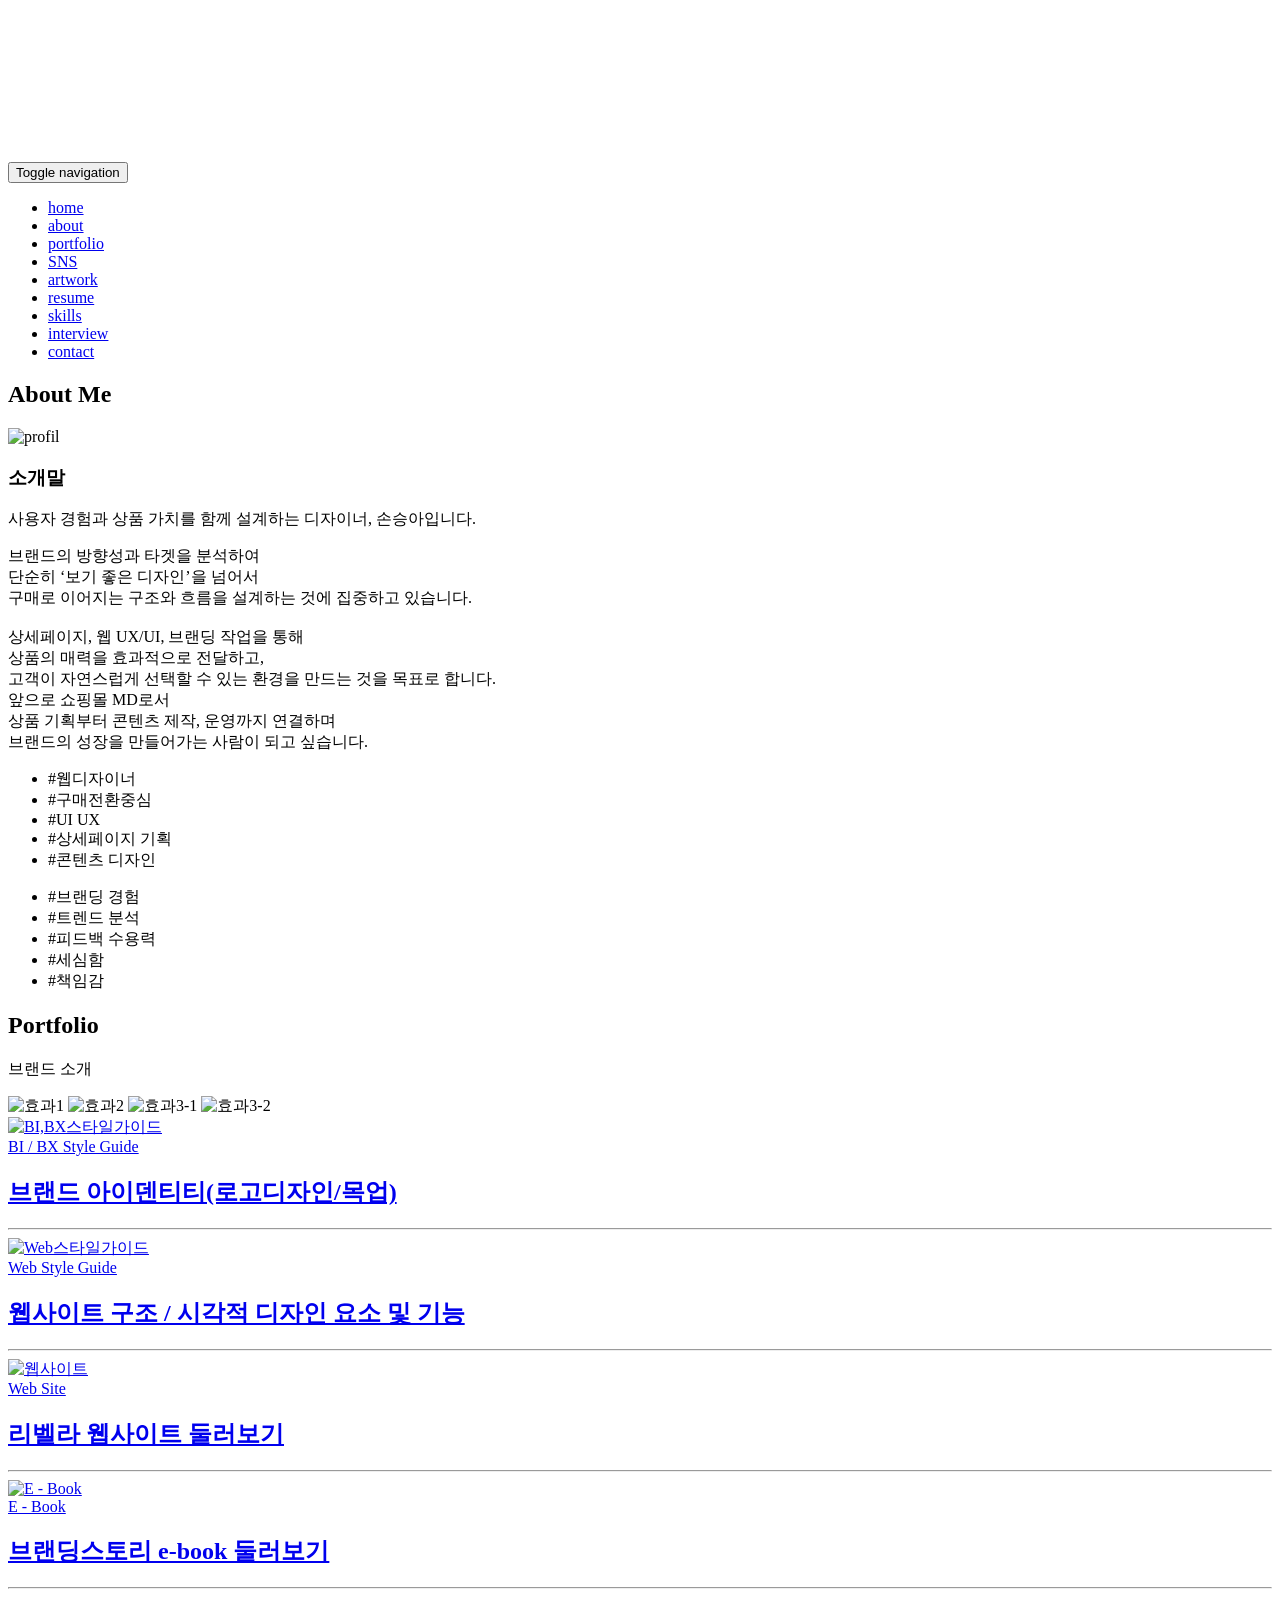
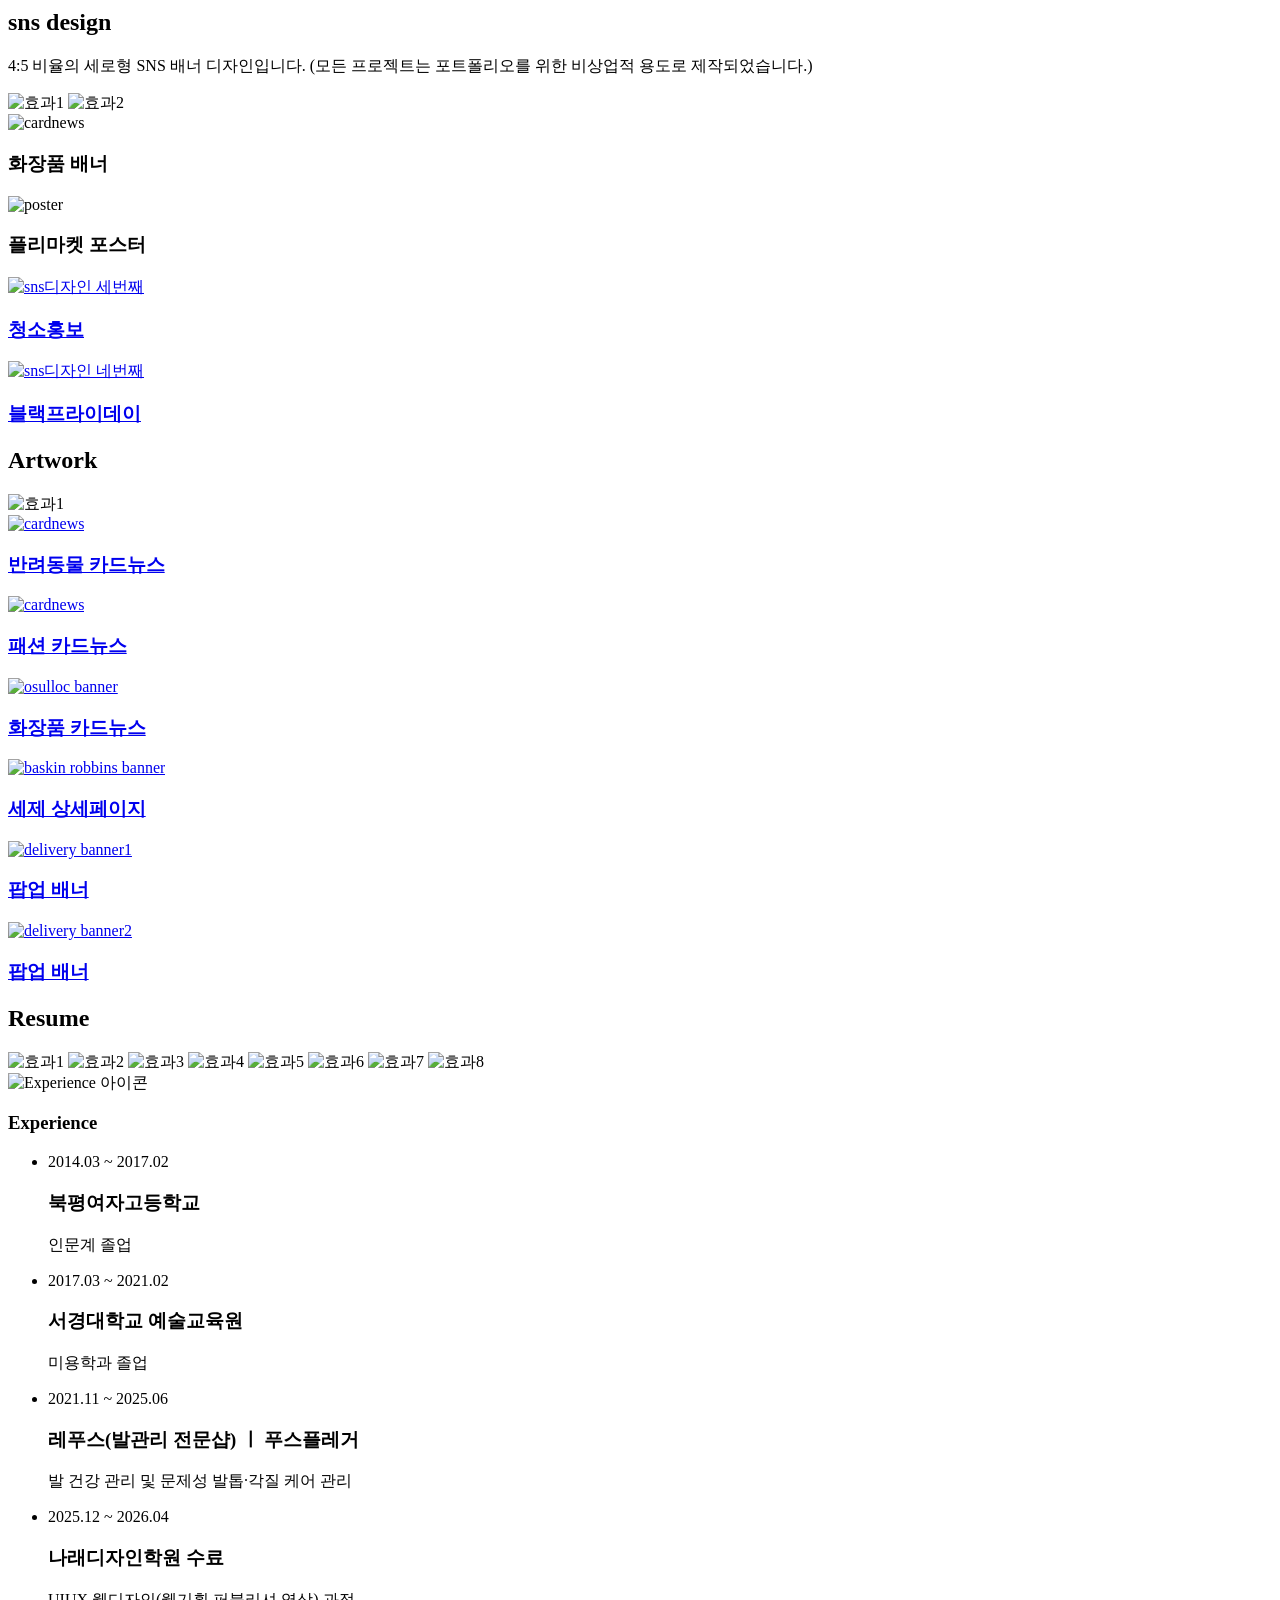
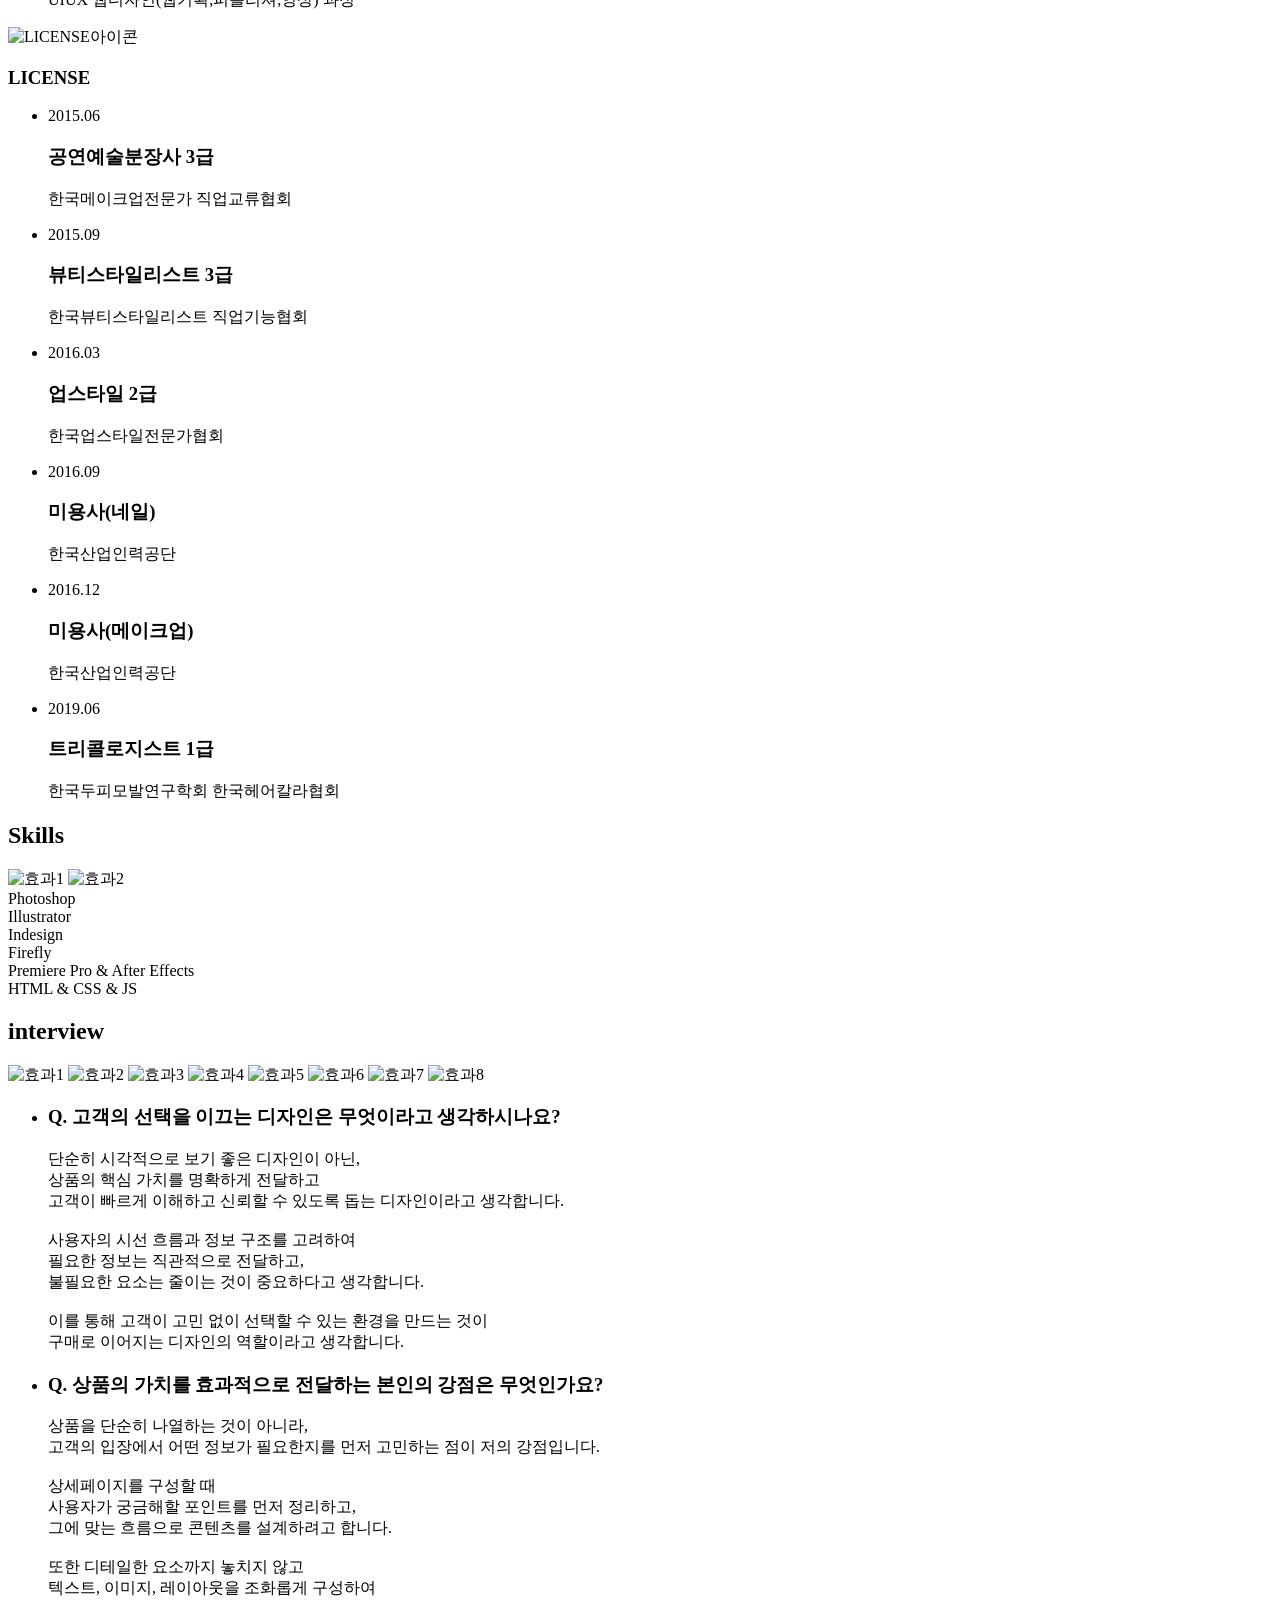
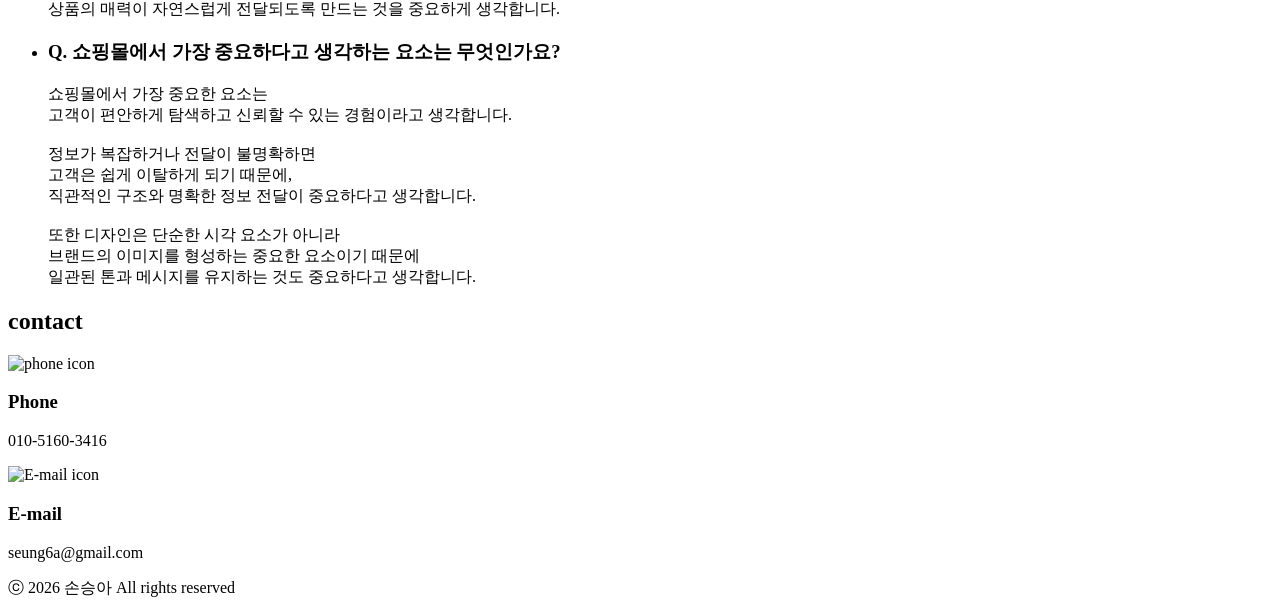
==== index.html @ 71e8f8ce "Add files via upload" ====
﻿<!DOCTYPE html>
<html lang="ko">

<head>
  <meta charset="UTF-8">
  <meta name="viewport" content="width=device-width, initial-scale=1.0">
  <meta name="description" content="IAMX, One Page Responsive HTML Resume Template">
  <meta name="keywords"
    content="onepage, resume, CV HTML template, personal Vcard, html resume, free resume template, free HTML template, free bootstrap template, personal portfolio, free html portfolio">
  <meta name="author" content="http://trendytheme.net/">

  <title>Portfolio</title>

  <!-- Web Fonts -->
  <link rel="stylesheet"
    href="https://cdn.jsdelivr.net/gh/orioncactus/pretendard@v1.3.9/dist/web/static/pretendard.min.css" />

  <!-- Bootstrap core CSS -->
  <link href="assets/bootstrap/css/bootstrap.min.css" rel="stylesheet" media="screen">
  <!-- Font Awesome CSS -->
  <link href="assets/css/font-awesome.min.css" rel="stylesheet" media="screen">
  <!-- Animate css -->
  <link href="assets/css/animate.css" rel="stylesheet">
  <!-- Magnific css -->
  <link href="assets/css/magnific-popup.css" rel="stylesheet">
  <!-- Custom styles CSS -->
  <link href="assets/css/style.css" rel="stylesheet" media="screen">
  <!-- Responsive CSS -->
  <link href="assets/css/responsive.css" rel="stylesheet">

  <!-- HTML5 Shim and Respond.js IE8 support of HTML5 elements and media queries -->
  <!-- WARNING: Respond.js doesn't work if you view the page via file:// -->
  <!--[if lt IE 9]>
      <script src="https://oss.maxcdn.com/libs/html5shiv/3.7.0/html5shiv.js"></script>
      <script src="https://oss.maxcdn.com/libs/respond.js/1.4.2/respond.min.js"></script>
  <![endif]-->

  <link rel="shortcut icon" href="./assets/images/ico/favicon.png">
  <link rel="apple-touch-icon-precomposed" sizes="144x144"
    href="assets/images/ico/apple-touch-icon-144-precomposed2.png">
  <link rel="apple-touch-icon-precomposed" sizes="114x114"
    href="assets/images/ico/apple-touch-icon-114-precomposed2.png">
  <link rel="apple-touch-icon-precomposed" sizes="72x72" href="assets/images/ico/apple-touch-icon-72-precomposed2.png">
  <link rel="apple-touch-icon-precomposed" href="assets/images/ico/apple-touch-icon-57-precomposed2.png">

</head>

<body>
  <!-- Preloader 
  <div id="tt-preloader">
    <div id="pre-status">
      <div class="preload-placeholder"></div>
    </div>
  </div>-->

  <!-- Home Section -->
  <section id="home" data-stellar-vertical-offset="50" data-stellar-background-ratio="0.2">
    <video src="./assets/video/banner5.mp4" autoplay muted loop playsinline class="pc"></video>
    <video src="./assets/video/web_main_m.mp4" autoplay muted loop playsinline class="m"></video>

    <div class="mouse-icon">
      <div class="wheel"></div>
    </div>
  </section><!-- End Home Section -->



  <!-- Navigation -->
  <header class="header">
    <nav class="navbar navbar-custom" role="navigation">
      <div class="container">
        <div class="navbar-header">
          <button type="button" class="navbar-toggle" data-toggle="collapse" data-target="#custom-collapse">
            <span class="sr-only">Toggle navigation</span>
            <span class="icon-bar"></span>
            <span class="icon-bar"></span>
            <span class="icon-bar"></span>
          </button>
        </div>

        <div class="collapse navbar-collapse" id="custom-collapse">
          <ul class="nav navbar-nav">
            <li><a href="#home">home</a></li>
            <li><a href="#about">about</a></li>
            <li><a href="#portfolio">portfolio</a></li>
            <li><a href="#sns-design">SNS</a></li>
            <li><a href="#artwork">artwork</a></li>
            <li><a href="#resume">resume</a></li>
            <li><a href="#skills">skills</a></li>
            <li><a href="#interview">interview</a></li>
            <li><a href="#contact">contact</a></li>
          </ul>
        </div>
      </div><!-- .container -->
    </nav>
  </header><!-- End Navigation -->


  <!-- About Section -->
  <section id="about" class="about-section section-padding">
    <div class="container">
      <h2 class="section-title wow fadeInUp">About Me</h2>

      <div class="row">

        <div class="col-md-4 col-md-push-8">
          <div class="biography">
            <div class="myphoto" data-aos="zoom-in">
              <img src="./assets/images/profile3.jpg" alt="profil" class="profil">
              <!-- <img src="./assets/images/effect_02.png" alt="effect02" class="effect02">
              <img src="./assets/images/Note.png" alt="note" class="note"> -->
            </div>
          </div>
        </div> <!-- col-md-4 -->

        <div class="col-md-7 col-md-pull-4">
          <div class="short-info wow fadeInUp about_m">
            <h3>소개말
            </h3>
            <p><span>사용자 경험과 상품 가치를 함께 설계하는 디자이너, 손승아입니다.</span></p>
            <p>브랜드의 방향성과 타겟을 분석하여
              <br>단순히 ‘보기 좋은 디자인’을 넘어서
              <br><span>구매로 이어지는 구조와 흐름을 설계하는 것</span>에 집중하고 있습니다.
              <br>
              <br>상세페이지, 웹 UX/UI, 브랜딩 작업을 통해
              <br>상품의 매력을 효과적으로 전달하고,
              <br>고객이 자연스럽게 선택할 수 있는 환경을 만드는 것을 목표로 합니다.

              <br>앞으로 쇼핑몰 MD로서
              <br>상품 기획부터 콘텐츠 제작, 운영까지 연결하며
              <br>브랜드의 성장을 만들어가는 사람이 되고 싶습니다.
            </p>
          </div>

          <div class="short-info wow fadeInUp short-info2">
            <ul class="list-check hashtag tag_m">
              <li><span>#웹디자이너</span></li>
              <li class="bg_red"><span>#구매전환중심</span></li>
              <li><span>#UI UX</span></li>
              <li><span>#상세페이지 기획</span></li>
              <li><span>#콘텐츠 디자인</span></li>
            </ul>
            <ul class="list-check hashtag">
              <li><span>#브랜딩 경험</span></li>
              <li><span>#트렌드 분석</span></li>
              <li><span>#피드백 수용력</span></li>
              <li><span>#세심함</span></li>
              <li><span>#책임감</span></li>
            </ul>
          </div>

        </div>


      </div> <!-- /.row -->
    </div> <!-- /.container -->
  </section><!-- End About Section -->


  <!-- Portfolio Section -->
  <section id="portfolio" class="latest-blog-section section-padding">
    <div class="container add add_effect">
      <h2 class="section-title wow fadeInUp">Portfolio</h2>
      <p>
        브랜드 소개
      </p>


      <div class="effect_all">
        <img src="./assets/images/img_effect/portfolio_e_1.png" alt="효과1" class="a-1">
        <img src="./assets/images/img_effect/portfolio_e_2.png" alt="효과2" class="a-2">
        <img src="./assets/images/img_effect/portfolio_e_3-1.png" alt="효과3-1" class="a-3-1">
        <img src="./assets/images/img_effect/portfolio_e_3-2.png" alt="효과3-2" class="a-3-2">
      </div>
      <div class="row">
        <div class="col-sm-6">
          <article class="blog-post-wrapper">
            <a href="./assets/guide/bibx/bibx.html" target="_blank">
              <div class="figure">
                <div class="post-thumbnail">
                  <img src="./assets/images/BI BX.jpg" class="img-responsive " alt="BI,BX스타일가이드">
                </div>
              </div><!-- /.figure -->
              <header class="entry-header">
                <div class="post-meta">
                  <span class="the-category">
                    BI / BX Style Guide
                  </span>
                </div>
                <h2 class="entry-title">브랜드 아이덴티티(로고디자인/목업)</h2>
                <hr>
                <div class="entry-meta">
                </div><!-- .entry-meta -->
              </header><!-- .entry-header -->
            </a>
          </article>
        </div><!-- /.col-sm-4 -->
        <div class="col-sm-6">
          <article class="blog-post-wrapper">
            <a href="./assets/guide/web/web.html" target="_blank">
              <div class="figure">
                <div class="post-thumbnail">
                  <img src="./assets/images/web stlye.jpg" class="img-responsive " alt="Web스타일가이드">
                </div>
              </div><!-- /.figure -->
              <header class="entry-header">
                <div class="post-meta">
                  <span class="the-category">
                    Web Style Guide
                  </span>
                </div>
                <h2 class="entry-title">웹사이트 구조 / 시각적 디자인 요소 및 기능</h2>
                <hr>
                <div class="entry-meta">
                </div><!-- .entry-meta -->
              </header><!-- .entry-header -->
            </a>
          </article>
        </div><!-- /.col-sm-4 -->
        <div class="col-sm-6">
          <article class="blog-post-wrapper">
            <a href="https://seung6a.github.io/RIVELA/" target="_blank">
              <div class="figure">
                <div class="post-thumbnail">
                  <img src="./assets/images/web site2.jpg" class="img-responsive " alt="웹사이트">
                </div>
              </div><!-- /.figure -->
              <header class="entry-header">
                <div class="post-meta">
                  <span class="the-category">
                    Web Site
                  </span>
                </div>
                <h2 class="entry-title">리벨라 웹사이트 둘러보기</h2>
                <hr>
                <div class="entry-meta">
                </div><!-- .entry-meta -->
              </header><!-- .entry-header -->
            </a>
          </article>
        </div><!-- /.col-md-4 -->
        <div class="col-sm-6">
          <article class="blog-post-wrapper">
            <a href="./assets/Ebook/ebook.html" target="_blank">
              <div class="figure">
                <div class="post-thumbnail">
                  <img src="./assets/images/ebook.jpg" class="img-responsive " alt="E - Book">
                </div>
              </div><!-- /.figure -->
              <header class="entry-header">
                <div class="post-meta">
                  <span class="the-category">
                    E - Book
                  </span>
                </div>
                <h2 class="entry-title"> 브랜딩스토리 e-book 둘러보기</h2>
                <hr>
                <div class="entry-meta">
                </div><!-- .entry-meta -->
              </header><!-- .entry-header -->
            </a>
          </article>
        </div><!-- /.col-md-4 -->
      </div><!-- /.row -->

    </div><!-- /.container -->
  </section><!-- End Portfolio Section -->




  <!-- SNS-design Section -->
  <section id="sns-design" class="sns-section section-padding">
    <div class="container add add_effect">
      <h2 class="section-title wow fadeInUp">sns design</h2>
      <p>
        4:5 비율의 세로형 SNS 배너 디자인입니다. (모든 프로젝트는 포트폴리오를 위한 비상업적 용도로 제작되었습니다.)
      </p>


      <div class="effect_all">
        <img src="./assets/images/img_effect/sns-design_e_1.png" alt="효과1" class="b-1">
        <img src="./assets/images/img_effect/sns-design_e_2.png" alt="효과2" class="b-2">
      </div>
      <div class="row">

        <div class="sns-item col-xs-6 col-sm-4 col-md-3">
          <div class="sns-bg">
            <div class="sns">
              <!-- <a class="image-link" href="assets/images/sns/sns_full_1.png"> -->
              <div class="sns-overlay"></div>
              <img src="./assets/images/sns/sns1.jpg" alt="cardnews">
              <div class="sns-info">
                <h3>화장품 배너</h3>
              </div><!-- /.sns-info -->
              </a>
            </div><!-- /.sns -->
          </div><!-- /.sns-bg -->
        </div><!-- /.sns-item -->

        <div class="sns-item col-xs-6 col-sm-4 col-md-3">
          <div class="sns-bg">
            <div class="sns">
              <!-- <a class="image-link" href="assets/images/sns/sns_full_2.png"> -->
              <div class="sns-overlay"></div>
              <img src="./assets/images/works/poster.jpg" alt="poster">
              <div class="sns-info">
                <h3>플리마켓 포스터</h3>

              </div><!-- /.sns-info -->
              </a>
            </div><!-- /.sns -->
          </div><!-- /.sns-bg -->
        </div><!-- /.sns-item -->

        <div class="sns-item col-xs-6 col-sm-4 col-md-3">
          <div class="sns-bg">
            <div class="sns">
              <a class="image-link" href="assets/images/sns/sns_full_3.png">
                <div class="sns-overlay"></div>
                <img src="assets/images/sns/sns_3.png" alt="sns디자인 세번째">
                <div class="sns-info">
                  <h3>청소홍보 </h3>
                </div><!-- /.sns-info -->
              </a>
            </div><!-- /.sns -->
          </div><!-- /.sns-bg -->
        </div><!-- /.sns-item -->

        <div class="sns-item col-xs-6 col-sm-4 col-md-3">
          <div class="sns-bg">
            <div class="sns">
              <a class="image-link" href="assets/images/sns/sns_full_4.png">
                <div class="sns-overlay"></div>
                <img src="assets/images/sns/sns_4.png" alt="sns디자인 네번째">
                <div class="sns-info">
                  <h3>블랙프라이데이</h3>
                </div><!-- /.sns-info -->
              </a>
            </div><!-- /.sns -->
          </div><!-- /.sns-bg -->
        </div><!-- /.sns-item -->


      </div><!-- /.row -->
    </div><!-- /.container -->
  </section><!-- End SNS-design Section -->



  <!-- Artwork Section -->
  <section id="artwork" class="works-section section-padding">
    <div class="container add_effect">
      <h2 class="section-title wow fadeInUp art_m">Artwork</h2>

      <div class="effect_all">
        <img src="./assets/images/img_effect/artwork_e_1.png" alt="효과1" class="c-1">
      </div>
      <div class="row">
        <div id="grid">
          <div class="portfolio-item col-xs-12 col-sm-4 col-md-4">
            <div class="portfolio-bg">
              <div class="portfolio">
                <a href="./assets/cardnews1/index.html">
                  <div class="tt-overlay"></div>
                  <img src="./assets/images/works/cardnews1.jpg" alt="cardnews">
                  <div class="portfolio-info">
                    <h3>반려동물 카드뉴스</h3>
                  </div><!-- /.portfolio-info -->
                </a>
              </div><!-- /.portfolio -->
            </div><!-- /.portfolio-bg -->
          </div><!-- /.portfolio-item -->

          <div class="portfolio-item col-xs-12 col-sm-4 col-md-4">
            <div class="portfolio-bg">
              <div class="portfolio">
                <a href="./assets/cardnews3/index.html">
                  <div class="tt-overlay"></div>
                  <img src="./assets/images/works/cardnews2.jpg" alt="cardnews">
                  <div class="portfolio-info">
                    <h3>패션 카드뉴스</h3>
                  </div><!-- /.portfolio-info -->
                </a>
              </div><!-- /.portfolio -->
            </div><!-- /.portfolio-bg -->
          </div><!-- /.portfolio-item -->

          <div class="portfolio-item col-xs-12 col-sm-4 col-md-4">
            <div class="portfolio-bg">
              <div class="portfolio">
                <a href="./assets/cardnews2/index.html">
                  <div class="tt-overlay"></div>
                  <img src="./assets/images/works/cardnews3.jpg" alt="osulloc banner">
                  <div class="portfolio-info">
                    <h3>화장품 카드뉴스</h3>
                  </div><!-- /.portfolio-info -->
                </a>
              </div><!-- /.portfolio -->
            </div><!-- /.portfolio-bg -->
          </div><!-- /.portfolio-item -->

          <div class="portfolio-item col-xs-12 col-sm-4 col-md-4">
            <div class="portfolio-bg">
              <div class="portfolio">
                <a href="./assets/detailpage/detail_02.html">
                  <div class="tt-overlay"></div>
                  <img src="./assets/images/works/detailpage.jpg" alt="baskin robbins banner">
                  <div class="portfolio-info">
                    <h3>세제 상세페이지</h3>
                  </div><!-- /.portfolio-info -->
                </a>
              </div><!-- /.portfolio -->
            </div><!-- /.portfolio-bg -->
          </div><!-- /.portfolio-item -->

          <div class="portfolio-item col-xs-12 col-sm-4 col-md-4">
            <div class="portfolio-bg">
              <div class="portfolio">
                <a class="image-link" href="assets/images/work_5.jpg">
                  <div class="tt-overlay"></div>
                  <img src="assets/images/work_face_5.jpg" alt="delivery banner1">
                  <div class="portfolio-info">
                    <h3>팝업 배너</h3>
                  </div><!-- /.portfolio-info -->
                </a>
              </div><!-- /.portfolio -->
            </div><!-- /.portfolio-bg -->
          </div><!-- /.portfolio-item -->

          <div class="portfolio-item col-xs-12 col-sm-4 col-md-4">
            <div class="portfolio-bg">
              <div class="portfolio">
                <a class="image-link" href="assets/images/work_6.jpg">
                  <div class="tt-overlay"></div>
                  <img src="assets/images/work_face_6.jpg" alt="delivery banner2">
                  <div class="portfolio-info">
                    <h3>팝업 배너</h3>
                  </div><!-- /.portfolio-info -->
                </a>
              </div><!-- /.portfolio -->
            </div><!-- /.portfolio-bg -->
          </div><!-- /.portfolio-item -->

        </div><!-- /#grid -->
      </div><!-- /.row -->
    </div><!-- /.container -->
  </section><!-- End Artwork Section -->


  <!-- Resume Section -->
  <section id="resume" class="resume-section section-padding">
    <div class="container add_effect">
      <h2 class="section-title wow fadeInUp">Resume</h2>

      <div class="effect_all">
        <img src="./assets/images/img_effect/resume_e_1.png" alt="효과1" class="d-1">
        <img src="./assets/images/img_effect/resume_e_2.png" alt="효과2" class="d-2">
        <img src="./assets/images/img_effect/resume_e_3.png" alt="효과3" class="d-3">
        <img src="./assets/images/img_effect/resume_e_4.png" alt="효과4" class="d-4">
        <img src="./assets/images/img_effect/resume_e_5.png" alt="효과5" class="d-5">
        <img src="./assets/images/img_effect/resume_e_6.png" alt="효과6" class="d-6">
        <img src="./assets/images/img_effect/resume_e_7.png" alt="효과7" class="d-7">
        <img src="./assets/images/img_effect/resume_e_8.png" alt="효과8" class="d-8">
      </div>

      <div class="row">
        <div class="col-md-12">
          <div class="resume-title">
            <img src="./assets/images/icon_1.png" alt="Experience 아이콘" class="icon1">
            <h3>Experience</h3>
          </div>
          <div class="resume">
            <ul class="timeline">
              <li>
                <div class="posted-date">
                  <span class="month"></span>
                </div><!-- /posted-date -->

                <div class="timeline-panel wow fadeInUp">
                  <div class="timeline-content">
                    <div class="timeline-heading">
                      <p>2014.03 ~ 2017.02</p>
                      <h3>북평여자고등학교</h3>
                      <span>인문계 졸업</span>
                    </div><!-- /timeline-heading -->
                  </div> <!-- /timeline-content -->
                </div><!-- /timeline-panel -->
              </li>

              <li class="timeline-inverted">
                <div class="posted-date">
                  <span class="month"></span>
                </div><!-- /posted-date -->

                <div class="timeline-panel wow fadeInUp">
                  <div class="timeline-content">
                    <div class="timeline-heading">
                      <p>2017.03 ~ 2021.02</p>
                      <h3>서경대학교 예술교육원</h3>
                      <span>미용학과 졸업</span>
                    </div><!-- /timeline-heading -->
                  </div> <!-- /timeline-content -->
                </div> <!-- /timeline-panel -->
              </li>

              <li>
                <div class="posted-date">
                  <span class="month"></span>
                </div><!-- /posted-date -->

                <div class="timeline-panel wow fadeInUp">
                  <div class="timeline-content">
                    <div class="timeline-heading">
                      <p>2021.11 ~ 2025.06</p>
                      <h3>레푸스(발관리 전문샵) ㅣ 푸스플레거</h3>
                      <span>발 건강 관리 및 문제성 발톱·각질 케어 관리</span>
                    </div><!-- /timeline-heading -->
                  </div> <!-- /timeline-content -->
                </div><!-- /timeline-panel -->
              </li>
              <li class="timeline-inverted">
                <div class="posted-date">
                  <span class="month"></span>
                </div><!-- /posted-date -->
                <div class="timeline-panel wow fadeInUp">
                  <div class="timeline-content">
                    <div class="timeline-heading">
                      <p>2025.12 ~ 2026.04</p>
                      <h3>나래디자인학원 수료</h3>
                      <span>UIUX 웹디자인(웹기획,퍼블리셔,영상) 과정</span>
                    </div><!-- /timeline-heading -->
                  </div> <!-- /timeline-content -->
                </div> <!-- /timeline-panel -->
              </li>

            </ul>
          </div>
        </div>
      </div><!-- /row -->

      <div class="row">
        <div class="col-md-12">
          <div class="resume-title rt2">
            <img src="./assets/images/icon_2.png" alt="LICENSE아이콘" class="icon2">
            <h3>LICENSE</h3>
          </div>
          <div class="resume">
            <ul class="timeline">
              <li class="timeline-inverted">
                <div class="posted-date">
                  <span class="month"></span>
                </div><!-- /posted-date -->

                <div class="timeline-panel wow fadeInUp">
                  <div class="timeline-content">
                    <div class="timeline-heading">
                      <p>2015.06</p>
                      <h3>공연예술분장사 3급</h3>
                      <span>한국메이크업전문가 직업교류협회</span>
                    </div><!-- /timeline-heading -->
                  </div> <!-- /timeline-content -->
                </div> <!-- /timeline-panel -->
              </li>

              <li>
                <div class="posted-date">
                  <span class="month"></span>
                </div><!-- /posted-date -->

                <div class="timeline-panel wow fadeInUp">
                  <div class="timeline-content">
                    <div class="timeline-heading">
                      <p>2015.09</p>
                      <h3>뷰티스타일리스트 3급</h3>
                      <span>한국뷰티스타일리스트 직업기능협회</span>
                    </div><!-- /timeline-heading -->
                  </div> <!-- /timeline-content -->
                </div><!-- /timeline-panel -->
              </li>

              <li class="timeline-inverted">
                <div class="posted-date">
                  <span class="month"></span>
                </div><!-- /posted-date -->

                <div class="timeline-panel wow fadeInUp">
                  <div class="timeline-content">
                    <div class="timeline-heading">
                      <p>2016.03</p>
                      <h3>업스타일 2급</h3>
                      <span>한국업스타일전문가협회</span>
                    </div><!-- /timeline-heading -->
                  </div> <!-- /timeline-content -->
                </div> <!-- /timeline-panel -->
              </li>

              <li>
                <div class="posted-date">
                  <span class="month"></span>
                </div><!-- /posted-date -->

                <div class="timeline-panel wow fadeInUp">
                  <div class="timeline-content">
                    <div class="timeline-heading">
                      <p>2016.09</p>
                      <h3>미용사(네일)</h3>
                      <span>한국산업인력공단</span>
                    </div><!-- /timeline-heading -->
                  </div> <!-- /timeline-content -->
                </div><!-- /timeline-panel -->
              </li>

              <li class="timeline-inverted">
                <div class="posted-date">
                  <span class="month"></span>
                </div><!-- /posted-date -->

                <div class="timeline-panel wow fadeInUp">
                  <div class="timeline-content">
                    <div class="timeline-heading">
                      <p>2016.12</p>
                      <h3>미용사(메이크업)</h3>
                      <span>한국산업인력공단</span>
                    </div><!-- /timeline-heading -->
                  </div> <!-- /timeline-content -->
                </div> <!-- /timeline-panel -->
              </li>


              <li>
                <div class="posted-date">
                  <span class="month"></span>
                </div><!-- /posted-date -->

                <div class="timeline-panel wow fadeInUp">
                  <div class="timeline-content">
                    <div class="timeline-heading">
                      <p>2019.06</p>
                      <h3>트리콜로지스트 1급</h3>
                      <span>한국두피모발연구학회 한국헤어칼라협회</span>
                    </div><!-- /timeline-heading -->
                  </div> <!-- /timeline-content -->
                </div><!-- /timeline-panel -->
              </li>
            </ul>
          </div>
        </div>
      </div><!-- /row -->
    </div><!-- /.container -->
  </section><!-- End Resume Section -->


  <!-- Skills Section -->
  <section id="skills" class="skills-section section-padding">
    <div class="container add_effect">
      <h2 class="section-title wow fadeInUp">Skills</h2>

      <div class="effect_all">
        <img src="./assets/images/img_effect/skill_e_1.png" alt="효과1" class="e-1">
        <img src="./assets/images/img_effect/skill_e_2.png" alt="효과2" class="e-2">
      </div>

      <div class="row text-center">
        <div class="col-xs-6 col-sm-4 col-md-2">
          <div class="chart" data-percent="90" data-color="">
            <span class="percent"></span>
            <div class="chart-text">
              <span>Photoshop</span>
            </div>
          </div>
        </div>
        <div class="col-xs-6 col-sm-4 col-md-2">
          <div class="chart" data-percent="88" data-color="2ecc71">
            <span class="percent"></span>
            <div class="chart-text">
              <span>Illustrator</span>
            </div>
          </div>
        </div>
        <div class="col-xs-6 col-sm-4 col-md-2">
          <div class="chart" data-percent="85" data-color="3498db">
            <span class="percent"></span>
            <div class="chart-text">
              <span>Indesign</span>
            </div>
          </div>
        </div>
        <div class="col-xs-6 col-sm-4 col-md-2">
          <div class="chart" data-percent="85" data-color="3498db">
            <span class="percent"></span>
            <div class="chart-text">
              <span>Firefly</span>
            </div>
          </div>
        </div>
        <div class="col-xs-6 col-sm-4 col-md-2">
          <div class="chart" data-percent="70" data-color="3498db">
            <span class="percent"></span>
            <div class="chart-text">
              <span>Premiere Pro & After Effects</span>
            </div>
          </div>
        </div>
        <div class="col-xs-6 col-sm-4 col-md-2">
          <div class="chart" data-percent="86" data-color="3498db">
            <span class="percent"></span>
            <div class="chart-text">
              <span>HTML & CSS & JS</span>
            </div>
          </div>
        </div>
      </div>


      
  </section><!-- End Skills Section -->


  <!-- interview -->
  <section id="interview" class="interview-section section-padding">
    <div class="container add_effect">
      <h2 class="section-title wow fadeInUp">interview</h2>

      <div class="effect_all">
        <img src="./assets/images/img_effect/inter_e_1.png" alt="효과1" class="f-1">
        <img src="./assets/images/img_effect/inter_e_2.png" alt="효과2" class="f-2">
        <img src="./assets/images/img_effect/inter_e_3.png" alt="효과3" class="f-3">
        <img src="./assets/images/img_effect/inter_e_4.png" alt="효과4" class="f-4">
        <img src="./assets/images/img_effect/inter_e_5.png" alt="효과5" class="f-5">
        <img src="./assets/images/img_effect/inter_e_6.png" alt="효과6" class="f-6">
        <img src="./assets/images/img_effect/inter_e_7.png" alt="효과7" class="f-7">
        <img src="./assets/images/img_effect/inter_e_8.png" alt="효과8" class="f-8">
      </div>

      <div class="row">
        <div class="interview-title">
          <ul>
            <li>
              <h3>Q. 고객의 선택을 이끄는 디자인은 무엇이라고 생각하시나요?</h3>
              <P>단순히 시각적으로 보기 좋은 디자인이 아닌,
                <br>상품의 핵심 가치를 명확하게 전달하고
                <br>고객이 빠르게 이해하고 신뢰할 수 있도록 돕는 디자인이라고 생각합니다.
                <br>
                <br>사용자의 시선 흐름과 정보 구조를 고려하여
                <br>필요한 정보는 직관적으로 전달하고,
                <br>불필요한 요소는 줄이는 것이 중요하다고 생각합니다.
                <br>
                <br>이를 통해 고객이 고민 없이 선택할 수 있는 환경을 만드는 것이
                <br>구매로 이어지는 디자인의 역할이라고 생각합니다.
              </P>
            </li>
            <li>
              <h3>Q. 상품의 가치를 효과적으로 전달하는 본인의 강점은 무엇인가요?</h3>
              <P>상품을 단순히 나열하는 것이 아니라,
                <br>고객의 입장에서 어떤 정보가 필요한지를 먼저 고민하는 점이 저의 강점입니다.
                <br>
                <br>상세페이지를 구성할 때
                <br>사용자가 궁금해할 포인트를 먼저 정리하고,
                <br>그에 맞는 흐름으로 콘텐츠를 설계하려고 합니다.
                <br>
                <br>또한 디테일한 요소까지 놓치지 않고
                <br>텍스트, 이미지, 레이아웃을 조화롭게 구성하여
                <br>상품의 매력이 자연스럽게 전달되도록 만드는 것을 중요하게 생각합니다.
              </P>
            </li>
            <li>
              <h3>Q. 쇼핑몰에서 가장 중요하다고 생각하는 요소는 무엇인가요?</h3>
              <P>쇼핑몰에서 가장 중요한 요소는
                <br>고객이 편안하게 탐색하고 신뢰할 수 있는 경험이라고 생각합니다.
                <br>
                <br>정보가 복잡하거나 전달이 불명확하면
                <br>고객은 쉽게 이탈하게 되기 때문에,
                <br>직관적인 구조와 명확한 정보 전달이 중요하다고 생각합니다.
                <br>
                <br>또한 디자인은 단순한 시각 요소가 아니라
                <br>브랜드의 이미지를 형성하는 중요한 요소이기 때문에
                <br>일관된 톤과 메시지를 유지하는 것도 중요하다고 생각합니다.
              </P>
            </li>
          </ul>
        </div>
      </div><!-- /row -->
    </div><!-- /.container -->
  </section><!-- End interview Section -->

  <!-- contact -->
  <section id="contact" class="contact-section section-padding">
    <div class="container">
      <h2 class="section-title wow fadeInUp">contact</h2>
      <div class="row">
        <div class="contact-title">
          <div class="contact_in" data-aos="fade-up">
            <div class="col-xs-12 col-sm-6 col-md-6 contact-f">
              <img src="./assets/images/contact1.png" alt="phone icon">
              <div class="con_text">
                <h3>Phone</h3>
                <p>010-5160-3416</p>
              </div>
            </div>
            <div class="col-md-6 contact-f con_p">
              <img src="./assets/images/contact2.png" alt="E-mail icon">
              <div class="con_text">
                <h3>E-mail</h3>
                <p>seung6a@gmail.com</p>
              </div>
            </div>
          </div>
        </div>
      </div><!-- /row -->
    </div><!-- /.container -->
  </section><!-- End contact Section -->



  <!-- Footer Section -->
  <footer class="footer-wrapper">
    <div class="container">
      <div class="row">
        <div class="col-md-12">
          <div class="copyright text-center">
            ⓒ 2026 손승아 All rights reserved
          </div>
        </div>
      </div>
    </div>
  </footer><!-- End Footer Section -->


  <!-- Scroll-up -->
  <div class="scroll-up">
    <a href="#home"><i class="fa fa-angle-up"></i></a>
  </div>

  <!-- Javascript files -->
  <script src="assets/js/jquery.js"></script>
  <script src="assets/bootstrap/js/bootstrap.min.js"></script>
  <script src="assets/js/jquery.stellar.min.js"></script>
  <script src="assets/js/jquery.sticky.js"></script>
  <script src="assets/js/smoothscroll.js"></script>
  <script src="assets/js/wow.min.js"></script>
  <script src="assets/js/jquery.countTo.js"></script>
  <script src="assets/js/jquery.inview.min.js"></script>
  <script src="assets/js/jquery.easypiechart.js"></script>
  <script src="assets/js/jquery.shuffle.min.js"></script>
  <script src="assets/js/jquery.magnific-popup.min.js"></script>
  <script src="assets/js/jquery.fitvids.js"></script>
  <script src="assets/js/scripts.js"></script>
</body>

</html>
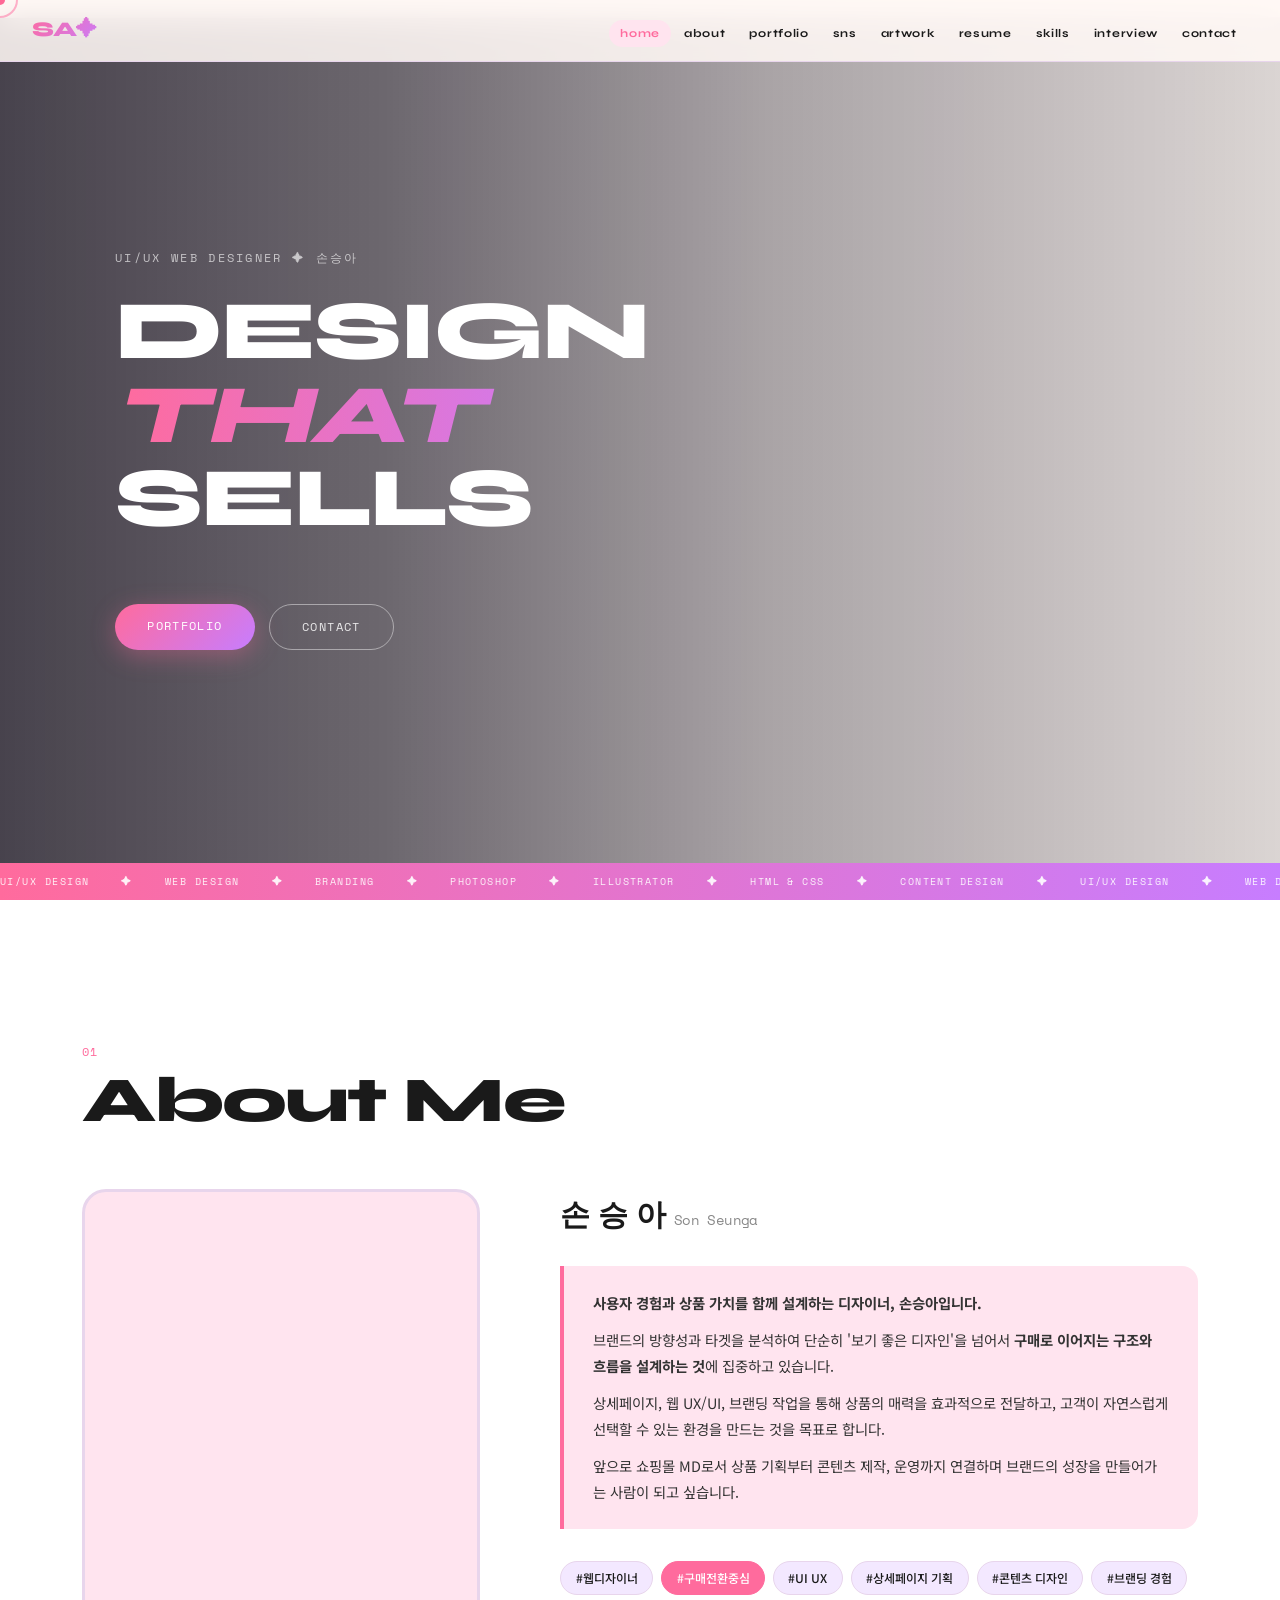
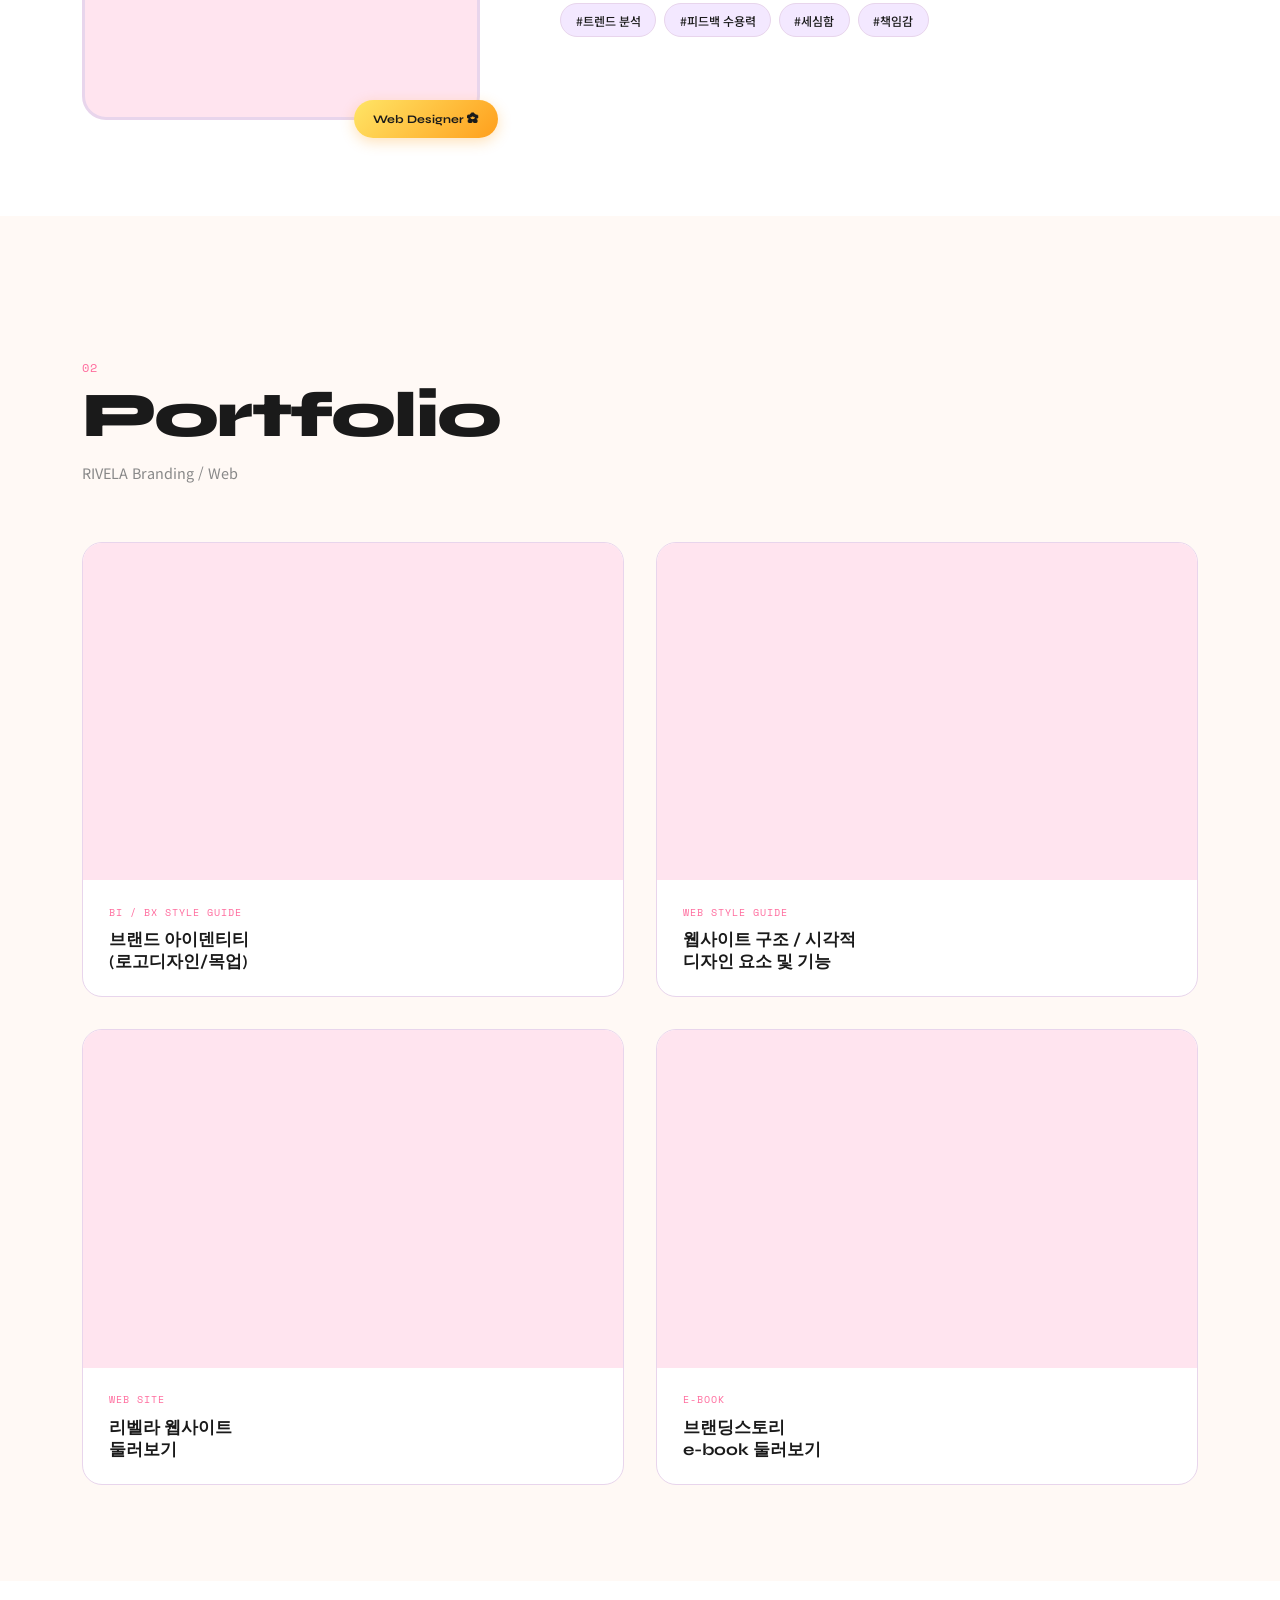
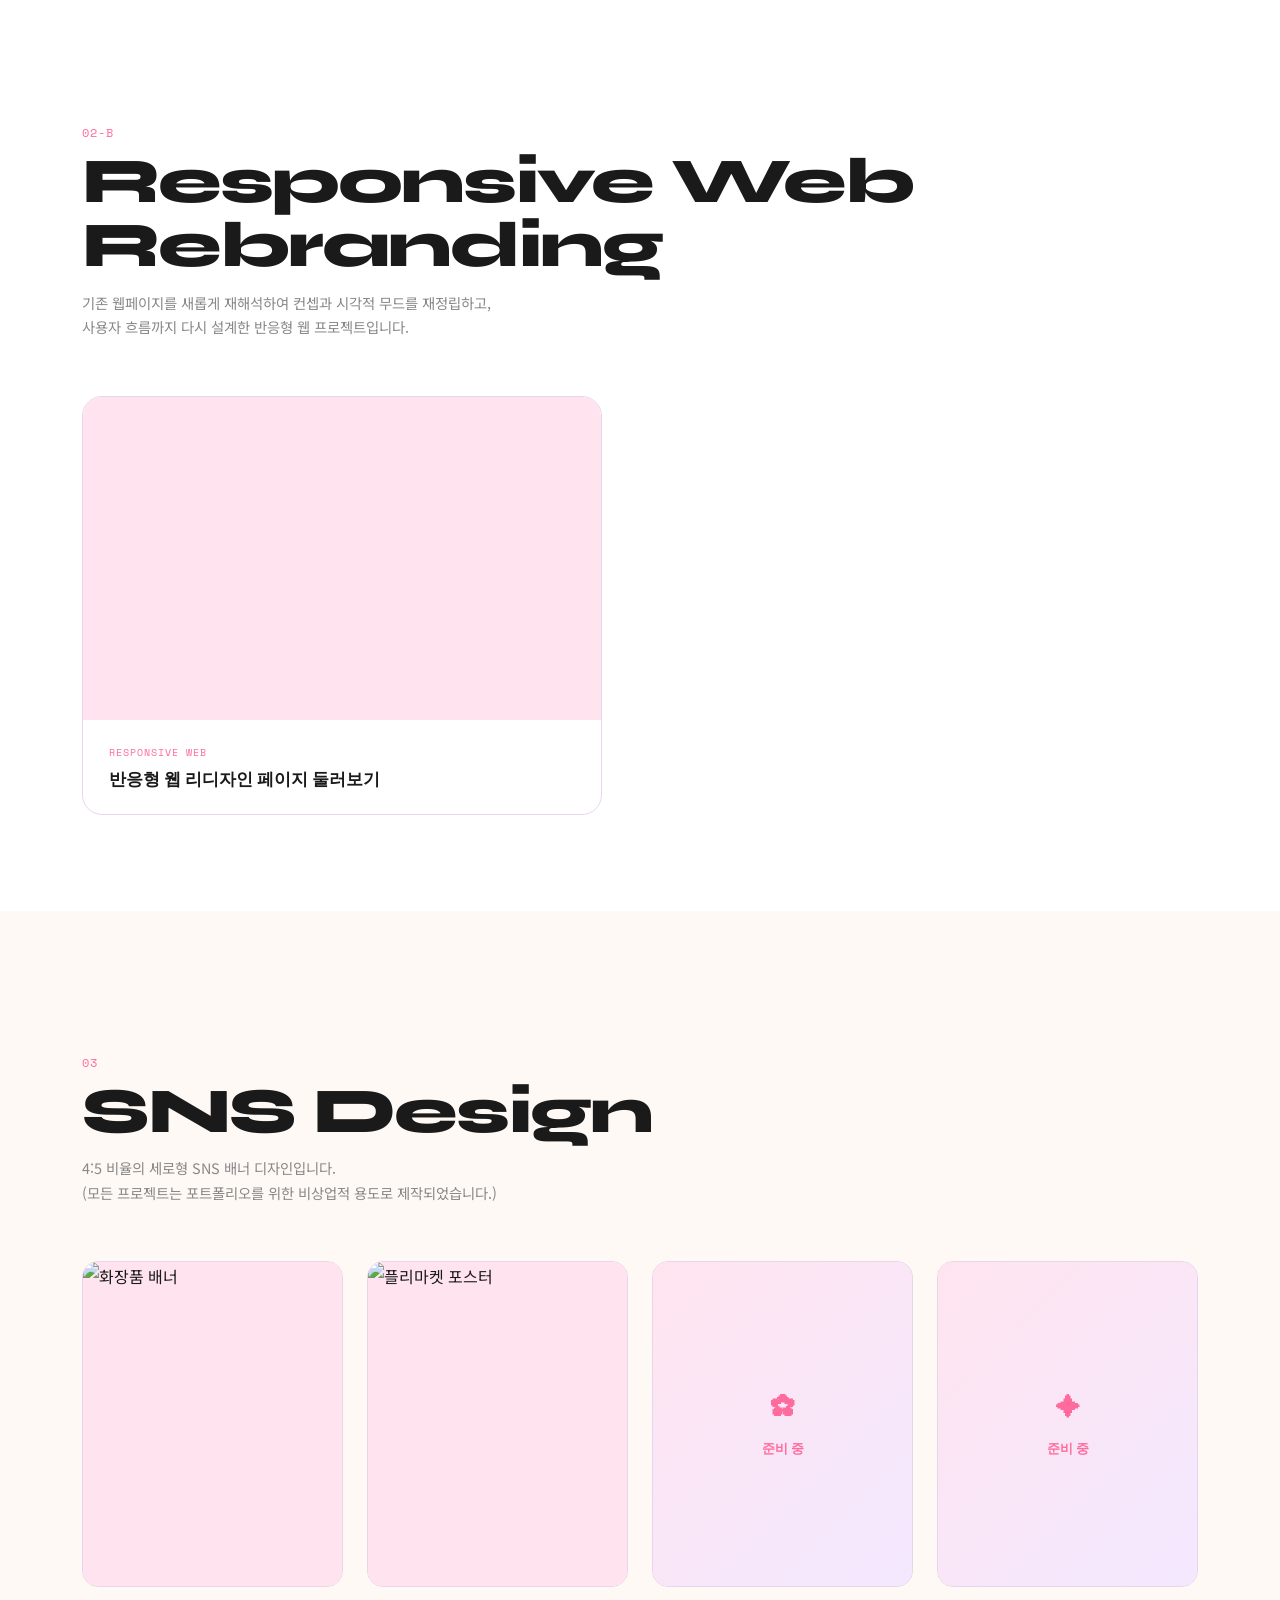
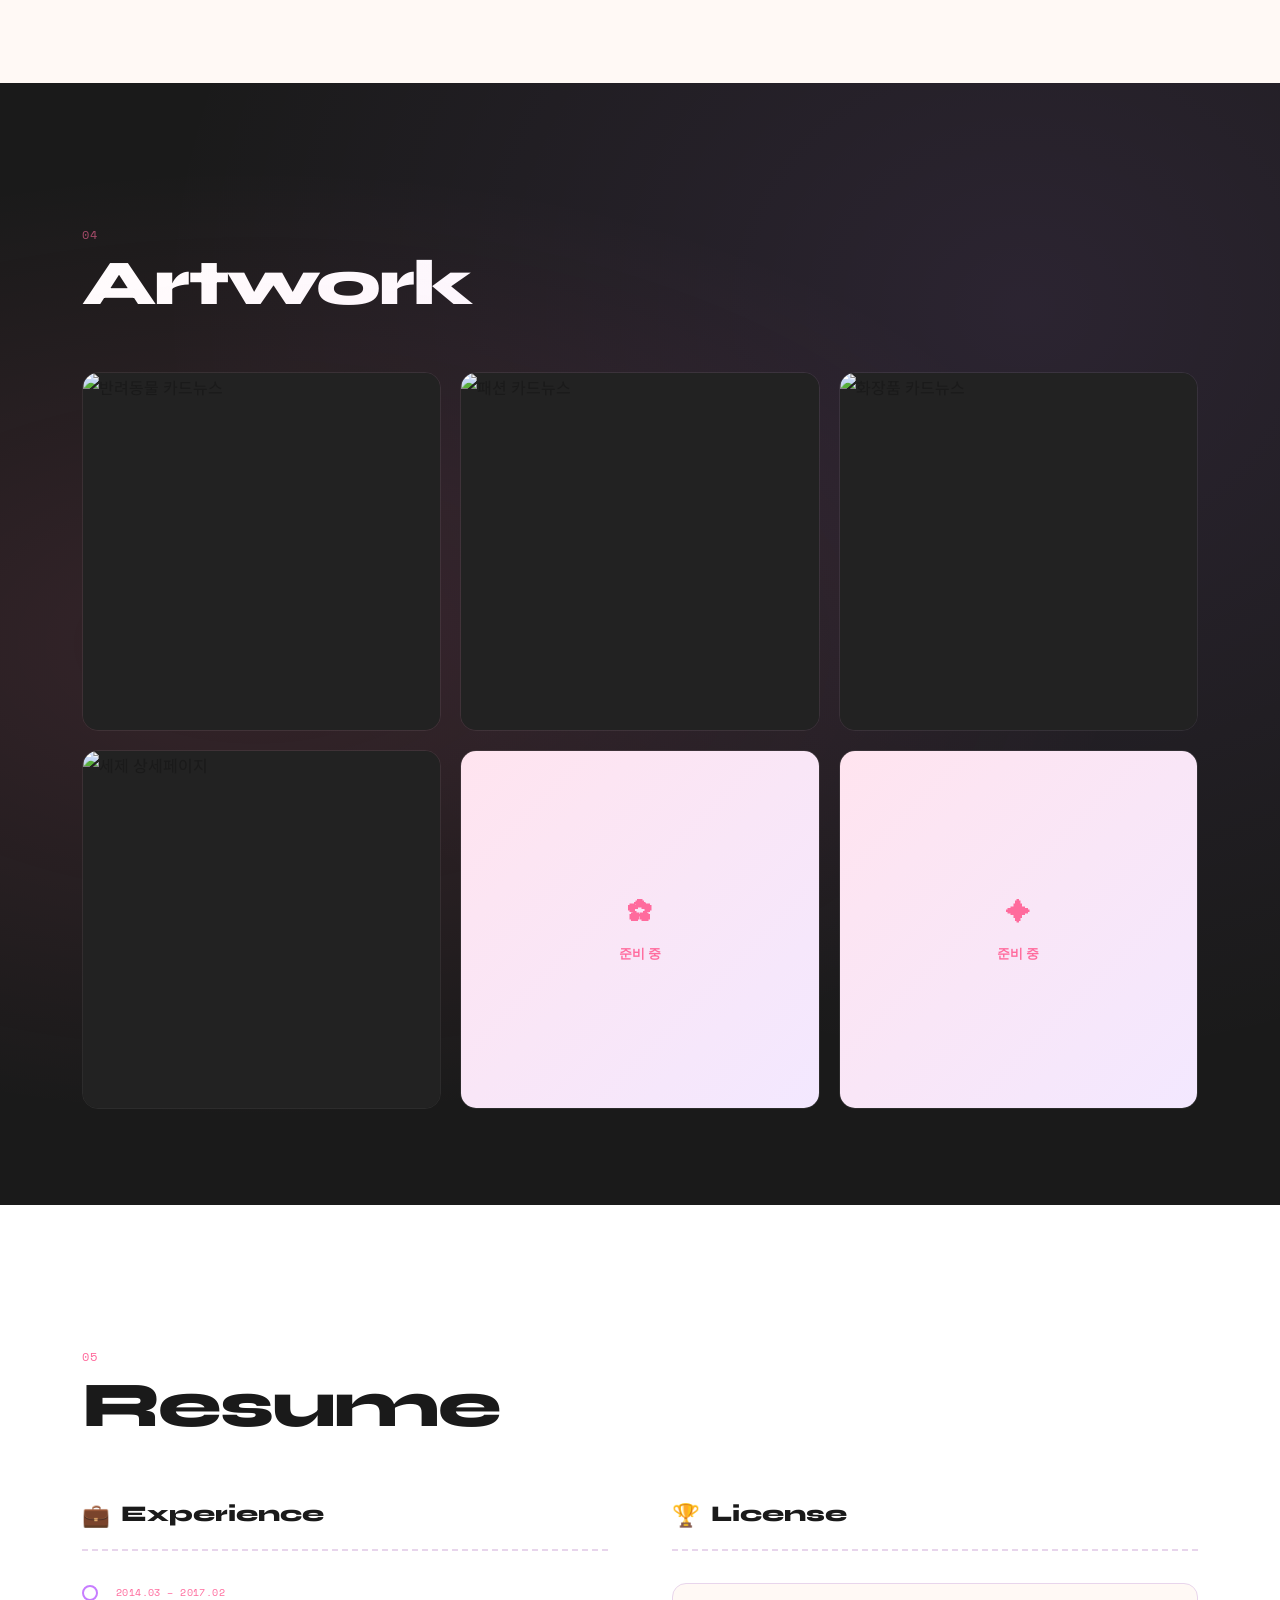
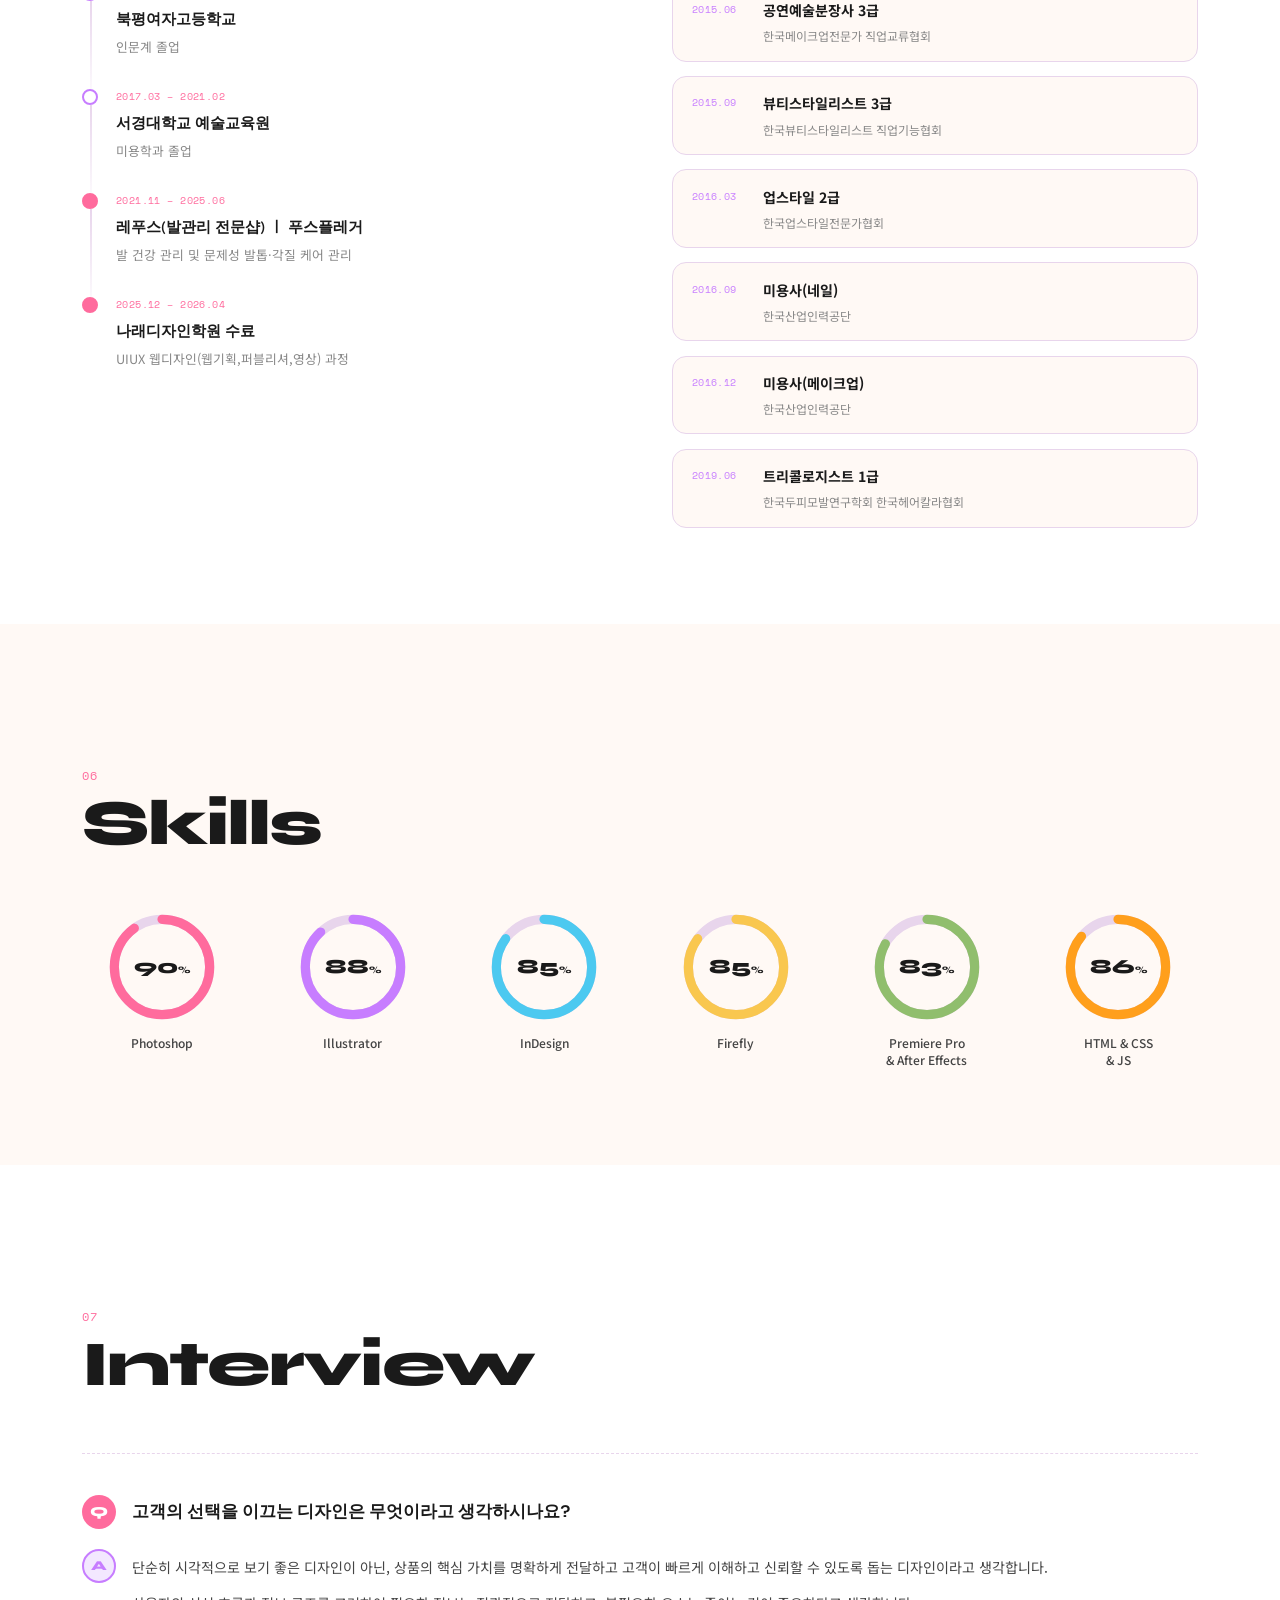
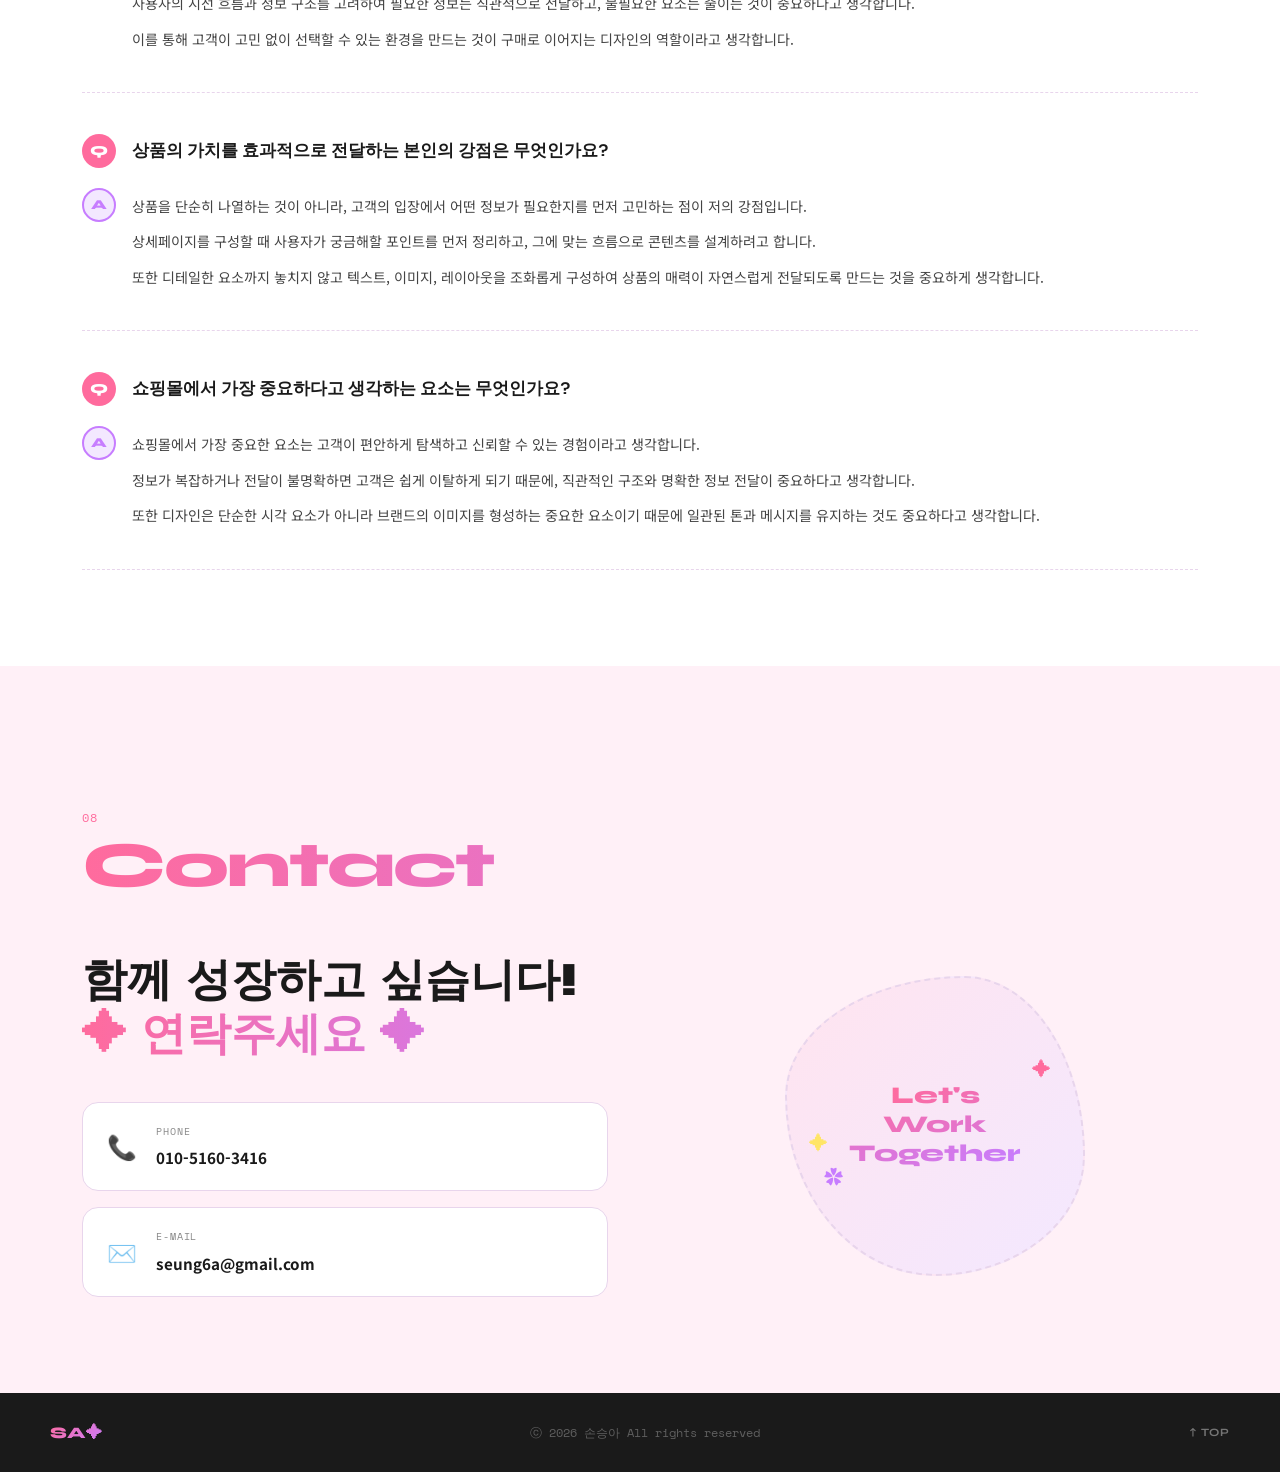
==== commit 4a3d81e2: "Add files via upload" ====
--- a/index.html
+++ b/index.html
@@ -1,851 +1,706 @@
-﻿<!DOCTYPE html>
-<html lang="ko">
-
-<head>
-  <meta charset="UTF-8">
-  <meta name="viewport" content="width=device-width, initial-scale=1.0">
-  <meta name="description" content="IAMX, One Page Responsive HTML Resume Template">
-  <meta name="keywords"
-    content="onepage, resume, CV HTML template, personal Vcard, html resume, free resume template, free HTML template, free bootstrap template, personal portfolio, free html portfolio">
-  <meta name="author" content="http://trendytheme.net/">
-
-  <title>Portfolio</title>
-
-  <!-- Web Fonts -->
-  <link rel="stylesheet"
-    href="https://cdn.jsdelivr.net/gh/orioncactus/pretendard@v1.3.9/dist/web/static/pretendard.min.css" />
-
-  <!-- Bootstrap core CSS -->
-  <link href="assets/bootstrap/css/bootstrap.min.css" rel="stylesheet" media="screen">
-  <!-- Font Awesome CSS -->
-  <link href="assets/css/font-awesome.min.css" rel="stylesheet" media="screen">
-  <!-- Animate css -->
-  <link href="assets/css/animate.css" rel="stylesheet">
-  <!-- Magnific css -->
-  <link href="assets/css/magnific-popup.css" rel="stylesheet">
-  <!-- Custom styles CSS -->
-  <link href="assets/css/style.css" rel="stylesheet" media="screen">
-  <!-- Responsive CSS -->
-  <link href="assets/css/responsive.css" rel="stylesheet">
-
-  <!-- HTML5 Shim and Respond.js IE8 support of HTML5 elements and media queries -->
-  <!-- WARNING: Respond.js doesn't work if you view the page via file:// -->
-  <!--[if lt IE 9]>
-      <script src="https://oss.maxcdn.com/libs/html5shiv/3.7.0/html5shiv.js"></script>
-      <script src="https://oss.maxcdn.com/libs/respond.js/1.4.2/respond.min.js"></script>
-  <![endif]-->
-
-  <link rel="shortcut icon" href="./assets/images/ico/favicon.png">
-  <link rel="apple-touch-icon-precomposed" sizes="144x144"
-    href="assets/images/ico/apple-touch-icon-144-precomposed2.png">
-  <link rel="apple-touch-icon-precomposed" sizes="114x114"
-    href="assets/images/ico/apple-touch-icon-114-precomposed2.png">
-  <link rel="apple-touch-icon-precomposed" sizes="72x72" href="assets/images/ico/apple-touch-icon-72-precomposed2.png">
-  <link rel="apple-touch-icon-precomposed" href="assets/images/ico/apple-touch-icon-57-precomposed2.png">
-
-</head>
-
-<body>
-  <!-- Preloader 
-  <div id="tt-preloader">
-    <div id="pre-status">
-      <div class="preload-placeholder"></div>
-    </div>
-  </div>-->
-
-  <!-- Home Section -->
-  <section id="home" data-stellar-vertical-offset="50" data-stellar-background-ratio="0.2">
-    <video src="./assets/video/banner5.mp4" autoplay muted loop playsinline class="pc"></video>
-    <video src="./assets/video/web_main_m.mp4" autoplay muted loop playsinline class="m"></video>
-
-    <div class="mouse-icon">
-      <div class="wheel"></div>
-    </div>
-  </section><!-- End Home Section -->
-
-
-
-  <!-- Navigation -->
-  <header class="header">
-    <nav class="navbar navbar-custom" role="navigation">
-      <div class="container">
-        <div class="navbar-header">
-          <button type="button" class="navbar-toggle" data-toggle="collapse" data-target="#custom-collapse">
-            <span class="sr-only">Toggle navigation</span>
-            <span class="icon-bar"></span>
-            <span class="icon-bar"></span>
-            <span class="icon-bar"></span>
-          </button>
-        </div>
-
-        <div class="collapse navbar-collapse" id="custom-collapse">
-          <ul class="nav navbar-nav">
-            <li><a href="#home">home</a></li>
-            <li><a href="#about">about</a></li>
-            <li><a href="#portfolio">portfolio</a></li>
-            <li><a href="#sns-design">SNS</a></li>
-            <li><a href="#artwork">artwork</a></li>
-            <li><a href="#resume">resume</a></li>
-            <li><a href="#skills">skills</a></li>
-            <li><a href="#interview">interview</a></li>
-            <li><a href="#contact">contact</a></li>
-          </ul>
-        </div>
-      </div><!-- .container -->
-    </nav>
-  </header><!-- End Navigation -->
-
-
-  <!-- About Section -->
-  <section id="about" class="about-section section-padding">
-    <div class="container">
-      <h2 class="section-title wow fadeInUp">About Me</h2>
-
-      <div class="row">
-
-        <div class="col-md-4 col-md-push-8">
-          <div class="biography">
-            <div class="myphoto" data-aos="zoom-in">
-              <img src="./assets/images/profile3.jpg" alt="profil" class="profil">
-              <!-- <img src="./assets/images/effect_02.png" alt="effect02" class="effect02">
-              <img src="./assets/images/Note.png" alt="note" class="note"> -->
-            </div>
-          </div>
-        </div> <!-- col-md-4 -->
-
-        <div class="col-md-7 col-md-pull-4">
-          <div class="short-info wow fadeInUp about_m">
-            <h3>소개말
-            </h3>
-            <p><span>사용자 경험과 상품 가치를 함께 설계하는 디자이너, 손승아입니다.</span></p>
-            <p>브랜드의 방향성과 타겟을 분석하여
-              <br>단순히 ‘보기 좋은 디자인’을 넘어서
-              <br><span>구매로 이어지는 구조와 흐름을 설계하는 것</span>에 집중하고 있습니다.
-              <br>
-              <br>상세페이지, 웹 UX/UI, 브랜딩 작업을 통해
-              <br>상품의 매력을 효과적으로 전달하고,
-              <br>고객이 자연스럽게 선택할 수 있는 환경을 만드는 것을 목표로 합니다.
-
-              <br>앞으로 쇼핑몰 MD로서
-              <br>상품 기획부터 콘텐츠 제작, 운영까지 연결하며
-              <br>브랜드의 성장을 만들어가는 사람이 되고 싶습니다.
-            </p>
-          </div>
-
-          <div class="short-info wow fadeInUp short-info2">
-            <ul class="list-check hashtag tag_m">
-              <li><span>#웹디자이너</span></li>
-              <li class="bg_red"><span>#구매전환중심</span></li>
-              <li><span>#UI UX</span></li>
-              <li><span>#상세페이지 기획</span></li>
-              <li><span>#콘텐츠 디자인</span></li>
-            </ul>
-            <ul class="list-check hashtag">
-              <li><span>#브랜딩 경험</span></li>
-              <li><span>#트렌드 분석</span></li>
-              <li><span>#피드백 수용력</span></li>
-              <li><span>#세심함</span></li>
-              <li><span>#책임감</span></li>
-            </ul>
-          </div>
-
-        </div>
-
-
-      </div> <!-- /.row -->
-    </div> <!-- /.container -->
-  </section><!-- End About Section -->
-
-
-  <!-- Portfolio Section -->
-  <section id="portfolio" class="latest-blog-section section-padding">
-    <div class="container add add_effect">
-      <h2 class="section-title wow fadeInUp">Portfolio</h2>
-      <p>
-        브랜드 소개
-      </p>
-
-
-      <div class="effect_all">
-        <img src="./assets/images/img_effect/portfolio_e_1.png" alt="효과1" class="a-1">
-        <img src="./assets/images/img_effect/portfolio_e_2.png" alt="효과2" class="a-2">
-        <img src="./assets/images/img_effect/portfolio_e_3-1.png" alt="효과3-1" class="a-3-1">
-        <img src="./assets/images/img_effect/portfolio_e_3-2.png" alt="효과3-2" class="a-3-2">
-      </div>
-      <div class="row">
-        <div class="col-sm-6">
-          <article class="blog-post-wrapper">
-            <a href="./assets/guide/bibx/bibx.html" target="_blank">
-              <div class="figure">
-                <div class="post-thumbnail">
-                  <img src="./assets/images/BI BX.jpg" class="img-responsive " alt="BI,BX스타일가이드">
-                </div>
-              </div><!-- /.figure -->
-              <header class="entry-header">
-                <div class="post-meta">
-                  <span class="the-category">
-                    BI / BX Style Guide
-                  </span>
-                </div>
-                <h2 class="entry-title">브랜드 아이덴티티(로고디자인/목업)</h2>
-                <hr>
-                <div class="entry-meta">
-                </div><!-- .entry-meta -->
-              </header><!-- .entry-header -->
-            </a>
-          </article>
-        </div><!-- /.col-sm-4 -->
-        <div class="col-sm-6">
-          <article class="blog-post-wrapper">
-            <a href="./assets/guide/web/web.html" target="_blank">
-              <div class="figure">
-                <div class="post-thumbnail">
-                  <img src="./assets/images/web stlye.jpg" class="img-responsive " alt="Web스타일가이드">
-                </div>
-              </div><!-- /.figure -->
-              <header class="entry-header">
-                <div class="post-meta">
-                  <span class="the-category">
-                    Web Style Guide
-                  </span>
-                </div>
-                <h2 class="entry-title">웹사이트 구조 / 시각적 디자인 요소 및 기능</h2>
-                <hr>
-                <div class="entry-meta">
-                </div><!-- .entry-meta -->
-              </header><!-- .entry-header -->
-            </a>
-          </article>
-        </div><!-- /.col-sm-4 -->
-        <div class="col-sm-6">
-          <article class="blog-post-wrapper">
-            <a href="https://seung6a.github.io/RIVELA/" target="_blank">
-              <div class="figure">
-                <div class="post-thumbnail">
-                  <img src="./assets/images/web site2.jpg" class="img-responsive " alt="웹사이트">
-                </div>
-              </div><!-- /.figure -->
-              <header class="entry-header">
-                <div class="post-meta">
-                  <span class="the-category">
-                    Web Site
-                  </span>
-                </div>
-                <h2 class="entry-title">리벨라 웹사이트 둘러보기</h2>
-                <hr>
-                <div class="entry-meta">
-                </div><!-- .entry-meta -->
-              </header><!-- .entry-header -->
-            </a>
-          </article>
-        </div><!-- /.col-md-4 -->
-        <div class="col-sm-6">
-          <article class="blog-post-wrapper">
-            <a href="./assets/Ebook/ebook.html" target="_blank">
-              <div class="figure">
-                <div class="post-thumbnail">
-                  <img src="./assets/images/ebook.jpg" class="img-responsive " alt="E - Book">
-                </div>
-              </div><!-- /.figure -->
-              <header class="entry-header">
-                <div class="post-meta">
-                  <span class="the-category">
-                    E - Book
-                  </span>
-                </div>
-                <h2 class="entry-title"> 브랜딩스토리 e-book 둘러보기</h2>
-                <hr>
-                <div class="entry-meta">
-                </div><!-- .entry-meta -->
-              </header><!-- .entry-header -->
-            </a>
-          </article>
-        </div><!-- /.col-md-4 -->
-      </div><!-- /.row -->
-
-    </div><!-- /.container -->
-  </section><!-- End Portfolio Section -->
-
-
-
-
-  <!-- SNS-design Section -->
-  <section id="sns-design" class="sns-section section-padding">
-    <div class="container add add_effect">
-      <h2 class="section-title wow fadeInUp">sns design</h2>
-      <p>
-        4:5 비율의 세로형 SNS 배너 디자인입니다. (모든 프로젝트는 포트폴리오를 위한 비상업적 용도로 제작되었습니다.)
-      </p>
-
-
-      <div class="effect_all">
-        <img src="./assets/images/img_effect/sns-design_e_1.png" alt="효과1" class="b-1">
-        <img src="./assets/images/img_effect/sns-design_e_2.png" alt="효과2" class="b-2">
-      </div>
-      <div class="row">
-
-        <div class="sns-item col-xs-6 col-sm-4 col-md-3">
-          <div class="sns-bg">
-            <div class="sns">
-              <!-- <a class="image-link" href="assets/images/sns/sns_full_1.png"> -->
-              <div class="sns-overlay"></div>
-              <img src="./assets/images/sns/sns1.jpg" alt="cardnews">
-              <div class="sns-info">
-                <h3>화장품 배너</h3>
-              </div><!-- /.sns-info -->
-              </a>
-            </div><!-- /.sns -->
-          </div><!-- /.sns-bg -->
-        </div><!-- /.sns-item -->
-
-        <div class="sns-item col-xs-6 col-sm-4 col-md-3">
-          <div class="sns-bg">
-            <div class="sns">
-              <!-- <a class="image-link" href="assets/images/sns/sns_full_2.png"> -->
-              <div class="sns-overlay"></div>
-              <img src="./assets/images/works/poster.jpg" alt="poster">
-              <div class="sns-info">
-                <h3>플리마켓 포스터</h3>
-
-              </div><!-- /.sns-info -->
-              </a>
-            </div><!-- /.sns -->
-          </div><!-- /.sns-bg -->
-        </div><!-- /.sns-item -->
-
-        <div class="sns-item col-xs-6 col-sm-4 col-md-3">
-          <div class="sns-bg">
-            <div class="sns">
-              <a class="image-link" href="assets/images/sns/sns_full_3.png">
-                <div class="sns-overlay"></div>
-                <img src="assets/images/sns/sns_3.png" alt="sns디자인 세번째">
-                <div class="sns-info">
-                  <h3>청소홍보 </h3>
-                </div><!-- /.sns-info -->
-              </a>
-            </div><!-- /.sns -->
-          </div><!-- /.sns-bg -->
-        </div><!-- /.sns-item -->
-
-        <div class="sns-item col-xs-6 col-sm-4 col-md-3">
-          <div class="sns-bg">
-            <div class="sns">
-              <a class="image-link" href="assets/images/sns/sns_full_4.png">
-                <div class="sns-overlay"></div>
-                <img src="assets/images/sns/sns_4.png" alt="sns디자인 네번째">
-                <div class="sns-info">
-                  <h3>블랙프라이데이</h3>
-                </div><!-- /.sns-info -->
-              </a>
-            </div><!-- /.sns -->
-          </div><!-- /.sns-bg -->
-        </div><!-- /.sns-item -->
-
-
-      </div><!-- /.row -->
-    </div><!-- /.container -->
-  </section><!-- End SNS-design Section -->
-
-
-
-  <!-- Artwork Section -->
-  <section id="artwork" class="works-section section-padding">
-    <div class="container add_effect">
-      <h2 class="section-title wow fadeInUp art_m">Artwork</h2>
-
-      <div class="effect_all">
-        <img src="./assets/images/img_effect/artwork_e_1.png" alt="효과1" class="c-1">
-      </div>
-      <div class="row">
-        <div id="grid">
-          <div class="portfolio-item col-xs-12 col-sm-4 col-md-4">
-            <div class="portfolio-bg">
-              <div class="portfolio">
-                <a href="./assets/cardnews1/index.html">
-                  <div class="tt-overlay"></div>
-                  <img src="./assets/images/works/cardnews1.jpg" alt="cardnews">
-                  <div class="portfolio-info">
-                    <h3>반려동물 카드뉴스</h3>
-                  </div><!-- /.portfolio-info -->
-                </a>
-              </div><!-- /.portfolio -->
-            </div><!-- /.portfolio-bg -->
-          </div><!-- /.portfolio-item -->
-
-          <div class="portfolio-item col-xs-12 col-sm-4 col-md-4">
-            <div class="portfolio-bg">
-              <div class="portfolio">
-                <a href="./assets/cardnews3/index.html">
-                  <div class="tt-overlay"></div>
-                  <img src="./assets/images/works/cardnews2.jpg" alt="cardnews">
-                  <div class="portfolio-info">
-                    <h3>패션 카드뉴스</h3>
-                  </div><!-- /.portfolio-info -->
-                </a>
-              </div><!-- /.portfolio -->
-            </div><!-- /.portfolio-bg -->
-          </div><!-- /.portfolio-item -->
-
-          <div class="portfolio-item col-xs-12 col-sm-4 col-md-4">
-            <div class="portfolio-bg">
-              <div class="portfolio">
-                <a href="./assets/cardnews2/index.html">
-                  <div class="tt-overlay"></div>
-                  <img src="./assets/images/works/cardnews3.jpg" alt="osulloc banner">
-                  <div class="portfolio-info">
-                    <h3>화장품 카드뉴스</h3>
-                  </div><!-- /.portfolio-info -->
-                </a>
-              </div><!-- /.portfolio -->
-            </div><!-- /.portfolio-bg -->
-          </div><!-- /.portfolio-item -->
-
-          <div class="portfolio-item col-xs-12 col-sm-4 col-md-4">
-            <div class="portfolio-bg">
-              <div class="portfolio">
-                <a href="./assets/detailpage/detail_02.html">
-                  <div class="tt-overlay"></div>
-                  <img src="./assets/images/works/detailpage.jpg" alt="baskin robbins banner">
-                  <div class="portfolio-info">
-                    <h3>세제 상세페이지</h3>
-                  </div><!-- /.portfolio-info -->
-                </a>
-              </div><!-- /.portfolio -->
-            </div><!-- /.portfolio-bg -->
-          </div><!-- /.portfolio-item -->
-
-          <div class="portfolio-item col-xs-12 col-sm-4 col-md-4">
-            <div class="portfolio-bg">
-              <div class="portfolio">
-                <a class="image-link" href="assets/images/work_5.jpg">
-                  <div class="tt-overlay"></div>
-                  <img src="assets/images/work_face_5.jpg" alt="delivery banner1">
-                  <div class="portfolio-info">
-                    <h3>팝업 배너</h3>
-                  </div><!-- /.portfolio-info -->
-                </a>
-              </div><!-- /.portfolio -->
-            </div><!-- /.portfolio-bg -->
-          </div><!-- /.portfolio-item -->
-
-          <div class="portfolio-item col-xs-12 col-sm-4 col-md-4">
-            <div class="portfolio-bg">
-              <div class="portfolio">
-                <a class="image-link" href="assets/images/work_6.jpg">
-                  <div class="tt-overlay"></div>
-                  <img src="assets/images/work_face_6.jpg" alt="delivery banner2">
-                  <div class="portfolio-info">
-                    <h3>팝업 배너</h3>
-                  </div><!-- /.portfolio-info -->
-                </a>
-              </div><!-- /.portfolio -->
-            </div><!-- /.portfolio-bg -->
-          </div><!-- /.portfolio-item -->
-
-        </div><!-- /#grid -->
-      </div><!-- /.row -->
-    </div><!-- /.container -->
-  </section><!-- End Artwork Section -->
-
-
-  <!-- Resume Section -->
-  <section id="resume" class="resume-section section-padding">
-    <div class="container add_effect">
-      <h2 class="section-title wow fadeInUp">Resume</h2>
-
-      <div class="effect_all">
-        <img src="./assets/images/img_effect/resume_e_1.png" alt="효과1" class="d-1">
-        <img src="./assets/images/img_effect/resume_e_2.png" alt="효과2" class="d-2">
-        <img src="./assets/images/img_effect/resume_e_3.png" alt="효과3" class="d-3">
-        <img src="./assets/images/img_effect/resume_e_4.png" alt="효과4" class="d-4">
-        <img src="./assets/images/img_effect/resume_e_5.png" alt="효과5" class="d-5">
-        <img src="./assets/images/img_effect/resume_e_6.png" alt="효과6" class="d-6">
-        <img src="./assets/images/img_effect/resume_e_7.png" alt="효과7" class="d-7">
-        <img src="./assets/images/img_effect/resume_e_8.png" alt="효과8" class="d-8">
-      </div>
-
-      <div class="row">
-        <div class="col-md-12">
-          <div class="resume-title">
-            <img src="./assets/images/icon_1.png" alt="Experience 아이콘" class="icon1">
-            <h3>Experience</h3>
-          </div>
-          <div class="resume">
-            <ul class="timeline">
-              <li>
-                <div class="posted-date">
-                  <span class="month"></span>
-                </div><!-- /posted-date -->
-
-                <div class="timeline-panel wow fadeInUp">
-                  <div class="timeline-content">
-                    <div class="timeline-heading">
-                      <p>2014.03 ~ 2017.02</p>
-                      <h3>북평여자고등학교</h3>
-                      <span>인문계 졸업</span>
-                    </div><!-- /timeline-heading -->
-                  </div> <!-- /timeline-content -->
-                </div><!-- /timeline-panel -->
-              </li>
-
-              <li class="timeline-inverted">
-                <div class="posted-date">
-                  <span class="month"></span>
-                </div><!-- /posted-date -->
-
-                <div class="timeline-panel wow fadeInUp">
-                  <div class="timeline-content">
-                    <div class="timeline-heading">
-                      <p>2017.03 ~ 2021.02</p>
-                      <h3>서경대학교 예술교육원</h3>
-                      <span>미용학과 졸업</span>
-                    </div><!-- /timeline-heading -->
-                  </div> <!-- /timeline-content -->
-                </div> <!-- /timeline-panel -->
-              </li>
-
-              <li>
-                <div class="posted-date">
-                  <span class="month"></span>
-                </div><!-- /posted-date -->
-
-                <div class="timeline-panel wow fadeInUp">
-                  <div class="timeline-content">
-                    <div class="timeline-heading">
-                      <p>2021.11 ~ 2025.06</p>
-                      <h3>레푸스(발관리 전문샵) ㅣ 푸스플레거</h3>
-                      <span>발 건강 관리 및 문제성 발톱·각질 케어 관리</span>
-                    </div><!-- /timeline-heading -->
-                  </div> <!-- /timeline-content -->
-                </div><!-- /timeline-panel -->
-              </li>
-              <li class="timeline-inverted">
-                <div class="posted-date">
-                  <span class="month"></span>
-                </div><!-- /posted-date -->
-                <div class="timeline-panel wow fadeInUp">
-                  <div class="timeline-content">
-                    <div class="timeline-heading">
-                      <p>2025.12 ~ 2026.04</p>
-                      <h3>나래디자인학원 수료</h3>
-                      <span>UIUX 웹디자인(웹기획,퍼블리셔,영상) 과정</span>
-                    </div><!-- /timeline-heading -->
-                  </div> <!-- /timeline-content -->
-                </div> <!-- /timeline-panel -->
-              </li>
-
-            </ul>
-          </div>
-        </div>
-      </div><!-- /row -->
-
-      <div class="row">
-        <div class="col-md-12">
-          <div class="resume-title rt2">
-            <img src="./assets/images/icon_2.png" alt="LICENSE아이콘" class="icon2">
-            <h3>LICENSE</h3>
-          </div>
-          <div class="resume">
-            <ul class="timeline">
-              <li class="timeline-inverted">
-                <div class="posted-date">
-                  <span class="month"></span>
-                </div><!-- /posted-date -->
-
-                <div class="timeline-panel wow fadeInUp">
-                  <div class="timeline-content">
-                    <div class="timeline-heading">
-                      <p>2015.06</p>
-                      <h3>공연예술분장사 3급</h3>
-                      <span>한국메이크업전문가 직업교류협회</span>
-                    </div><!-- /timeline-heading -->
-                  </div> <!-- /timeline-content -->
-                </div> <!-- /timeline-panel -->
-              </li>
-
-              <li>
-                <div class="posted-date">
-                  <span class="month"></span>
-                </div><!-- /posted-date -->
-
-                <div class="timeline-panel wow fadeInUp">
-                  <div class="timeline-content">
-                    <div class="timeline-heading">
-                      <p>2015.09</p>
-                      <h3>뷰티스타일리스트 3급</h3>
-                      <span>한국뷰티스타일리스트 직업기능협회</span>
-                    </div><!-- /timeline-heading -->
-                  </div> <!-- /timeline-content -->
-                </div><!-- /timeline-panel -->
-              </li>
-
-              <li class="timeline-inverted">
-                <div class="posted-date">
-                  <span class="month"></span>
-                </div><!-- /posted-date -->
-
-                <div class="timeline-panel wow fadeInUp">
-                  <div class="timeline-content">
-                    <div class="timeline-heading">
-                      <p>2016.03</p>
-                      <h3>업스타일 2급</h3>
-                      <span>한국업스타일전문가협회</span>
-                    </div><!-- /timeline-heading -->
-                  </div> <!-- /timeline-content -->
-                </div> <!-- /timeline-panel -->
-              </li>
-
-              <li>
-                <div class="posted-date">
-                  <span class="month"></span>
-                </div><!-- /posted-date -->
-
-                <div class="timeline-panel wow fadeInUp">
-                  <div class="timeline-content">
-                    <div class="timeline-heading">
-                      <p>2016.09</p>
-                      <h3>미용사(네일)</h3>
-                      <span>한국산업인력공단</span>
-                    </div><!-- /timeline-heading -->
-                  </div> <!-- /timeline-content -->
-                </div><!-- /timeline-panel -->
-              </li>
-
-              <li class="timeline-inverted">
-                <div class="posted-date">
-                  <span class="month"></span>
-                </div><!-- /posted-date -->
-
-                <div class="timeline-panel wow fadeInUp">
-                  <div class="timeline-content">
-                    <div class="timeline-heading">
-                      <p>2016.12</p>
-                      <h3>미용사(메이크업)</h3>
-                      <span>한국산업인력공단</span>
-                    </div><!-- /timeline-heading -->
-                  </div> <!-- /timeline-content -->
-                </div> <!-- /timeline-panel -->
-              </li>
-
-
-              <li>
-                <div class="posted-date">
-                  <span class="month"></span>
-                </div><!-- /posted-date -->
-
-                <div class="timeline-panel wow fadeInUp">
-                  <div class="timeline-content">
-                    <div class="timeline-heading">
-                      <p>2019.06</p>
-                      <h3>트리콜로지스트 1급</h3>
-                      <span>한국두피모발연구학회 한국헤어칼라협회</span>
-                    </div><!-- /timeline-heading -->
-                  </div> <!-- /timeline-content -->
-                </div><!-- /timeline-panel -->
-              </li>
-            </ul>
-          </div>
-        </div>
-      </div><!-- /row -->
-    </div><!-- /.container -->
-  </section><!-- End Resume Section -->
-
-
-  <!-- Skills Section -->
-  <section id="skills" class="skills-section section-padding">
-    <div class="container add_effect">
-      <h2 class="section-title wow fadeInUp">Skills</h2>
-
-      <div class="effect_all">
-        <img src="./assets/images/img_effect/skill_e_1.png" alt="효과1" class="e-1">
-        <img src="./assets/images/img_effect/skill_e_2.png" alt="효과2" class="e-2">
-      </div>
-
-      <div class="row text-center">
-        <div class="col-xs-6 col-sm-4 col-md-2">
-          <div class="chart" data-percent="90" data-color="">
-            <span class="percent"></span>
-            <div class="chart-text">
-              <span>Photoshop</span>
-            </div>
-          </div>
-        </div>
-        <div class="col-xs-6 col-sm-4 col-md-2">
-          <div class="chart" data-percent="88" data-color="2ecc71">
-            <span class="percent"></span>
-            <div class="chart-text">
-              <span>Illustrator</span>
-            </div>
-          </div>
-        </div>
-        <div class="col-xs-6 col-sm-4 col-md-2">
-          <div class="chart" data-percent="85" data-color="3498db">
-            <span class="percent"></span>
-            <div class="chart-text">
-              <span>Indesign</span>
-            </div>
-          </div>
-        </div>
-        <div class="col-xs-6 col-sm-4 col-md-2">
-          <div class="chart" data-percent="85" data-color="3498db">
-            <span class="percent"></span>
-            <div class="chart-text">
-              <span>Firefly</span>
-            </div>
-          </div>
-        </div>
-        <div class="col-xs-6 col-sm-4 col-md-2">
-          <div class="chart" data-percent="70" data-color="3498db">
-            <span class="percent"></span>
-            <div class="chart-text">
-              <span>Premiere Pro & After Effects</span>
-            </div>
-          </div>
-        </div>
-        <div class="col-xs-6 col-sm-4 col-md-2">
-          <div class="chart" data-percent="86" data-color="3498db">
-            <span class="percent"></span>
-            <div class="chart-text">
-              <span>HTML & CSS & JS</span>
-            </div>
-          </div>
-        </div>
-      </div>
-
-
-      
-  </section><!-- End Skills Section -->
-
-
-  <!-- interview -->
-  <section id="interview" class="interview-section section-padding">
-    <div class="container add_effect">
-      <h2 class="section-title wow fadeInUp">interview</h2>
-
-      <div class="effect_all">
-        <img src="./assets/images/img_effect/inter_e_1.png" alt="효과1" class="f-1">
-        <img src="./assets/images/img_effect/inter_e_2.png" alt="효과2" class="f-2">
-        <img src="./assets/images/img_effect/inter_e_3.png" alt="효과3" class="f-3">
-        <img src="./assets/images/img_effect/inter_e_4.png" alt="효과4" class="f-4">
-        <img src="./assets/images/img_effect/inter_e_5.png" alt="효과5" class="f-5">
-        <img src="./assets/images/img_effect/inter_e_6.png" alt="효과6" class="f-6">
-        <img src="./assets/images/img_effect/inter_e_7.png" alt="효과7" class="f-7">
-        <img src="./assets/images/img_effect/inter_e_8.png" alt="효과8" class="f-8">
-      </div>
-
-      <div class="row">
-        <div class="interview-title">
-          <ul>
-            <li>
-              <h3>Q. 고객의 선택을 이끄는 디자인은 무엇이라고 생각하시나요?</h3>
-              <P>단순히 시각적으로 보기 좋은 디자인이 아닌,
-                <br>상품의 핵심 가치를 명확하게 전달하고
-                <br>고객이 빠르게 이해하고 신뢰할 수 있도록 돕는 디자인이라고 생각합니다.
-                <br>
-                <br>사용자의 시선 흐름과 정보 구조를 고려하여
-                <br>필요한 정보는 직관적으로 전달하고,
-                <br>불필요한 요소는 줄이는 것이 중요하다고 생각합니다.
-                <br>
-                <br>이를 통해 고객이 고민 없이 선택할 수 있는 환경을 만드는 것이
-                <br>구매로 이어지는 디자인의 역할이라고 생각합니다.
-              </P>
-            </li>
-            <li>
-              <h3>Q. 상품의 가치를 효과적으로 전달하는 본인의 강점은 무엇인가요?</h3>
-              <P>상품을 단순히 나열하는 것이 아니라,
-                <br>고객의 입장에서 어떤 정보가 필요한지를 먼저 고민하는 점이 저의 강점입니다.
-                <br>
-                <br>상세페이지를 구성할 때
-                <br>사용자가 궁금해할 포인트를 먼저 정리하고,
-                <br>그에 맞는 흐름으로 콘텐츠를 설계하려고 합니다.
-                <br>
-                <br>또한 디테일한 요소까지 놓치지 않고
-                <br>텍스트, 이미지, 레이아웃을 조화롭게 구성하여
-                <br>상품의 매력이 자연스럽게 전달되도록 만드는 것을 중요하게 생각합니다.
-              </P>
-            </li>
-            <li>
-              <h3>Q. 쇼핑몰에서 가장 중요하다고 생각하는 요소는 무엇인가요?</h3>
-              <P>쇼핑몰에서 가장 중요한 요소는
-                <br>고객이 편안하게 탐색하고 신뢰할 수 있는 경험이라고 생각합니다.
-                <br>
-                <br>정보가 복잡하거나 전달이 불명확하면
-                <br>고객은 쉽게 이탈하게 되기 때문에,
-                <br>직관적인 구조와 명확한 정보 전달이 중요하다고 생각합니다.
-                <br>
-                <br>또한 디자인은 단순한 시각 요소가 아니라
-                <br>브랜드의 이미지를 형성하는 중요한 요소이기 때문에
-                <br>일관된 톤과 메시지를 유지하는 것도 중요하다고 생각합니다.
-              </P>
-            </li>
-          </ul>
-        </div>
-      </div><!-- /row -->
-    </div><!-- /.container -->
-  </section><!-- End interview Section -->
-
-  <!-- contact -->
-  <section id="contact" class="contact-section section-padding">
-    <div class="container">
-      <h2 class="section-title wow fadeInUp">contact</h2>
-      <div class="row">
-        <div class="contact-title">
-          <div class="contact_in" data-aos="fade-up">
-            <div class="col-xs-12 col-sm-6 col-md-6 contact-f">
-              <img src="./assets/images/contact1.png" alt="phone icon">
-              <div class="con_text">
-                <h3>Phone</h3>
-                <p>010-5160-3416</p>
-              </div>
-            </div>
-            <div class="col-md-6 contact-f con_p">
-              <img src="./assets/images/contact2.png" alt="E-mail icon">
-              <div class="con_text">
-                <h3>E-mail</h3>
-                <p>seung6a@gmail.com</p>
-              </div>
-            </div>
-          </div>
-        </div>
-      </div><!-- /row -->
-    </div><!-- /.container -->
-  </section><!-- End contact Section -->
-
-
-
-  <!-- Footer Section -->
-  <footer class="footer-wrapper">
-    <div class="container">
-      <div class="row">
-        <div class="col-md-12">
-          <div class="copyright text-center">
-            ⓒ 2026 손승아 All rights reserved
-          </div>
-        </div>
-      </div>
-    </div>
-  </footer><!-- End Footer Section -->
-
-
-  <!-- Scroll-up -->
-  <div class="scroll-up">
-    <a href="#home"><i class="fa fa-angle-up"></i></a>
-  </div>
-
-  <!-- Javascript files -->
-  <script src="assets/js/jquery.js"></script>
-  <script src="assets/bootstrap/js/bootstrap.min.js"></script>
-  <script src="assets/js/jquery.stellar.min.js"></script>
-  <script src="assets/js/jquery.sticky.js"></script>
-  <script src="assets/js/smoothscroll.js"></script>
-  <script src="assets/js/wow.min.js"></script>
-  <script src="assets/js/jquery.countTo.js"></script>
-  <script src="assets/js/jquery.inview.min.js"></script>
-  <script src="assets/js/jquery.easypiechart.js"></script>
-  <script src="assets/js/jquery.shuffle.min.js"></script>
-  <script src="assets/js/jquery.magnific-popup.min.js"></script>
-  <script src="assets/js/jquery.fitvids.js"></script>
-  <script src="assets/js/scripts.js"></script>
-</body>
-
+<!DOCTYPE html>
+<html lang="ko">
+
+<head>
+  <meta charset="UTF-8" />
+  <meta name="viewport" content="width=device-width, initial-scale=1.0" />
+  <title>Portfolio ✦</title>
+  <link rel="icon" href="./assets/images/ico/favicon.png">
+  <link rel="icon" type="image/png" sizes="32x32" href="./assets/images/ico/favicon.png">
+  <link rel="apple-touch-icon" sizes="180x180" href="./assets/images/ico/favicon2.png">
+  <!-- 파비콘 -->
+  <link rel="preconnect" href="https://fonts.googleapis.com">
+  <link rel="preconnect" href="https://fonts.gstatic.com" crossorigin>
+  <link
+    href="https://fonts.googleapis.com/css2?family=Syne:wght@400;700;800&family=Noto+Sans+KR:wght@300;400;500;700&family=Space+Mono&display=swap"
+    rel="stylesheet">
+  <link rel="stylesheet" href="./style.css" />
+</head>
+
+<body>
+
+  <!-- 커스텀 커서 -->
+  <div class="cursor" id="cursor"></div>
+  <div class="cursor-follower" id="cursorFollower"></div>
+
+  <!-- ── NAVBAR ── -->
+  <nav id="navbar">
+    <div class="nav-inner">
+      <a href="#home" class="nav-logo">SA✦</a>
+      <ul class="nav-links">
+        <li><a href="#home" class="nav-link" data-sec="home">home</a></li>
+        <li><a href="#about" class="nav-link" data-sec="about">about</a></li>
+        <li><a href="#portfolio" class="nav-link" data-sec="portfolio">portfolio</a></li>
+        <li><a href="#sns-design" class="nav-link" data-sec="sns-design">sns</a></li>
+        <li><a href="#artwork" class="nav-link" data-sec="artwork">artwork</a></li>
+        <li><a href="#resume" class="nav-link" data-sec="resume">resume</a></li>
+        <li><a href="#skills" class="nav-link" data-sec="skills">skills</a></li>
+        <li><a href="#interview" class="nav-link" data-sec="interview">interview</a></li>
+        <li><a href="#contact" class="nav-link" data-sec="contact">contact</a></li>
+      </ul>
+      <button class="hamburger" id="hamburger" aria-label="메뉴">
+        <span></span><span></span><span></span>
+      </button>
+    </div>
+  </nav>
+
+  <!-- 모바일 메뉴 -->
+  <div class="mob-menu" id="mobMenu">
+    <ul>
+      <li><a href="#home" class="mob-a">HP</a></li>
+      <li><a href="#about" class="mob-a">about</a></li>
+      <li><a href="#portfolio" class="mob-a">portfolio</a></li>
+      <li><a href="#sns-design" class="mob-a">sns</a></li>
+      <li><a href="#artwork" class="mob-a">artwork</a></li>
+      <li><a href="#resume" class="mob-a">resume</a></li>
+      <li><a href="#skills" class="mob-a">skills</a></li>
+      <li><a href="#interview" class="mob-a">interview</a></li>
+      <li><a href="#contact" class="mob-a">contact</a></li>
+    </ul>
+  </div>
+
+  <!-- ── HOME ── -->
+  <section id="home" class="s-home">
+    <!-- <div class="home-deco deco-circle c1"></div>
+    <div class="home-deco deco-circle c2"></div>
+    <div class="home-deco deco-star s1">✦</div>
+    <div class="home-deco deco-star s2">✿</div>
+    <div class="home-deco deco-star s3">✦</div>
+    <div class="home-deco deco-blob b1"></div> -->
+
+    <div class="home-content">
+
+      <p class="home-eyebrow reveal">UI/UX Web Designer ✦ 손승아</p>
+      <h1 class="home-title reveal d1">
+        <span class="ht-line">DESIGN</span>
+        <span class="ht-line accent-line">THAT</span>
+        <span class="ht-line ">SELLS</span>
+      </h1>
+      <div class="home-btns reveal d3">
+        <a href="#portfolio" class="btn-pill">PORTFOLIO</a>
+        <a href="#contact" class="btn-outline-pill">CONTACT</a>
+      </div>
+    </div>
+
+    <!-- <div class="home-scroll-hint">scroll ↓</div> -->
+
+    <!-- 배너 티커 -->
+    <div class="ticker-wrap">
+      <div class="ticker-track">
+        <span>UI/UX DESIGN</span><span>✦</span>
+        <span>WEB DESIGN</span><span>✦</span>
+        <span>BRANDING</span><span>✦</span>
+        <span>PHOTOSHOP</span><span>✦</span>
+        <span>ILLUSTRATOR</span><span>✦</span>
+        <span>HTML &amp; CSS</span><span>✦</span>
+        <span>CONTENT DESIGN</span><span>✦</span>
+        <span>UI/UX DESIGN</span><span>✦</span>
+        <span>WEB DESIGN</span><span>✦</span>
+        <span>BRANDING</span><span>✦</span>
+        <span>PHOTOSHOP</span><span>✦</span>
+        <span>ILLUSTRATOR</span><span>✦</span>
+        <span>HTML &amp; CSS</span><span>✦</span>
+        <span>CONTENT DESIGN</span><span>✦</span>
+      </div>
+    </div>
+  </section>
+
+  <!-- ── ABOUT ── -->
+  <section id="about" class="s-about section-pad">
+    <div class="container">
+      <div class="sec-head reveal">
+        <span class="sec-num">01</span>
+        <h2 class="sec-title">About Me</h2>
+      </div>
+
+      <div class="about-layout">
+        <!-- 사진 -->
+        <div class="about-photo-wrap reveal">
+          <div class="about-photo-frame">
+            <img src="./assets/images/profile3.jpg" alt="손승아 프로필" class="about-img"
+              onerror="this.parentElement.classList.add('no-img')">
+            <div class="photo-fallback"></div>
+          </div>
+          <div class="about-bubble">Web Designer ✿</div>
+        </div>
+
+        <!-- 텍스트 -->
+        <div class="about-text reveal d1">
+          <h3 class="about-name">손 승 아 <em>Son Seunga</em></h3>
+
+          <div class="about-intro-box">
+            <p>
+              <strong>사용자 경험과 상품 가치를 함께 설계하는 디자이너, 손승아입니다.</strong>
+            </p>
+            <p>
+              브랜드의 방향성과 타겟을 분석하여 단순히 '보기 좋은 디자인'을 넘어서
+              <strong>구매로 이어지는 구조와 흐름을 설계하는 것</strong>에 집중하고 있습니다.
+            </p>
+            <p>
+              상세페이지, 웹 UX/UI, 브랜딩 작업을 통해 상품의 매력을 효과적으로 전달하고,
+              고객이 자연스럽게 선택할 수 있는 환경을 만드는 것을 목표로 합니다.
+            </p>
+            <p>
+              앞으로 쇼핑몰 MD로서 상품 기획부터 콘텐츠 제작, 운영까지 연결하며
+              브랜드의 성장을 만들어가는 사람이 되고 싶습니다.
+            </p>
+          </div>
+
+          <div class="hashtag-wrap">
+            <span class="htag">#웹디자이너</span>
+            <span class="htag hot">#구매전환중심</span>
+            <span class="htag">#UI UX</span>
+            <span class="htag">#상세페이지 기획</span>
+            <span class="htag">#콘텐츠 디자인</span>
+            <span class="htag">#브랜딩 경험</span>
+            <span class="htag">#트렌드 분석</span>
+            <span class="htag">#피드백 수용력</span>
+            <span class="htag">#세심함</span>
+            <span class="htag">#책임감</span>
+          </div>
+        </div>
+      </div>
+    </div>
+  </section>
+
+  <!-- ── PORTFOLIO ── -->
+  <section id="portfolio" class="s-portfolio section-pad">
+    <div class="container">
+      <div class="sec-head reveal">
+        <span class="sec-num">02</span>
+        <h2 class="sec-title">Portfolio</h2>
+        <p class="sec-sub">RIVELA Branding / Web</p>
+      </div>
+
+      <div class="port-grid">
+        <div class="port-card reveal">
+          <a href="./assets/guide/bibx/index.html" target="_blank">
+            <div class="port-thumb">
+              <img src="./assets/images/BI BX.jpg" alt="BI BX 스타일가이드"
+                onerror="this.parentElement.classList.add('no-img')">
+              <div class="port-overlay">
+                <span class="port-view">View →</span>
+              </div>
+            </div>
+            <div class="port-info">
+              <span class="port-cat">BI / BX Style Guide</span>
+              <h4>브랜드 아이덴티티<br>(로고디자인/목업)</h4>
+            </div>
+          </a>
+        </div>
+
+        <div class="port-card reveal d1">
+          <a href="./assets/guide/web/index.html" target="_blank">
+            <div class="port-thumb">
+              <img src="./assets/images/web stlye.jpg" alt="Web 스타일가이드"
+                onerror="this.parentElement.classList.add('no-img')">
+              <div class="port-overlay">
+                <span class="port-view">View →</span>
+              </div>
+            </div>
+            <div class="port-info">
+              <span class="port-cat">Web Style Guide</span>
+              <h4>웹사이트 구조 / 시각적<br>디자인 요소 및 기능</h4>
+            </div>
+          </a>
+        </div>
+
+        <div class="port-card reveal d2">
+          <a href="https://seung6a.github.io/RIVELA/" target="_blank">
+            <div class="port-thumb">
+              <img src="./assets/images/web site2.jpg" alt="웹사이트" onerror="this.parentElement.classList.add('no-img')">
+              <div class="port-overlay">
+                <span class="port-view">View →</span>
+              </div>
+            </div>
+            <div class="port-info">
+              <span class="port-cat">Web Site</span>
+              <h4>리벨라 웹사이트<br>둘러보기</h4>
+            </div>
+          </a>
+        </div>
+
+        <div class="port-card reveal d3">
+          <a href="./assets/Ebook/ebook.html" target="_blank">
+            <div class="port-thumb">
+              <img src="./assets/images/ebook.jpg" alt="E-Book" onerror="this.parentElement.classList.add('no-img')">
+              <div class="port-overlay">
+                <span class="port-view">View →</span>
+              </div>
+            </div>
+            <div class="port-info">
+              <span class="port-cat">E-Book</span>
+              <h4>브랜딩스토리<br>e-book 둘러보기</h4>
+            </div>
+          </a>
+        </div>
+      </div>
+    </div>
+  </section>
+
+  <!-- ── RESPONSIVE REBRANDING ── -->
+  <section id="responsive" class="s-responsive section-pad">
+    <div class="container">
+      <div class="sec-head reveal">
+        <span class="sec-num">02-B</span>
+        <h2 class="sec-title">Responsive Web<br>Rebranding</h2>
+        <p class="sec-sub">기존 웹페이지를 새롭게 재해석하여 컨셉과 시각적 무드를 재정립하고,<br>사용자 흐름까지 다시 설계한 반응형 웹 프로젝트입니다.</p>
+      </div>
+      <div class="port-grid port-grid-single">
+        <div class="port-card reveal">
+          <a href="https://seung6a.github.io/HK-STREET/" target="_blank">
+            <div class="port-thumb">
+              <img src="./assets/images/redisign.png" alt="반응형 리디자인"
+                onerror="this.parentElement.classList.add('no-img')">
+              <div class="port-overlay">
+                <span class="port-view">View →</span>
+              </div>
+            </div>
+            <div class="port-info">
+              <span class="port-cat">Responsive Web</span>
+              <h4>반응형 웹 리디자인 페이지 둘러보기</h4>
+            </div>
+          </a>
+        </div>
+      </div>
+    </div>
+  </section>
+
+  <!-- ── SNS DESIGN ── -->
+  <section id="sns-design" class="s-sns section-pad">
+    <div class="container">
+      <div class="sec-head reveal">
+        <span class="sec-num">03</span>
+        <h2 class="sec-title">SNS Design</h2>
+        <p class="sec-sub">4:5 비율의 세로형 SNS 배너 디자인입니다.<br>(모든 프로젝트는 포트폴리오를 위한 비상업적 용도로 제작되었습니다.)</p>
+      </div>
+
+      <div class="sns-grid">
+        <div class="sns-card reveal">
+          <div class="sns-thumb">
+            <img src="./assets/images/sns/sns1.jpg" alt="화장품 배너" onerror="this.parentElement.classList.add('no-img')">
+            <div class="sns-overlay">
+              <span>화장품 배너</span>
+            </div>
+          </div>
+        </div>
+
+        <div class="sns-card reveal d1">
+          <div class="sns-thumb">
+            <img src="./assets/images/works/poster.jpg" alt="플리마켓 포스터"
+              onerror="this.parentElement.classList.add('no-img')">
+            <div class="sns-overlay">
+              <span>플리마켓 포스터</span>
+            </div>
+          </div>
+        </div>
+
+        <div class="sns-card reveal d2 coming-soon">
+          <div class="sns-thumb">
+            <div class="sns-coming">
+              <span class="cs-icon">✿</span>
+              <span>준비 중</span>
+            </div>
+          </div>
+        </div>
+
+        <div class="sns-card reveal d3 coming-soon">
+          <div class="sns-thumb">
+            <div class="sns-coming">
+              <span class="cs-icon">✦</span>
+              <span>준비 중</span>
+            </div>
+          </div>
+        </div>
+      </div>
+    </div>
+  </section>
+
+  <!-- ── ARTWORK ── -->
+  <section id="artwork" class="s-artwork section-pad">
+    <div class="deco-artwork-bg"></div>
+    <div class="container">
+      <div class="sec-head reveal">
+        <span class="sec-num">04</span>
+        <h2 class="sec-title art-title">Artwork</h2>
+      </div>
+
+      <div class="artwork-grid">
+        <div class="art-card reveal">
+          <a href="./assets/cardnews1/index.html" target="_blank">
+            <div class="art-thumb">
+              <img src="./assets/images/works/cardnews1.jpg" alt="반려동물 카드뉴스"
+                onerror="this.parentElement.classList.add('no-img')">
+              <div class="art-overlay">
+                <h3>반려동물 카드뉴스</h3>
+              </div>
+            </div>
+          </a>
+        </div>
+
+        <div class="art-card reveal d1">
+          <a href="./assets/cardnews3/index.html" target="_blank">
+            <div class="art-thumb">
+              <img src="./assets/images/works/cardnews2.jpg" alt="패션 카드뉴스"
+                onerror="this.parentElement.classList.add('no-img')">
+              <div class="art-overlay">
+                <h3>패션 카드뉴스</h3>
+              </div>
+            </div>
+          </a>
+        </div>
+
+        <div class="art-card reveal d2">
+          <a href="./assets/cardnews2/index.html" target="_blank">
+            <div class="art-thumb">
+              <img src="./assets/images/works/cardnews3.jpg" alt="화장품 카드뉴스"
+                onerror="this.parentElement.classList.add('no-img')">
+              <div class="art-overlay">
+                <h3>화장품 카드뉴스</h3>
+              </div>
+            </div>
+          </a>
+        </div>
+
+        <div class="art-card reveal d3">
+          <a href="./assets/detailpage/detail_02.html" target="_blank">
+            <div class="art-thumb">
+              <img src="./assets/images/works/detailpage.jpg" alt="세제 상세페이지"
+                onerror="this.parentElement.classList.add('no-img')">
+              <div class="art-overlay">
+                <h3>세제 상세페이지</h3>
+              </div>
+            </div>
+          </a>
+        </div>
+
+        <div class="art-card reveal d4 coming-soon">
+          <div class="art-thumb">
+            <div class="art-coming">
+              <span class="cs-icon">✿</span>
+              <span>준비 중</span>
+            </div>
+          </div>
+        </div>
+
+        <div class="art-card reveal d5 coming-soon">
+          <div class="art-thumb">
+            <div class="art-coming">
+              <span class="cs-icon">✦</span>
+              <span>준비 중</span>
+            </div>
+          </div>
+        </div>
+      </div>
+    </div>
+  </section>
+
+  <!-- ── RESUME ── -->
+  <section id="resume" class="s-resume section-pad">
+    <div class="container">
+      <div class="sec-head reveal">
+        <span class="sec-num">05</span>
+        <h2 class="sec-title">Resume</h2>
+      </div>
+
+      <div class="resume-layout">
+        <!-- Experience -->
+        <div class="resume-block reveal">
+          <div class="resume-block-head">
+            <span class="rb-icon">💼</span>
+            <h3>Experience</h3>
+          </div>
+          <div class="timeline">
+            <div class="tl-item">
+              <div class="tl-dot"></div>
+              <div class="tl-body">
+                <span class="tl-date">2014.03 – 2017.02</span>
+                <h4>북평여자고등학교</h4>
+                <p>인문계 졸업</p>
+              </div>
+            </div>
+            <div class="tl-item">
+              <div class="tl-dot"></div>
+              <div class="tl-body">
+                <span class="tl-date">2017.03 – 2021.02</span>
+                <h4>서경대학교 예술교육원</h4>
+                <p>미용학과 졸업</p>
+              </div>
+            </div>
+            <div class="tl-item">
+              <div class="tl-dot accent-dot"></div>
+              <div class="tl-body">
+                <span class="tl-date">2021.11 – 2025.06</span>
+                <h4>레푸스(발관리 전문샵) ㅣ 푸스플레거</h4>
+                <p>발 건강 관리 및 문제성 발톱·각질 케어 관리</p>
+              </div>
+            </div>
+            <div class="tl-item">
+              <div class="tl-dot accent-dot"></div>
+              <div class="tl-body">
+                <span class="tl-date">2025.12 – 2026.04</span>
+                <h4>나래디자인학원 수료</h4>
+                <p>UIUX 웹디자인(웹기획,퍼블리셔,영상) 과정</p>
+              </div>
+            </div>
+          </div>
+        </div>
+
+        <!-- License -->
+        <div class="resume-block reveal d1">
+          <div class="resume-block-head">
+            <span class="rb-icon">🏆</span>
+            <h3>License</h3>
+          </div>
+          <div class="license-list">
+            <div class="lic-item">
+              <span class="lic-year">2015.06</span>
+              <div class="lic-info">
+                <h4>공연예술분장사 3급</h4>
+                <p>한국메이크업전문가 직업교류협회</p>
+              </div>
+            </div>
+            <div class="lic-item">
+              <span class="lic-year">2015.09</span>
+              <div class="lic-info">
+                <h4>뷰티스타일리스트 3급</h4>
+                <p>한국뷰티스타일리스트 직업기능협회</p>
+              </div>
+            </div>
+            <div class="lic-item">
+              <span class="lic-year">2016.03</span>
+              <div class="lic-info">
+                <h4>업스타일 2급</h4>
+                <p>한국업스타일전문가협회</p>
+              </div>
+            </div>
+            <div class="lic-item">
+              <span class="lic-year">2016.09</span>
+              <div class="lic-info">
+                <h4>미용사(네일)</h4>
+                <p>한국산업인력공단</p>
+              </div>
+            </div>
+            <div class="lic-item">
+              <span class="lic-year">2016.12</span>
+              <div class="lic-info">
+                <h4>미용사(메이크업)</h4>
+                <p>한국산업인력공단</p>
+              </div>
+            </div>
+            <div class="lic-item">
+              <span class="lic-year">2019.06</span>
+              <div class="lic-info">
+                <h4>트리콜로지스트 1급</h4>
+                <p>한국두피모발연구학회 한국헤어칼라협회</p>
+              </div>
+            </div>
+          </div>
+        </div>
+      </div>
+    </div>
+  </section>
+
+  <!-- ── SKILLS ── -->
+  <section id="skills" class="s-skills section-pad">
+    <div class="container">
+      <div class="sec-head reveal">
+        <span class="sec-num">06</span>
+        <h2 class="sec-title">Skills</h2>
+      </div>
+
+      <div class="skills-grid">
+        <div class="skill-donut-wrap reveal" data-pct="90" data-color="#FF6B9D">
+          <div class="donut-ring">
+            <svg viewBox="0 0 120 120">
+              <circle class="donut-bg" cx="60" cy="60" r="52" />
+              <circle class="donut-fill" cx="60" cy="60" r="52" data-pct="90" />
+            </svg>
+            <div class="donut-label">
+              <span class="donut-num">90<small>%</small></span>
+            </div>
+          </div>
+          <p>Photoshop</p>
+        </div>
+
+        <div class="skill-donut-wrap reveal d1" data-pct="88" data-color="#C77DFF">
+          <div class="donut-ring">
+            <svg viewBox="0 0 120 120">
+              <circle class="donut-bg" cx="60" cy="60" r="52" />
+              <circle class="donut-fill" cx="60" cy="60" r="52" data-pct="88" data-color="#C77DFF" />
+            </svg>
+            <div class="donut-label">
+              <span class="donut-num">88<small>%</small></span>
+            </div>
+          </div>
+          <p>Illustrator</p>
+        </div>
+
+        <div class="skill-donut-wrap reveal d2" data-pct="85" data-color="#4CC9F0">
+          <div class="donut-ring">
+            <svg viewBox="0 0 120 120">
+              <circle class="donut-bg" cx="60" cy="60" r="52" />
+              <circle class="donut-fill" cx="60" cy="60" r="52" data-pct="85" data-color="#4CC9F0" />
+            </svg>
+            <div class="donut-label">
+              <span class="donut-num">85<small>%</small></span>
+            </div>
+          </div>
+          <p>InDesign</p>
+        </div>
+
+        <div class="skill-donut-wrap reveal d3" data-pct="85" data-color="#F9C74F">
+          <div class="donut-ring">
+            <svg viewBox="0 0 120 120">
+              <circle class="donut-bg" cx="60" cy="60" r="52" />
+              <circle class="donut-fill" cx="60" cy="60" r="52" data-pct="85" data-color="#F9C74F" />
+            </svg>
+            <div class="donut-label">
+              <span class="donut-num">85<small>%</small></span>
+            </div>
+          </div>
+          <p>Firefly</p>
+        </div>
+
+        <div class="skill-donut-wrap reveal d4" data-pct="83" data-color="#90BE6D">
+          <div class="donut-ring">
+            <svg viewBox="0 0 120 120">
+              <circle class="donut-bg" cx="60" cy="60" r="52" />
+              <circle class="donut-fill" cx="60" cy="60" r="52" data-pct="83" data-color="#90BE6D" />
+            </svg>
+            <div class="donut-label">
+              <span class="donut-num">83<small>%</small></span>
+            </div>
+          </div>
+          <p>Premiere Pro<br>&amp; After Effects</p>
+        </div>
+
+        <div class="skill-donut-wrap reveal d5" data-pct="86" data-color="#FF9F1C">
+          <div class="donut-ring">
+            <svg viewBox="0 0 120 120">
+              <circle class="donut-bg" cx="60" cy="60" r="52" />
+              <circle class="donut-fill" cx="60" cy="60" r="52" data-pct="86" data-color="#FF9F1C" />
+            </svg>
+            <div class="donut-label">
+              <span class="donut-num">86<small>%</small></span>
+            </div>
+          </div>
+          <p>HTML &amp; CSS<br>&amp; JS</p>
+        </div>
+      </div>
+    </div>
+  </section>
+
+  <!-- ── INTERVIEW ── -->
+  <section id="interview" class="s-interview section-pad">
+    <div class="container">
+      <div class="sec-head reveal">
+        <span class="sec-num">07</span>
+        <h2 class="sec-title">Interview</h2>
+      </div>
+
+      <div class="qa-list">
+        <div class="qa-item reveal">
+          <div class="qa-q">
+            <span class="q-badge">Q</span>
+            <p>고객의 선택을 이끄는 디자인은 무엇이라고 생각하시나요?</p>
+          </div>
+          <div class="qa-a">
+            <span class="a-badge">A</span>
+            <div>
+              <p>단순히 시각적으로 보기 좋은 디자인이 아닌, 상품의 핵심 가치를 명확하게 전달하고 고객이 빠르게 이해하고 신뢰할 수 있도록 돕는 디자인이라고 생각합니다.</p>
+              <p>사용자의 시선 흐름과 정보 구조를 고려하여 필요한 정보는 직관적으로 전달하고, 불필요한 요소는 줄이는 것이 중요하다고 생각합니다.</p>
+              <p>이를 통해 고객이 고민 없이 선택할 수 있는 환경을 만드는 것이 구매로 이어지는 디자인의 역할이라고 생각합니다.</p>
+            </div>
+          </div>
+        </div>
+
+        <div class="qa-item reveal d1">
+          <div class="qa-q">
+            <span class="q-badge">Q</span>
+            <p>상품의 가치를 효과적으로 전달하는 본인의 강점은 무엇인가요?</p>
+          </div>
+          <div class="qa-a">
+            <span class="a-badge">A</span>
+            <div>
+              <p>상품을 단순히 나열하는 것이 아니라, 고객의 입장에서 어떤 정보가 필요한지를 먼저 고민하는 점이 저의 강점입니다.</p>
+              <p>상세페이지를 구성할 때 사용자가 궁금해할 포인트를 먼저 정리하고, 그에 맞는 흐름으로 콘텐츠를 설계하려고 합니다.</p>
+              <p>또한 디테일한 요소까지 놓치지 않고 텍스트, 이미지, 레이아웃을 조화롭게 구성하여 상품의 매력이 자연스럽게 전달되도록 만드는 것을 중요하게 생각합니다.</p>
+            </div>
+          </div>
+        </div>
+
+        <div class="qa-item reveal d2">
+          <div class="qa-q">
+            <span class="q-badge">Q</span>
+            <p>쇼핑몰에서 가장 중요하다고 생각하는 요소는 무엇인가요?</p>
+          </div>
+          <div class="qa-a">
+            <span class="a-badge">A</span>
+            <div>
+              <p>쇼핑몰에서 가장 중요한 요소는 고객이 편안하게 탐색하고 신뢰할 수 있는 경험이라고 생각합니다.</p>
+              <p>정보가 복잡하거나 전달이 불명확하면 고객은 쉽게 이탈하게 되기 때문에, 직관적인 구조와 명확한 정보 전달이 중요하다고 생각합니다.</p>
+              <p>또한 디자인은 단순한 시각 요소가 아니라 브랜드의 이미지를 형성하는 중요한 요소이기 때문에 일관된 톤과 메시지를 유지하는 것도 중요하다고 생각합니다.</p>
+            </div>
+          </div>
+        </div>
+      </div>
+    </div>
+  </section>
+
+  <!-- ── CONTACT ── -->
+  <section id="contact" class="s-contact section-pad">
+    <div class="container">
+      <div class="sec-head reveal">
+        <span class="sec-num">08</span>
+        <h2 class="sec-title con-title">Contact</h2>
+      </div>
+
+      <div class="contact-layout">
+        <div class="contact-left reveal">
+          <p class="con-big">함께 성장하고 싶습니다!<br><em>✦ 연락주세요 ✦</em></p>
+          <div class="con-links">
+            <a href="tel:010-5160-3416" class="con-item">
+              <span class="con-icon">📞</span>
+              <div>
+                <span class="con-label">Phone</span>
+                <span class="con-val">010-5160-3416</span>
+              </div>
+            </a>
+            <a href="mailto:seung6a@gmail.com" class="con-item">
+              <span class="con-icon">✉️</span>
+              <div>
+                <span class="con-label">E-mail</span>
+                <span class="con-val">seung6a@gmail.com</span>
+              </div>
+            </a>
+          </div>
+        </div>
+
+        <div class="contact-deco reveal d1">
+          <div class="con-blob">
+            <div class="con-blob-inner">
+              <span class="con-blob-txt">Let's<br>Work<br>Together</span>
+              <span class="con-star r1">✦</span>
+              <span class="con-star r2">✿</span>
+              <span class="con-star r3">✦</span>
+            </div>
+          </div>
+        </div>
+      </div>
+    </div>
+  </section>
+
+  <!-- ── FOOTER ── -->
+  <footer class="site-footer">
+    <div class="footer-inner">
+      <span class="footer-logo">SA✦</span>
+      <span>ⓒ 2026 손승아 All rights reserved</span>
+      <a href="#home" class="scroll-top">↑ TOP</a>
+    </div>
+  </footer>
+
+  <script src="./script.js"></script>
+</body>
+
 </html>
--- a/style.css
+++ b/style.css
@@ -0,0 +1,1587 @@
+/* ── VARIABLES ── */
+:root {
+  --bg: #FFF9F5;
+  --bg2: #FFF0F7;
+  --black: #1a1a1a;
+  --white: #ffffff;
+  --pink: #FF6B9D;
+  --purple: #C77DFF;
+  --mint: #7FE5D2;
+  --yellow: #FFE566;
+  --orange: #FF9F1C;
+  --soft-p: #F3E8FF;
+  --soft-pk: #FFE4EF;
+  --soft-m: #E0FAF5;
+  --border: #E8D5EC;
+  --gray: #888;
+  --nav-h: 62px;
+  --font-head: 'Syne', sans-serif;
+  --font-body: 'Noto Sans KR', sans-serif;
+  --font-mono: 'Space Mono', monospace;
+  --ease: cubic-bezier(0.25, 0.46, 0.45, 0.94);
+}
+
+/* ── RESET ── */
+*,
+*::before,
+*::after {
+  box-sizing: border-box;
+  margin: 0;
+  padding: 0;
+}
+
+html {
+  scroll-behavior: smooth;
+}
+
+body {
+  background: var(--bg);
+  color: var(--black);
+  font-family: var(--font-body);
+  line-height: 1.75;
+  overflow-x: hidden;
+  cursor: none;
+}
+
+a {
+  text-decoration: none;
+  color: inherit;
+}
+
+ul {
+  list-style: none;
+}
+
+img {
+  max-width: 100%;
+  display: block;
+}
+
+/* ── CUSTOM CURSOR ── */
+.cursor {
+  width: 10px;
+  height: 10px;
+  background: var(--pink);
+  border-radius: 50%;
+  position: fixed;
+  top: 0;
+  left: 0;
+  pointer-events: none;
+  z-index: 9999;
+  transform: translate(-50%, -50%);
+  transition: transform 0.1s, background 0.2s;
+  mix-blend-mode: multiply;
+}
+
+.cursor-follower {
+  width: 36px;
+  height: 36px;
+  border: 2px solid var(--pink);
+  border-radius: 50%;
+  position: fixed;
+  top: 0;
+  left: 0;
+  pointer-events: none;
+  z-index: 9998;
+  transform: translate(-50%, -50%);
+  transition: transform 0.15s var(--ease), opacity 0.3s;
+  opacity: 0.5;
+}
+
+/* ── NAVBAR ── */
+#navbar {
+  position: fixed;
+  top: 0;
+  left: 0;
+  right: 0;
+  height: var(--nav-h);
+  background: rgba(255, 249, 245, 0.88);
+  backdrop-filter: blur(14px);
+  -webkit-backdrop-filter: blur(14px);
+  border-bottom: 1.5px solid var(--border);
+  z-index: 500;
+  transition: box-shadow 0.3s;
+}
+
+#navbar.scrolled {
+  box-shadow: 0 4px 24px rgba(199, 125, 255, 0.12);
+}
+
+.nav-inner {
+  max-width: 1280px;
+  margin: 0 auto;
+  height: 100%;
+  display: flex;
+  align-items: center;
+  justify-content: space-between;
+  padding: 0 2rem;
+}
+
+.nav-logo {
+  font-family: var(--font-head);
+  font-size: 1.3rem;
+  font-weight: 800;
+  background: linear-gradient(135deg, var(--pink), var(--purple));
+  -webkit-background-clip: text;
+  -webkit-text-fill-color: transparent;
+  background-clip: text;
+  letter-spacing: -0.02em;
+}
+
+.nav-links {
+  display: flex;
+  gap: 0.1rem;
+  align-items: center;
+}
+
+.nav-link {
+  font-family: var(--font-head);
+  font-size: 0.72rem;
+  font-weight: 700;
+  letter-spacing: 0.06em;
+  text-transform: lowercase;
+  color: var(--black);
+  padding: 0.4rem 0.7rem;
+  border-radius: 20px;
+  transition: all 0.25s;
+  position: relative;
+}
+
+.nav-link:hover,
+.nav-link.active {
+  background: var(--soft-pk);
+  color: var(--pink);
+}
+
+/* Hamburger */
+.hamburger {
+  display: none;
+  flex-direction: column;
+  gap: 5px;
+  background: none;
+  border: none;
+  cursor: pointer;
+  padding: 4px;
+}
+
+.hamburger span {
+  display: block;
+  width: 22px;
+  height: 2px;
+  background: var(--black);
+  transition: all 0.3s;
+  border-radius: 2px;
+}
+
+.hamburger.open span:nth-child(1) {
+  transform: translateY(7px) rotate(45deg);
+}
+
+.hamburger.open span:nth-child(2) {
+  opacity: 0;
+}
+
+.hamburger.open span:nth-child(3) {
+  transform: translateY(-7px) rotate(-45deg);
+}
+
+/* Mobile Menu */
+.mob-menu {
+  position: fixed;
+  top: var(--nav-h);
+  left: 0;
+  right: 0;
+  background: var(--bg);
+  border-bottom: 1.5px solid var(--border);
+  padding: 1.5rem 2rem;
+  z-index: 499;
+  transform: translateY(-110%);
+  transition: transform 0.35s var(--ease);
+  box-shadow: 0 8px 30px rgba(199, 125, 255, 0.1);
+}
+
+.mob-menu.open {
+  transform: translateY(0);
+}
+
+.mob-menu ul {
+  display: flex;
+  flex-direction: column;
+  gap: 0.8rem;
+}
+
+.mob-a {
+  font-family: var(--font-head);
+  font-size: 1.1rem;
+  font-weight: 700;
+  color: var(--black);
+  transition: color 0.2s;
+}
+
+.mob-a:hover {
+  color: var(--pink);
+}
+
+/* ── SHARED LAYOUT ── */
+.section-pad {
+  padding: calc(var(--nav-h) + 5rem) 0 6rem;
+}
+
+.container {
+  max-width: 1180px;
+  margin: 0 auto;
+  padding: 0 2rem;
+}
+
+/* Section header */
+.sec-head {
+  margin-bottom: 3.5rem;
+}
+
+.sec-num {
+  font-family: var(--font-mono);
+  font-size: 0.72rem;
+  color: var(--pink);
+  display: block;
+  margin-bottom: 0.4rem;
+  letter-spacing: 0.1em;
+}
+
+.sec-title {
+  font-family: var(--font-head);
+  font-size: clamp(2.4rem, 5vw, 4rem);
+  font-weight: 800;
+  letter-spacing: -0.03em;
+  line-height: 1;
+}
+
+.sec-sub {
+  font-size: 0.9rem;
+  color: var(--gray);
+  margin-top: 0.8rem;
+  line-height: 1.7;
+}
+
+/* ── REVEAL ── */
+.reveal {
+  opacity: 0;
+  transform: translateY(28px);
+  transition: opacity 0.65s var(--ease), transform 0.65s var(--ease);
+}
+
+.reveal.vis {
+  opacity: 1;
+  transform: none;
+}
+
+.d1 {
+  transition-delay: 0.12s;
+}
+
+.d2 {
+  transition-delay: 0.24s;
+}
+
+.d3 {
+  transition-delay: 0.36s;
+}
+
+.d4 {
+  transition-delay: 0.48s;
+}
+
+.d5 {
+  transition-delay: 0.6s;
+}
+
+/* ── HOME ── */
+#home {
+  position: relative;
+  min-height: 100vh;
+  display: flex;
+  flex-direction: column;
+  justify-content: center;
+  overflow: hidden;
+  padding-top: var(--nav-h);
+}
+
+/* ── Background image layer with zoom animation ── */
+#home::before {
+  content: '';
+  position: absolute;
+  inset: -8%;
+  /* extra bleed so zoom never reveals edge */
+  background: url('./assets/images/banner2.png') no-repeat center / cover;
+  animation: zoomBg 14s ease-in-out infinite;
+  will-change: transform;
+  z-index: 0;
+}
+
+@keyframes zoomBg {
+  0% {
+    transform: scale(1);
+  }
+
+  50% {
+    transform: scale(1.08);
+  }
+
+  100% {
+    transform: scale(1);
+  }
+}
+
+/* ── Dark overlay so text stays readable ── */
+#home::after {
+  content: '';
+  position: absolute;
+  inset: 0;
+  background: linear-gradient(to right,
+      rgba(10, 5, 20, 0.75) 0%,
+      rgba(10, 5, 20, 0.6) 30%,
+      rgba(10, 5, 20, 0.35) 60%,
+      rgba(10, 5, 20, 0.15) 100%);
+  z-index: 1;
+}
+
+/* ── Content ── */
+.home-content {
+  position: relative;
+  z-index: 2;
+  padding: 4rem 6vw 8rem;
+  max-width: 680px;
+  margin-left: 3vw;
+}
+
+/* Eyebrow */
+.home-eyebrow {
+  font-family: var(--font-mono);
+  font-size: 0.72rem;
+  color: rgba(255, 255, 255, 0.65);
+  letter-spacing: 0.2em;
+  text-transform: uppercase;
+  margin-bottom: 1.4rem;
+  display: flex;
+  align-items: center;
+  gap: 0.6rem;
+  opacity: 0;
+  animation: fadeUp 0.7s ease forwards 0.3s;
+}
+
+.home-eyebrow .dot {
+  width: 5px;
+  height: 5px;
+  border-radius: 50%;
+  background: var(--pink);
+  display: inline-block;
+}
+
+/* Title */
+.home-title {
+  font-family: var(--font-head);
+  font-size: clamp(2.6rem, 6.5vw, 5.2rem);
+  font-weight: 900;
+  line-height: 1.0;
+  letter-spacing: -0.025em;
+  margin-bottom: 1.6rem;
+  color: var(--white);
+}
+
+.ht-line {
+  display: block;
+  opacity: 0;
+}
+
+.ht-line:nth-child(1) {
+  animation: fadeUp 0.7s ease forwards 0.55s;
+}
+
+.ht-line:nth-child(2) {
+  animation: fadeUp 0.7s ease forwards 0.75s;
+}
+
+.ht-line:nth-child(3) {
+  animation: fadeUp 0.7s ease forwards 0.95s;
+}
+
+.accent-line {
+  background: linear-gradient(90deg, var(--pink), var(--purple));
+  -webkit-background-clip: text;
+  -webkit-text-fill-color: transparent;
+  background-clip: text;
+  font-style: italic;
+}
+
+/* Sub */
+.home-sub {
+  font-size: 0.9rem;
+  color: rgba(255, 255, 255, 0.55);
+  margin-bottom: 3.2rem;
+  max-width: 360px;
+  line-height: 1.8;
+  letter-spacing: 0.01em;
+  opacity: 0;
+  animation: fadeUp 0.7s ease forwards 1.1s;
+}
+
+/* Buttons */
+.home-btns {
+  display: flex;
+  gap: 0.9rem;
+  flex-wrap: wrap;
+  opacity: 0;
+  animation: fadeUp 0.7s ease forwards 1.25s;
+  margin-top: 4rem;
+}
+
+.btn-pill {
+  display: inline-block;
+  background: linear-gradient(135deg, var(--pink), var(--purple));
+  color: var(--white);
+  padding: 0.75rem 2rem;
+  border-radius: 50px;
+  font-family: var(--font-mono);
+  font-size: 0.72rem;
+  font-weight: 500;
+  letter-spacing: 0.12em;
+  text-transform: uppercase;
+  transition: transform 0.25s, box-shadow 0.25s;
+  box-shadow: 0 6px 24px rgba(255, 107, 157, 0.35);
+}
+
+.btn-pill:hover {
+  transform: translateY(-3px);
+  box-shadow: 0 12px 32px rgba(255, 107, 157, 0.5);
+}
+
+.btn-outline-pill {
+  display: inline-block;
+  border: 1.5px solid rgba(255, 255, 255, 0.45);
+  color: rgba(255, 255, 255, 0.85);
+  padding: 0.75rem 2rem;
+  border-radius: 50px;
+  font-family: var(--font-mono);
+  font-size: 0.72rem;
+  font-weight: 500;
+  letter-spacing: 0.12em;
+  text-transform: uppercase;
+  transition: all 0.25s;
+  backdrop-filter: blur(6px);
+}
+
+.btn-outline-pill:hover {
+  border-color: var(--pink);
+  color: var(--pink);
+  transform: translateY(-3px);
+}
+
+/* Scroll hint */
+/* .home-scroll-hint {
+      position: absolute;
+      bottom: 5.5rem;
+      left: 6vw;
+      z-index: 2;
+      font-family: var(--font-mono);
+      font-size: 0.6rem;
+      color: rgba(255,255,255,0.35);
+      letter-spacing: 0.18em;
+      writing-mode: vertical-rl;
+      animation: pulse 2.5s ease-in-out infinite;
+    } */
+@keyframes pulse {
+
+  0%,
+  100% {
+    opacity: 0.3;
+  }
+
+  50% {
+    opacity: 0.85;
+  }
+}
+
+/* Ticker */
+.ticker-wrap {
+  position: absolute;
+  bottom: 0;
+  left: 0;
+  right: 0;
+  z-index: 3;
+  background: linear-gradient(90deg, var(--pink), var(--purple));
+  padding: 0.6rem 0;
+  overflow: hidden;
+}
+
+.ticker-track {
+  display: flex;
+  gap: 2rem;
+  white-space: nowrap;
+  font-family: var(--font-mono);
+  font-size: 0.65rem;
+  font-weight: 500;
+  letter-spacing: 0.14em;
+  color: rgba(255, 255, 255, 0.9);
+  animation: tickerRun 28s linear infinite;
+}
+
+@keyframes tickerRun {
+  from {
+    transform: translateX(0);
+  }
+
+  to {
+    transform: translateX(-50%);
+  }
+}
+
+/* Fade-up keyframe */
+@keyframes fadeUp {
+  from {
+    opacity: 0;
+    transform: translateY(22px);
+  }
+
+  to {
+    opacity: 1;
+    transform: translateY(0);
+  }
+}
+
+/* ════════════════════════
+       RESPONSIVE
+    ════════════════════════ */
+
+/* tablet */
+@media (max-width: 900px) {
+  .home-content {
+    padding: 3rem 5vw 8rem;
+    max-width: 100%;
+  }
+
+  .home-title {
+    font-size: clamp(2.4rem, 8vw, 4rem);
+  }
+}
+
+/* mobile */
+@media (max-width: 600px) {
+  :root {
+    --nav-h: 60px;
+  }
+
+  .home-content {
+    padding: 2.5rem 6vw 7rem;
+  }
+
+  .home-title {
+    font-size: clamp(2.2rem, 11vw, 3.2rem);
+    margin-bottom: 1.2rem;
+  }
+
+  .home-sub {
+    font-size: 0.82rem;
+    max-width: 100%;
+    margin-bottom: 1.8rem;
+  }
+
+  .home-btns {
+    gap: 0.7rem;
+  }
+
+  .btn-pill,
+  .btn-outline-pill {
+    padding: 0.68rem 1.5rem;
+    font-size: 0.68rem;
+  }
+
+  .home-scroll-hint {
+    bottom: 4.2rem;
+  }
+
+  .ticker-track {
+    font-size: 0.6rem;
+    gap: 1.5rem;
+  }
+}
+
+/* very small */
+@media (max-width: 380px) {
+  .home-title {
+    font-size: 2rem;
+  }
+}
+
+/* ── ABOUT ── */
+.s-about {
+  background: var(--white);
+}
+
+.about-layout {
+  display: grid;
+  grid-template-columns: 1fr 1.6fr;
+  gap: 5rem;
+  align-items: start;
+}
+
+.about-photo-wrap {
+  position: relative;
+}
+
+.about-photo-frame {
+  aspect-ratio: 3/4;
+  border-radius: 24px;
+  overflow: hidden;
+  background: var(--soft-pk);
+  position: relative;
+  border: 3px solid var(--border);
+  min-height: 280px;
+}
+
+.about-img {
+  width: 100%;
+  height: 100%;
+  object-fit: cover;
+}
+
+.no-img .about-img {
+  display: none;
+}
+
+.photo-fallback {
+  position: absolute;
+  inset: 0;
+  display: flex;
+  align-items: center;
+  justify-content: center;
+  font-family: var(--font-mono);
+  font-size: 0.75rem;
+  letter-spacing: 0.2em;
+  color: var(--pink);
+}
+
+.no-img .photo-fallback {
+  display: flex;
+}
+
+.about-bubble {
+  position: absolute;
+  bottom: -18px;
+  right: -18px;
+  background: linear-gradient(135deg, var(--yellow), var(--orange));
+  color: var(--black);
+  padding: 0.55rem 1.2rem;
+  border-radius: 50px;
+  font-family: var(--font-head);
+  font-size: 0.72rem;
+  font-weight: 700;
+  box-shadow: 0 4px 14px rgba(255, 159, 28, 0.3);
+  white-space: nowrap;
+}
+
+.about-name {
+  font-family: var(--font-head);
+  font-size: 1.9rem;
+  font-weight: 800;
+  letter-spacing: -0.02em;
+  margin-bottom: 1.5rem;
+}
+
+.about-name em {
+  font-size: 0.85rem;
+  font-style: normal;
+  color: var(--gray);
+  font-family: var(--font-mono);
+  font-weight: 400;
+}
+
+.about-intro-box {
+  background: var(--soft-pk);
+  border-left: 4px solid var(--pink);
+  border-radius: 0 16px 16px 0;
+  padding: 1.5rem 1.8rem;
+  margin-bottom: 2rem;
+}
+
+.about-intro-box p {
+  font-size: 0.9rem;
+  color: #333;
+  margin-bottom: 0.7rem;
+  line-height: 1.8;
+}
+
+.about-intro-box p:last-child {
+  margin-bottom: 0;
+}
+
+.hashtag-wrap {
+  display: flex;
+  flex-wrap: wrap;
+  gap: 0.5rem;
+}
+
+.htag {
+  padding: 0.35rem 0.9rem;
+  border-radius: 50px;
+  background: var(--soft-p);
+  border: 1.5px solid var(--border);
+  font-size: 0.75rem;
+  font-weight: 500;
+  color: var(--black);
+  transition: all 0.2s;
+}
+
+.htag:hover {
+  background: var(--purple);
+  color: var(--white);
+  border-color: var(--purple);
+}
+
+.htag.hot {
+  background: var(--pink);
+  color: var(--white);
+  border-color: var(--pink);
+}
+
+/* ── PORTFOLIO ── */
+.s-portfolio {
+  background: var(--bg);
+}
+
+.s-responsive {
+  background: var(--white);
+}
+
+.port-grid {
+  display: grid;
+  grid-template-columns: repeat(2, 1fr);
+  gap: 2rem;
+}
+
+.port-grid-single {
+  grid-template-columns: repeat(1, 1fr);
+  max-width: 520px;
+}
+
+.port-card {
+  background: var(--white);
+  border-radius: 20px;
+  overflow: hidden;
+  border: 1.5px solid var(--border);
+  transition: transform 0.3s, box-shadow 0.3s;
+}
+
+.port-card:hover {
+  transform: translateY(-6px);
+  box-shadow: 0 20px 48px rgba(199, 125, 255, 0.18);
+}
+
+.port-thumb {
+  position: relative;
+  overflow: hidden;
+  aspect-ratio: 16/10;
+  background: var(--soft-pk);
+}
+
+.port-thumb.no-img img {
+  display: none;
+}
+
+.port-thumb img {
+  width: 100%;
+  height: 100%;
+  object-fit: cover;
+  transition: transform 0.4s;
+}
+
+.port-card:hover .port-thumb img {
+  transform: scale(1.05);
+}
+
+.port-overlay {
+  position: absolute;
+  inset: 0;
+  background: linear-gradient(135deg, rgba(255, 107, 157, 0.75), rgba(199, 125, 255, 0.75));
+  display: flex;
+  align-items: center;
+  justify-content: center;
+  opacity: 0;
+  transition: opacity 0.3s;
+}
+
+.port-card:hover .port-overlay {
+  opacity: 1;
+}
+
+.port-view {
+  font-family: var(--font-head);
+  font-size: 1rem;
+  font-weight: 700;
+  color: var(--white);
+  letter-spacing: 0.05em;
+}
+
+.port-info {
+  padding: 1.4rem 1.6rem;
+}
+
+.port-cat {
+  display: block;
+  font-family: var(--font-mono);
+  font-size: 0.65rem;
+  color: var(--pink);
+  letter-spacing: 0.1em;
+  margin-bottom: 0.5rem;
+  text-transform: uppercase;
+}
+
+.port-info h4 {
+  font-family: var(--font-head);
+  font-size: 1.05rem;
+  font-weight: 700;
+  line-height: 1.35;
+  color: var(--black);
+}
+
+/* ── SNS DESIGN ── */
+.s-sns {
+  background: var(--bg);
+}
+
+.sns-grid {
+  display: grid;
+  grid-template-columns: repeat(4, 1fr);
+  gap: 1.5rem;
+}
+
+.sns-card {
+  border-radius: 16px;
+  overflow: hidden;
+  border: 1.5px solid var(--border);
+  transition: transform 0.3s, box-shadow 0.3s;
+}
+
+.sns-card:hover {
+  transform: translateY(-5px) rotate(-1deg);
+  box-shadow: 0 16px 40px rgba(255, 107, 157, 0.2);
+}
+
+.sns-thumb {
+  aspect-ratio: 4/5;
+  position: relative;
+  overflow: hidden;
+  background: var(--soft-pk);
+}
+
+.sns-thumb img {
+  width: 100%;
+  height: 100%;
+  object-fit: cover;
+  transition: transform 0.4s;
+}
+
+.sns-card:hover .sns-thumb img {
+  transform: scale(1.06);
+}
+
+.sns-overlay {
+  position: absolute;
+  inset: 0;
+  background: linear-gradient(135deg, rgba(255, 107, 157, 0.8), rgba(199, 125, 255, 0.8));
+  display: flex;
+  align-items: flex-end;
+  padding: 1rem;
+  opacity: 0;
+  transition: opacity 0.3s;
+}
+
+.sns-card:hover .sns-overlay {
+  opacity: 1;
+}
+
+.sns-overlay span {
+  font-family: var(--font-head);
+  font-size: 0.85rem;
+  font-weight: 700;
+  color: var(--white);
+}
+
+.sns-coming,
+.art-coming {
+  width: 100%;
+  height: 100%;
+  display: flex;
+  flex-direction: column;
+  align-items: center;
+  justify-content: center;
+  gap: 0.5rem;
+  font-family: var(--font-head);
+  font-size: 0.8rem;
+  font-weight: 700;
+  color: var(--pink);
+  background: linear-gradient(135deg, var(--soft-pk), var(--soft-p));
+}
+
+.cs-icon {
+  font-size: 1.5rem;
+  animation: spinStar 6s linear infinite;
+}
+
+.coming-soon .sns-thumb,
+.coming-soon .art-thumb {
+  cursor: default;
+}
+
+/* ── ARTWORK ── */
+.s-artwork {
+  background: var(--black);
+  position: relative;
+  overflow: hidden;
+}
+
+.deco-artwork-bg {
+  position: absolute;
+  inset: 0;
+  background:
+    radial-gradient(ellipse at 20% 50%, rgba(255, 107, 157, 0.12) 0%, transparent 60%),
+    radial-gradient(ellipse at 80% 20%, rgba(199, 125, 255, 0.1) 0%, transparent 60%);
+  pointer-events: none;
+}
+
+.s-artwork .sec-num {
+  color: rgba(255, 107, 157, 0.6);
+}
+
+.art-title {
+  color: var(--white);
+}
+
+.s-artwork .sec-sub {
+  color: rgba(255, 255, 255, 0.4);
+}
+
+.artwork-grid {
+  display: grid;
+  grid-template-columns: repeat(3, 1fr);
+  gap: 1.2rem;
+}
+
+.art-card {
+  border-radius: 16px;
+  overflow: hidden;
+  border: 1px solid rgba(255, 255, 255, 0.08);
+  transition: transform 0.3s, box-shadow 0.3s;
+}
+
+.art-card:hover {
+  transform: translateY(-6px);
+  box-shadow: 0 20px 50px rgba(255, 107, 157, 0.25);
+}
+
+.art-thumb {
+  aspect-ratio: 1;
+  position: relative;
+  overflow: hidden;
+  background: #222;
+}
+
+.art-thumb img {
+  width: 100%;
+  height: 100%;
+  object-fit: cover;
+  transition: transform 0.4s;
+}
+
+.art-card:hover .art-thumb img {
+  transform: scale(1.08);
+}
+
+.art-overlay {
+  position: absolute;
+  inset: 0;
+  background: linear-gradient(to top, rgba(0, 0, 0, 0.75) 0%, transparent 50%);
+  display: flex;
+  align-items: flex-end;
+  padding: 1.2rem;
+  opacity: 0;
+  transition: opacity 0.3s;
+}
+
+.art-card:hover .art-overlay {
+  opacity: 1;
+}
+
+.art-overlay h3 {
+  font-family: var(--font-head);
+  font-size: 0.9rem;
+  font-weight: 700;
+  color: var(--white);
+  letter-spacing: 0.02em;
+}
+
+/* ── RESUME ── */
+.s-resume {
+  background: var(--white);
+}
+
+.resume-layout {
+  display: grid;
+  grid-template-columns: 1fr 1fr;
+  gap: 4rem;
+  align-items: start;
+}
+
+.resume-block-head {
+  display: flex;
+  align-items: center;
+  gap: 0.7rem;
+  margin-bottom: 2rem;
+  padding-bottom: 1rem;
+  border-bottom: 2px dashed var(--border);
+}
+
+.rb-icon {
+  font-size: 1.4rem;
+}
+
+.resume-block-head h3 {
+  font-family: var(--font-head);
+  font-size: 1.4rem;
+  font-weight: 800;
+}
+
+.timeline {
+  display: flex;
+  flex-direction: column;
+}
+
+.tl-item {
+  display: grid;
+  grid-template-columns: 18px 1fr;
+  gap: 1rem;
+  padding-bottom: 1.8rem;
+  position: relative;
+}
+
+.tl-item::before {
+  content: '';
+  position: absolute;
+  left: 8px;
+  top: 18px;
+  width: 2px;
+  height: 100%;
+  background: linear-gradient(to bottom, var(--border), transparent);
+}
+
+.tl-item:last-child::before {
+  display: none;
+}
+
+.tl-dot {
+  width: 16px;
+  height: 16px;
+  border-radius: 50%;
+  background: var(--white);
+  border: 2.5px solid var(--purple);
+  flex-shrink: 0;
+  margin-top: 2px;
+  position: relative;
+  z-index: 1;
+}
+
+.tl-dot.accent-dot {
+  background: var(--pink);
+  border-color: var(--pink);
+}
+
+.tl-date {
+  font-family: var(--font-mono);
+  font-size: 0.65rem;
+  color: var(--pink);
+  letter-spacing: 0.04em;
+  display: block;
+  margin-bottom: 0.3rem;
+}
+
+.tl-body h4 {
+  font-family: var(--font-head);
+  font-size: 0.95rem;
+  font-weight: 700;
+  margin-bottom: 0.2rem;
+}
+
+.tl-body p {
+  font-size: 0.8rem;
+  color: var(--gray);
+}
+
+/* License */
+.license-list {
+  display: flex;
+  flex-direction: column;
+  gap: 0.9rem;
+}
+
+.lic-item {
+  display: flex;
+  align-items: flex-start;
+  gap: 1.2rem;
+  background: var(--bg);
+  border-radius: 14px;
+  padding: 0.9rem 1.2rem;
+  border: 1.5px solid var(--border);
+  transition: border-color 0.2s, background 0.2s;
+}
+
+.lic-item:hover {
+  border-color: var(--pink);
+  background: var(--soft-pk);
+}
+
+.lic-year {
+  font-family: var(--font-mono);
+  font-size: 0.65rem;
+  color: var(--purple);
+  min-width: 52px;
+  padding-top: 2px;
+  white-space: nowrap;
+  letter-spacing: 0.03em;
+}
+
+.lic-info h4 {
+  font-size: 0.88rem;
+  font-weight: 700;
+  margin-bottom: 0.15rem;
+}
+
+.lic-info p {
+  font-size: 0.75rem;
+  color: var(--gray);
+}
+
+/* ── SKILLS ── */
+.s-skills {
+  background: var(--bg);
+}
+
+.skills-grid {
+  display: grid;
+  grid-template-columns: repeat(6, 1fr);
+  gap: 2rem;
+  align-items: start;
+}
+
+.skill-donut-wrap {
+  text-align: center;
+}
+
+.donut-ring {
+  position: relative;
+  width: 110px;
+  height: 110px;
+  margin: 0 auto 0.8rem;
+}
+
+.donut-ring svg {
+  width: 100%;
+  height: 100%;
+  transform: rotate(-90deg);
+}
+
+.donut-bg {
+  fill: none;
+  stroke: var(--border);
+  stroke-width: 10;
+}
+
+.donut-fill {
+  fill: none;
+  stroke: var(--pink);
+  stroke-width: 10;
+  stroke-linecap: round;
+  stroke-dasharray: 326.7;
+  stroke-dashoffset: 326.7;
+  transition: stroke-dashoffset 1.4s cubic-bezier(0.4, 0, 0.2, 1);
+}
+
+.donut-label {
+  position: absolute;
+  inset: 0;
+  display: flex;
+  align-items: center;
+  justify-content: center;
+}
+
+.donut-num {
+  font-family: var(--font-head);
+  font-size: 1.25rem;
+  font-weight: 800;
+  line-height: 1;
+}
+
+.donut-num small {
+  font-size: 0.6rem;
+}
+
+.skill-donut-wrap p {
+  font-size: 0.75rem;
+  font-weight: 500;
+  color: #444;
+  line-height: 1.4;
+}
+
+/* ── INTERVIEW ── */
+.s-interview {
+  background: var(--white);
+}
+
+.qa-list {
+  display: flex;
+  flex-direction: column;
+  gap: 0;
+}
+
+.qa-item {
+  border-bottom: 1.5px dashed var(--border);
+  padding: 2.5rem 0;
+}
+
+.qa-item:first-child {
+  border-top: 1.5px dashed var(--border);
+}
+
+.qa-q {
+  display: flex;
+  align-items: flex-start;
+  gap: 1rem;
+  margin-bottom: 1.2rem;
+}
+
+.q-badge,
+.a-badge {
+  flex-shrink: 0;
+  width: 34px;
+  height: 34px;
+  border-radius: 50%;
+  display: flex;
+  align-items: center;
+  justify-content: center;
+  font-family: var(--font-head);
+  font-size: 0.85rem;
+  font-weight: 800;
+  margin-top: 1px;
+}
+
+.q-badge {
+  background: var(--pink);
+  color: var(--white);
+}
+
+.a-badge {
+  background: var(--soft-p);
+  color: var(--purple);
+  border: 2px solid var(--purple);
+}
+
+.qa-q p {
+  font-family: var(--font-head);
+  font-size: 1.05rem;
+  font-weight: 700;
+  line-height: 1.45;
+  padding-top: 6px;
+}
+
+.qa-a {
+  display: flex;
+  align-items: flex-start;
+  gap: 1rem;
+  padding-left: 0;
+}
+
+.qa-a div {
+  padding-top: 6px;
+}
+
+.qa-a p {
+  font-size: 0.88rem;
+  color: #444;
+  line-height: 1.85;
+  margin-bottom: 0.6rem;
+}
+
+.qa-a p:last-child {
+  margin-bottom: 0;
+}
+
+/* ── CONTACT ── */
+.s-contact {
+  background: var(--bg2);
+}
+
+.con-title {
+  background: linear-gradient(90deg, var(--pink), var(--purple));
+  -webkit-background-clip: text;
+  -webkit-text-fill-color: transparent;
+  background-clip: text;
+}
+
+.contact-layout {
+  display: grid;
+  grid-template-columns: 1fr 1fr;
+  gap: 4rem;
+  align-items: center;
+}
+
+.con-big {
+  font-family: var(--font-head);
+  font-size: clamp(1.8rem, 3.5vw, 3rem);
+  font-weight: 800;
+  line-height: 1.2;
+  margin-bottom: 2.5rem;
+}
+
+.con-big em {
+  display: block;
+  font-style: normal;
+  background: linear-gradient(90deg, var(--pink), var(--purple));
+  -webkit-background-clip: text;
+  -webkit-text-fill-color: transparent;
+  background-clip: text;
+}
+
+.con-links {
+  display: flex;
+  flex-direction: column;
+  gap: 1rem;
+}
+
+.con-item {
+  display: flex;
+  align-items: center;
+  gap: 1.2rem;
+  background: var(--white);
+  border: 1.5px solid var(--border);
+  border-radius: 16px;
+  padding: 1.2rem 1.5rem;
+  transition: all 0.25s;
+}
+
+.con-item:hover {
+  border-color: var(--pink);
+  background: var(--soft-pk);
+  transform: translateX(4px);
+}
+
+.con-icon {
+  font-size: 1.5rem;
+}
+
+.con-label {
+  display: block;
+  font-family: var(--font-mono);
+  font-size: 0.65rem;
+  color: var(--gray);
+  letter-spacing: 0.08em;
+  margin-bottom: 0.2rem;
+  text-transform: uppercase;
+}
+
+.con-val {
+  font-size: 0.95rem;
+  font-weight: 700;
+}
+
+/* Contact blob deco */
+.con-blob {
+  width: 300px;
+  height: 300px;
+  border-radius: 60% 40% 50% 50% / 40% 60% 40% 60%;
+  background: linear-gradient(135deg, var(--soft-pk), var(--soft-p));
+  border: 2px dashed var(--border);
+  display: flex;
+  align-items: center;
+  justify-content: center;
+  margin: auto;
+  animation: blobMorph 10s ease-in-out infinite;
+}
+
+.con-blob-inner {
+  position: relative;
+  text-align: center;
+}
+
+.con-blob-txt {
+  font-family: var(--font-head);
+  font-size: 1.5rem;
+  font-weight: 800;
+  line-height: 1.2;
+  background: linear-gradient(135deg, var(--pink), var(--purple));
+  -webkit-background-clip: text;
+  -webkit-text-fill-color: transparent;
+  background-clip: text;
+}
+
+.con-star {
+  position: absolute;
+  font-size: 1.2rem;
+  animation: spinStar 5s linear infinite;
+}
+
+.r1 {
+  top: -30px;
+  right: -30px;
+  color: var(--pink);
+}
+
+.r2 {
+  bottom: -25px;
+  left: -25px;
+  color: var(--purple);
+  animation-duration: 8s;
+}
+
+.r3 {
+  top: 50%;
+  left: -40px;
+  color: var(--yellow);
+  animation-duration: 6s;
+}
+
+/* ── FOOTER ── */
+.site-footer {
+  background: var(--black);
+  padding: 1.6rem 2rem;
+}
+
+.footer-inner {
+  max-width: 1180px;
+  margin: 0 auto;
+  display: flex;
+  justify-content: space-between;
+  align-items: center;
+  font-size: 0.75rem;
+  color: rgba(255, 255, 255, 0.3);
+  font-family: var(--font-mono);
+  flex-wrap: wrap;
+  gap: 0.5rem;
+}
+
+.footer-logo {
+  font-family: var(--font-head);
+  font-weight: 800;
+  font-size: 1rem;
+  background: linear-gradient(135deg, var(--pink), var(--purple));
+  -webkit-background-clip: text;
+  -webkit-text-fill-color: transparent;
+  background-clip: text;
+}
+
+.scroll-top {
+  font-family: var(--font-head);
+  font-size: 0.7rem;
+  font-weight: 700;
+  color: rgba(255, 255, 255, 0.4);
+  transition: color 0.2s;
+  letter-spacing: 0.08em;
+}
+
+.scroll-top:hover {
+  color: var(--pink);
+}
+
+/* ── RESPONSIVE ── */
+@media (max-width: 1100px) {
+  .skills-grid {
+    grid-template-columns: repeat(3, 1fr);
+  }
+}
+
+@media (max-width: 900px) {
+  .nav-links {
+    display: none;
+  }
+
+  .hamburger {
+    display: flex;
+  }
+
+  .about-layout {
+    grid-template-columns: 1fr;
+    gap: 3rem;
+  }
+
+  .port-grid {
+    grid-template-columns: 1fr;
+  }
+
+  .sns-grid {
+    grid-template-columns: repeat(2, 1fr);
+  }
+
+  .artwork-grid {
+    grid-template-columns: repeat(2, 1fr);
+  }
+
+  .resume-layout {
+    grid-template-columns: 1fr;
+    gap: 3rem;
+  }
+
+  .contact-layout {
+    grid-template-columns: 1fr;
+    gap: 3rem;
+  }
+
+  .con-blob {
+    display: none;
+  }
+
+  .skills-grid {
+    grid-template-columns: repeat(3, 1fr);
+  }
+}
+
+@media (max-width: 600px) {
+  .section-pad {
+    padding: calc(var(--nav-h) + 3rem) 0 4rem;
+  }
+
+  .container {
+    padding: 0 1.2rem;
+  }
+
+  .sec-title {
+    font-size: 2rem;
+  }
+
+  .sns-grid {
+    grid-template-columns: repeat(2, 1fr);
+  }
+
+  .artwork-grid {
+    grid-template-columns: 1fr;
+  }
+
+  .skills-grid {
+    grid-template-columns: repeat(2, 1fr);
+    gap: 1.5rem;
+  }
+
+  .home-scroll-hint {
+    display: none;
+  }
+
+  .footer-inner {
+    justify-content: center;
+    text-align: center;
+  }
+}
+
+@media (max-width: 400px) {
+  .sns-grid {
+    grid-template-columns: 1fr;
+  }
+
+  .skills-grid {
+    grid-template-columns: repeat(2, 1fr);
+  }
+}
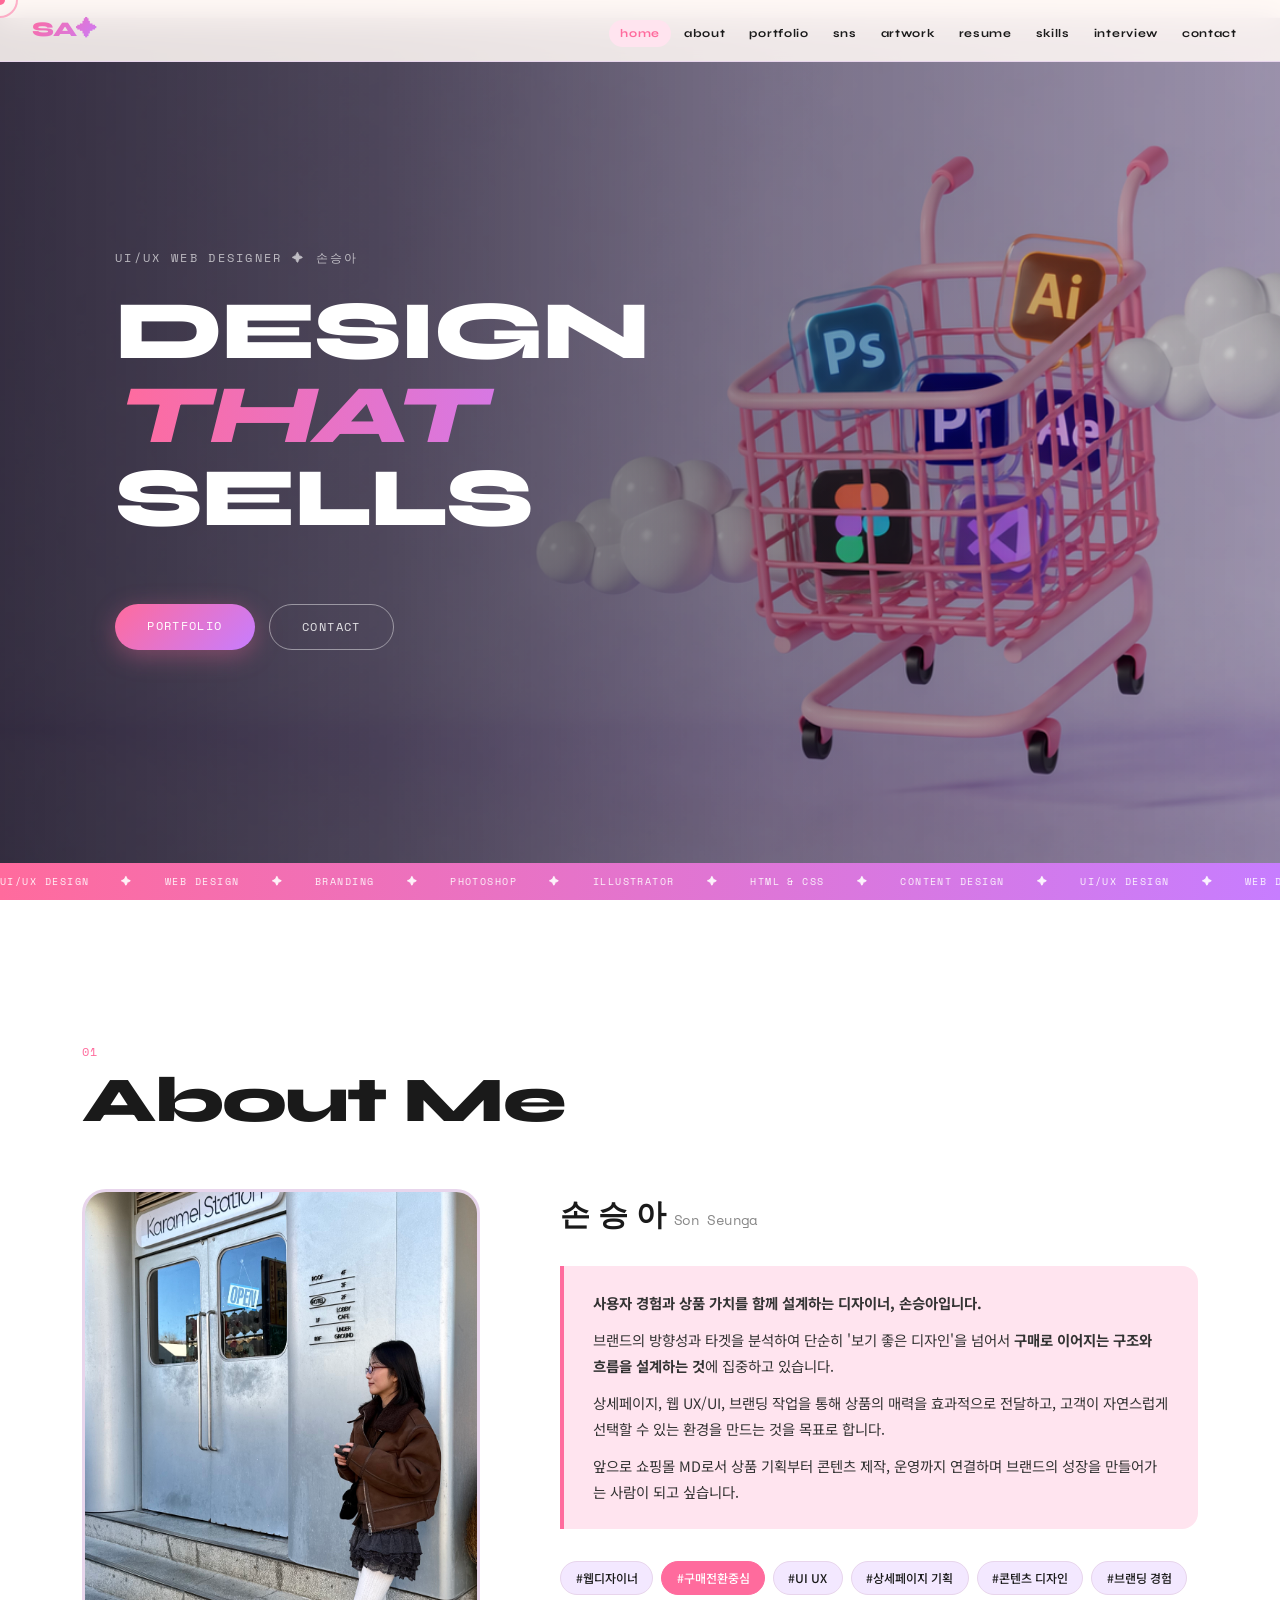
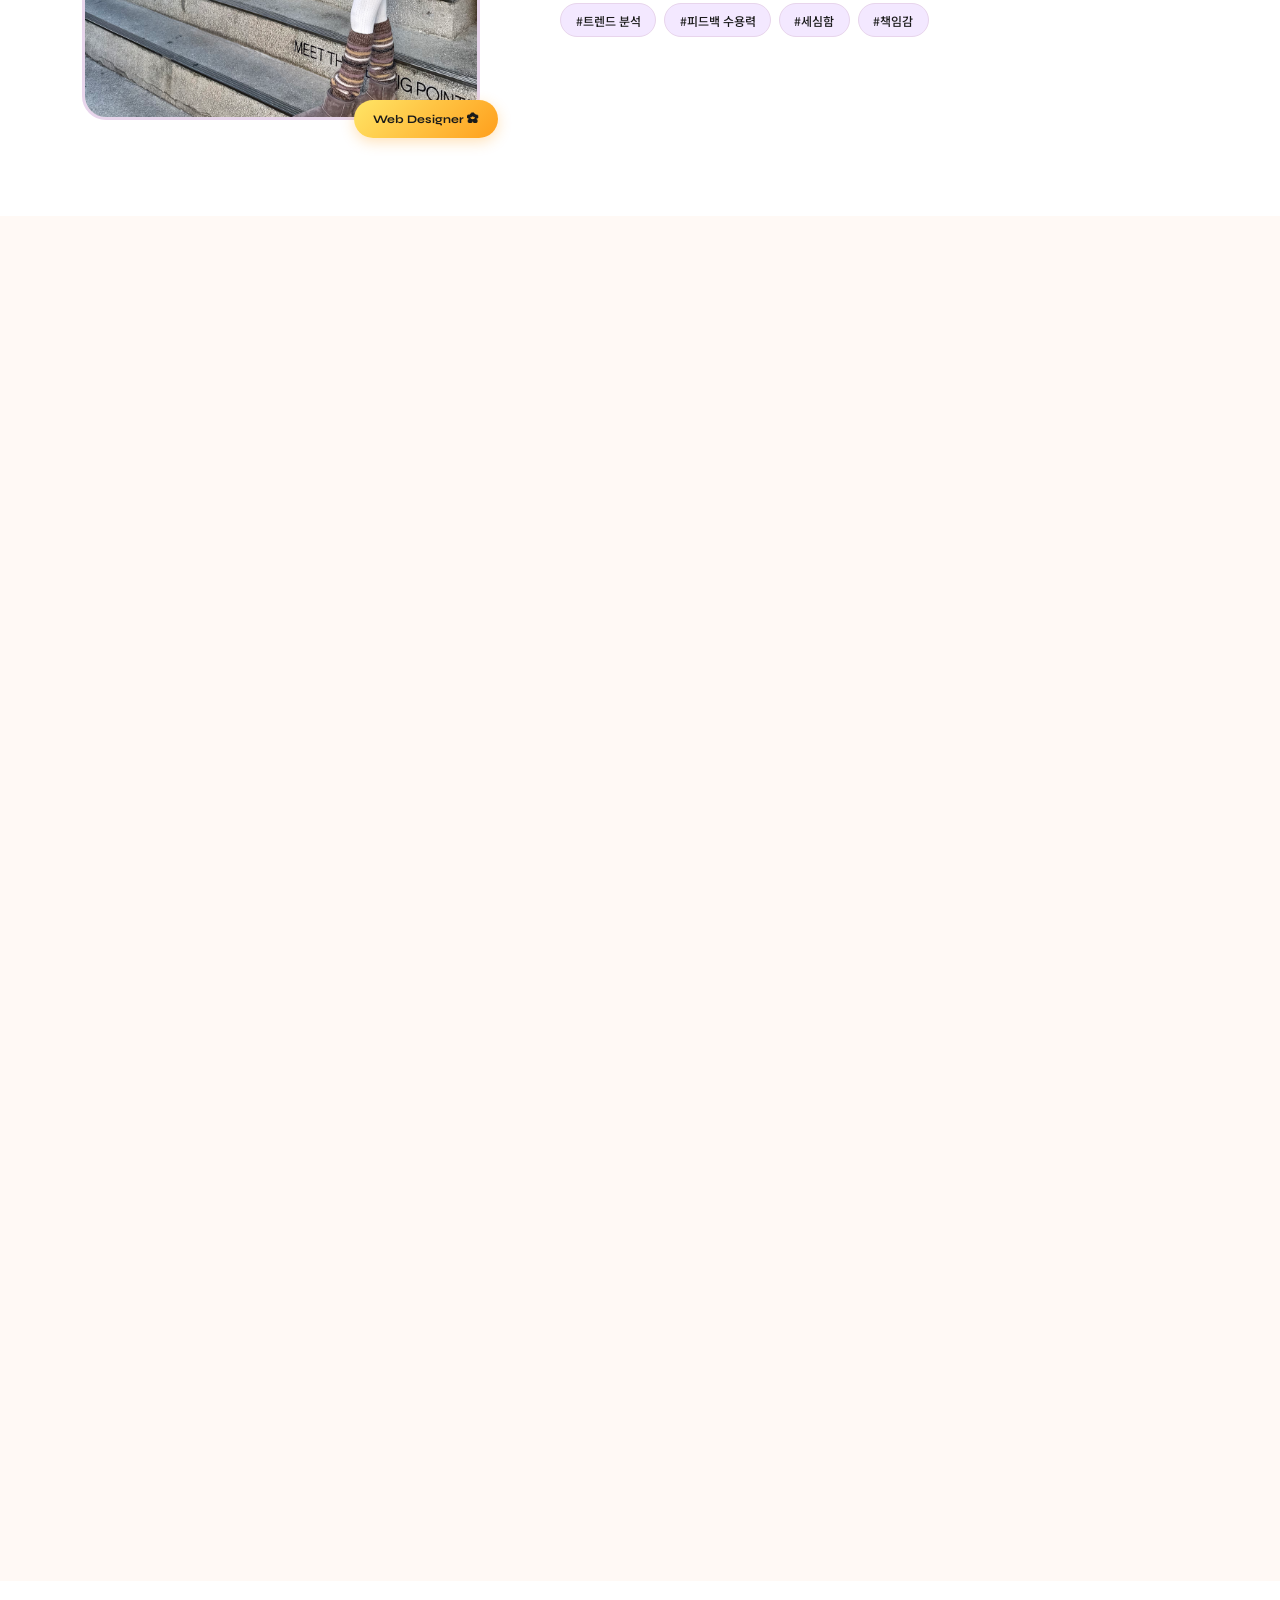
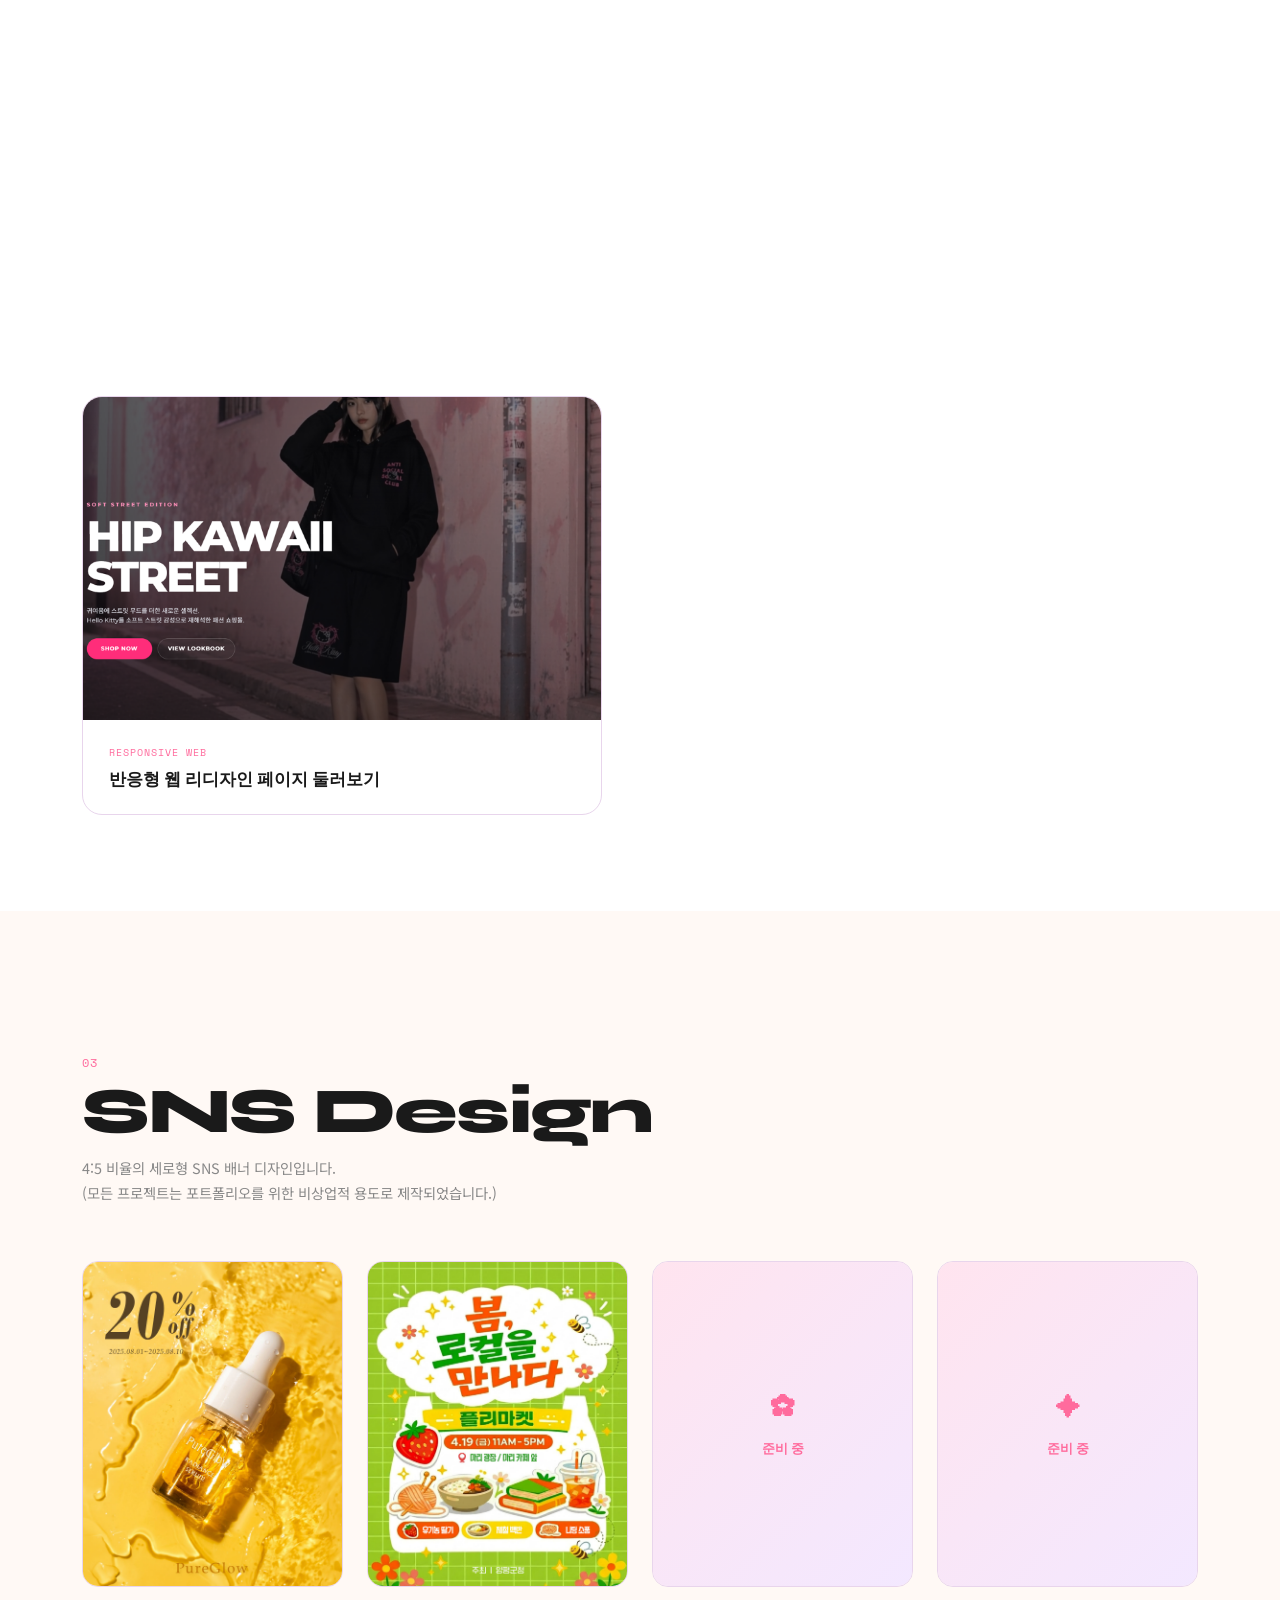
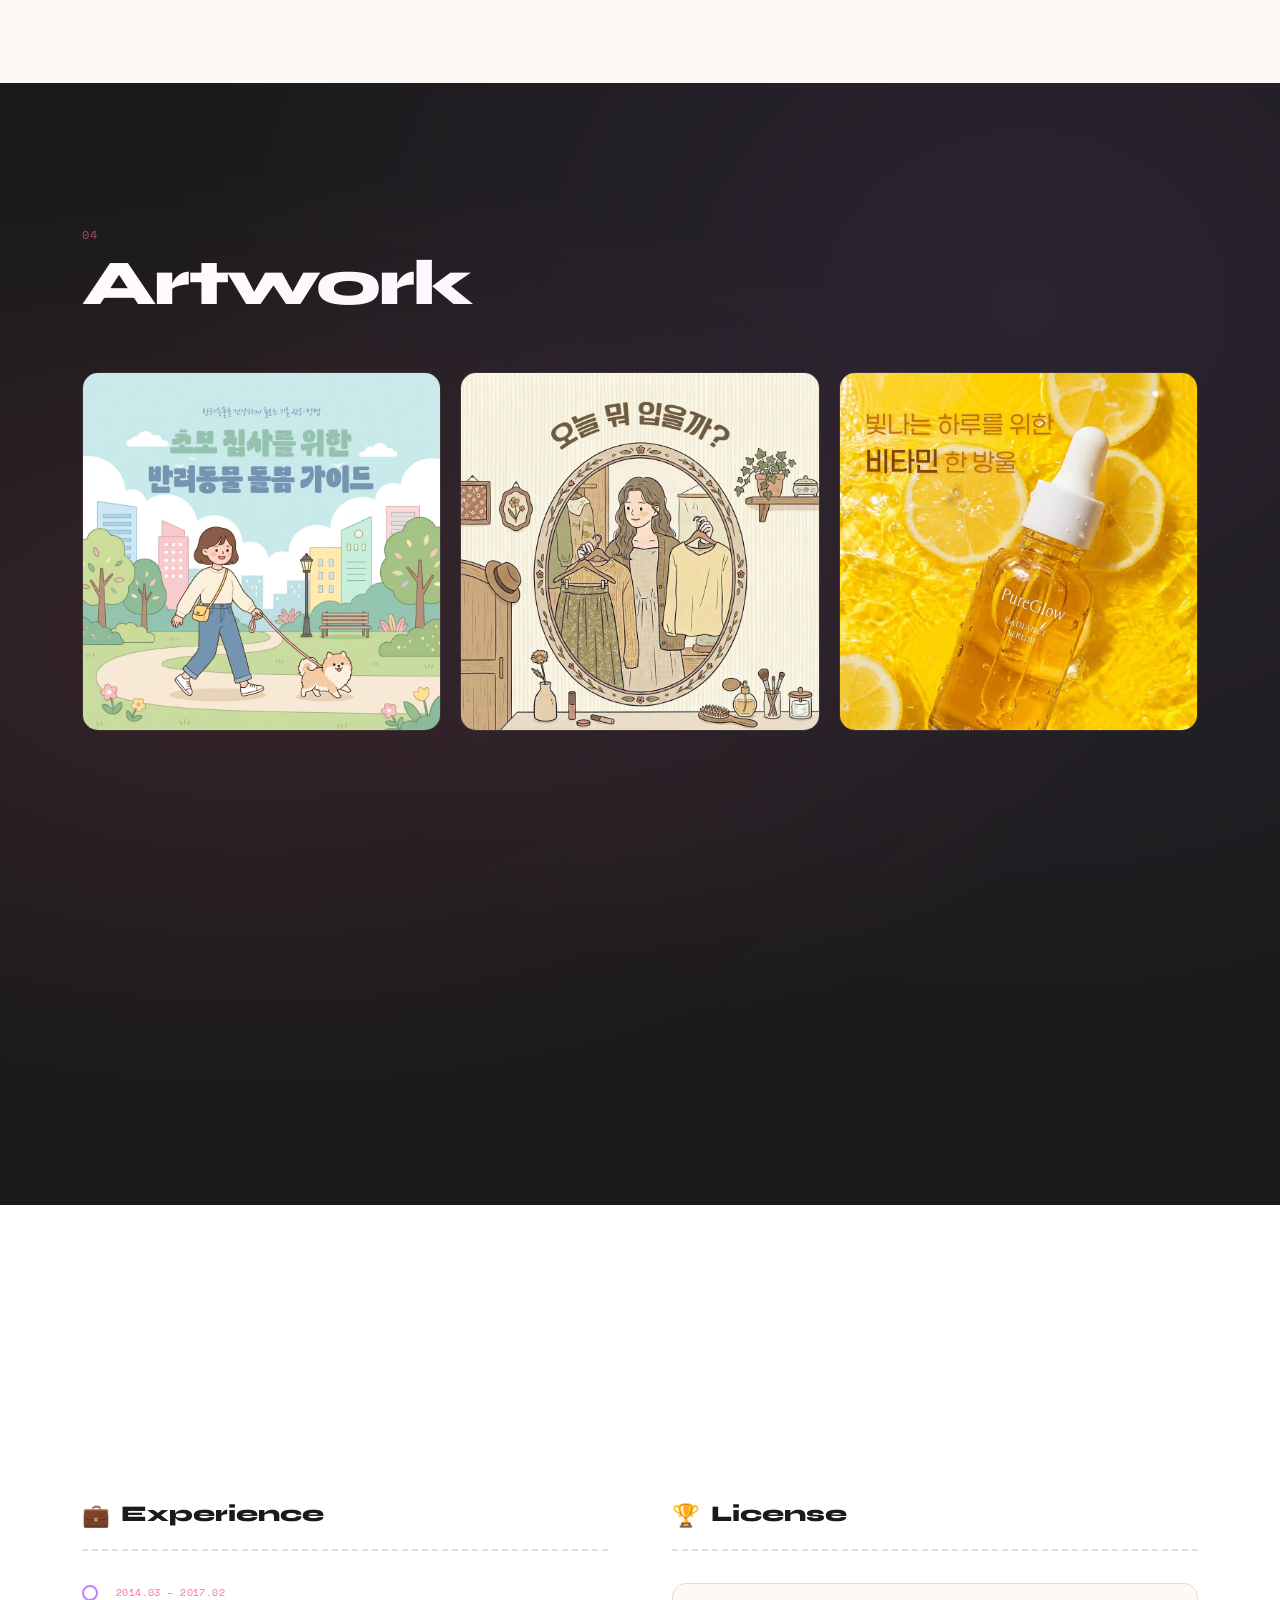
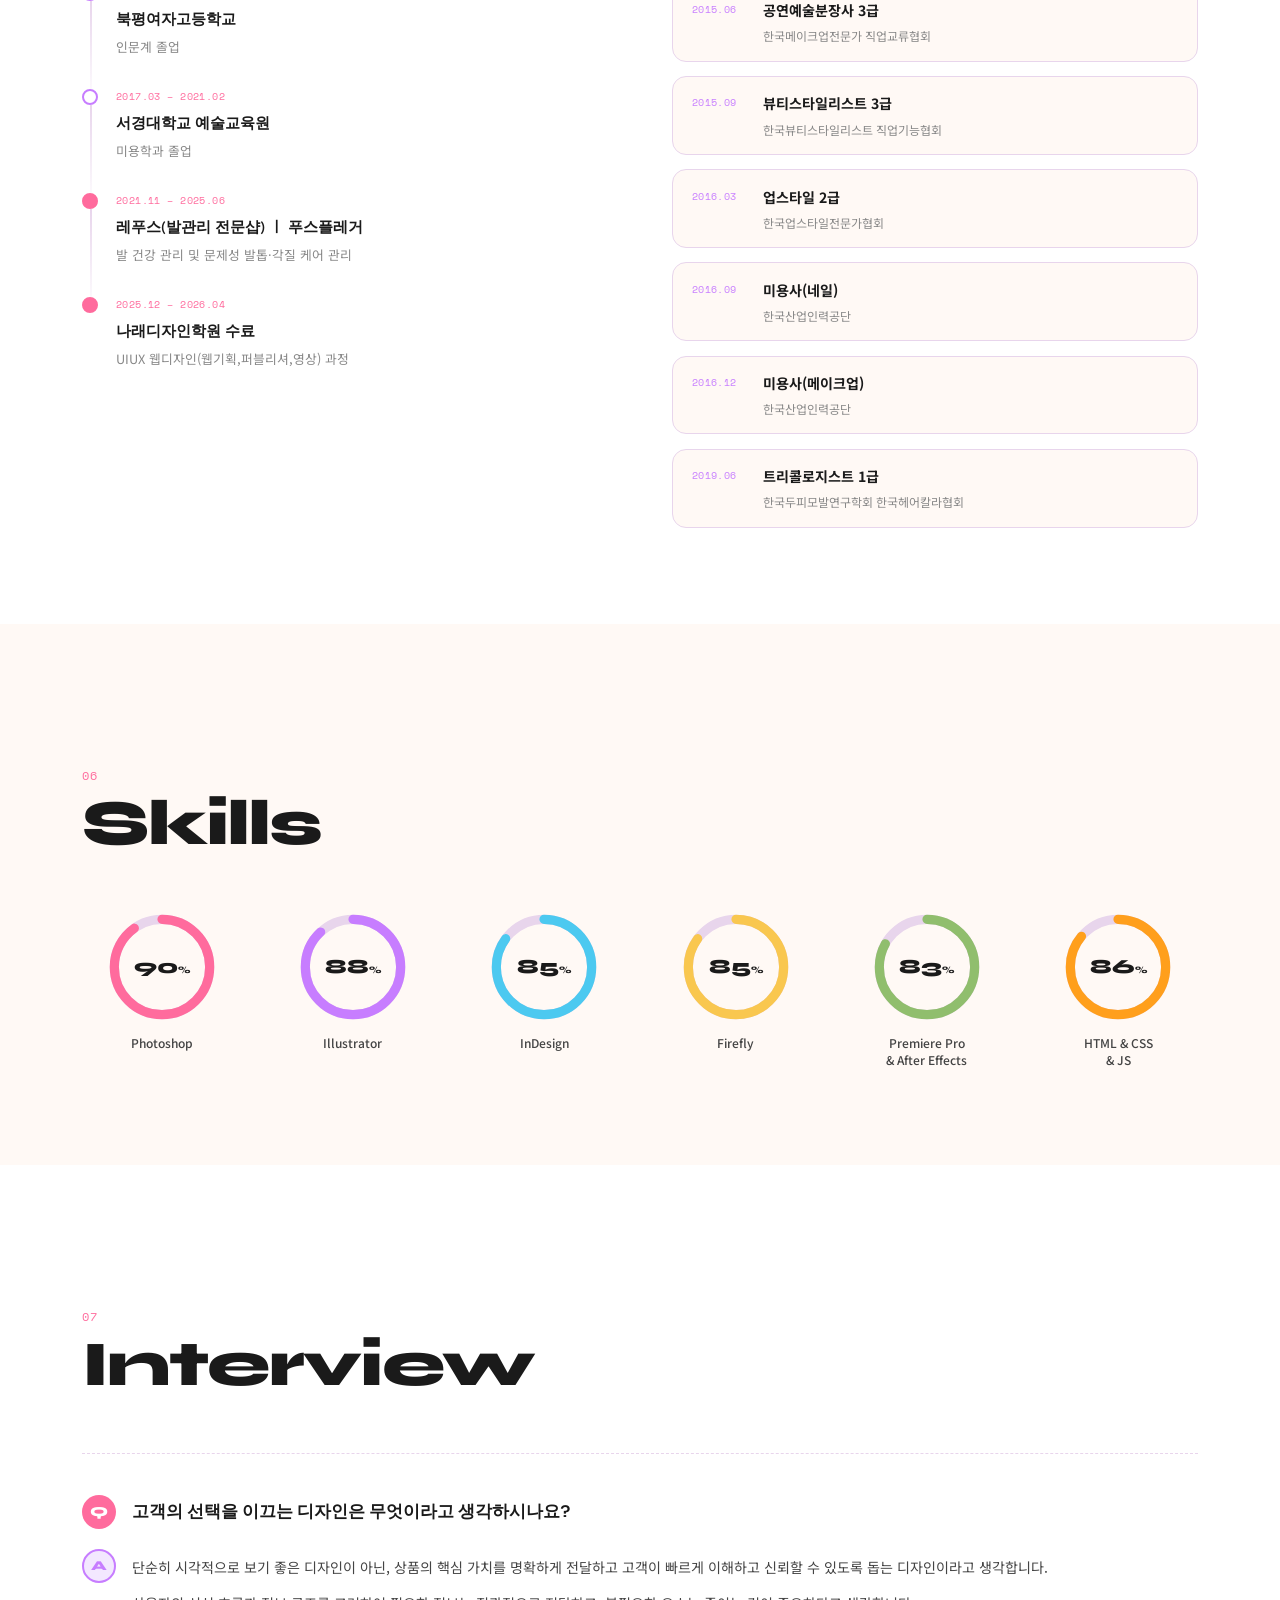
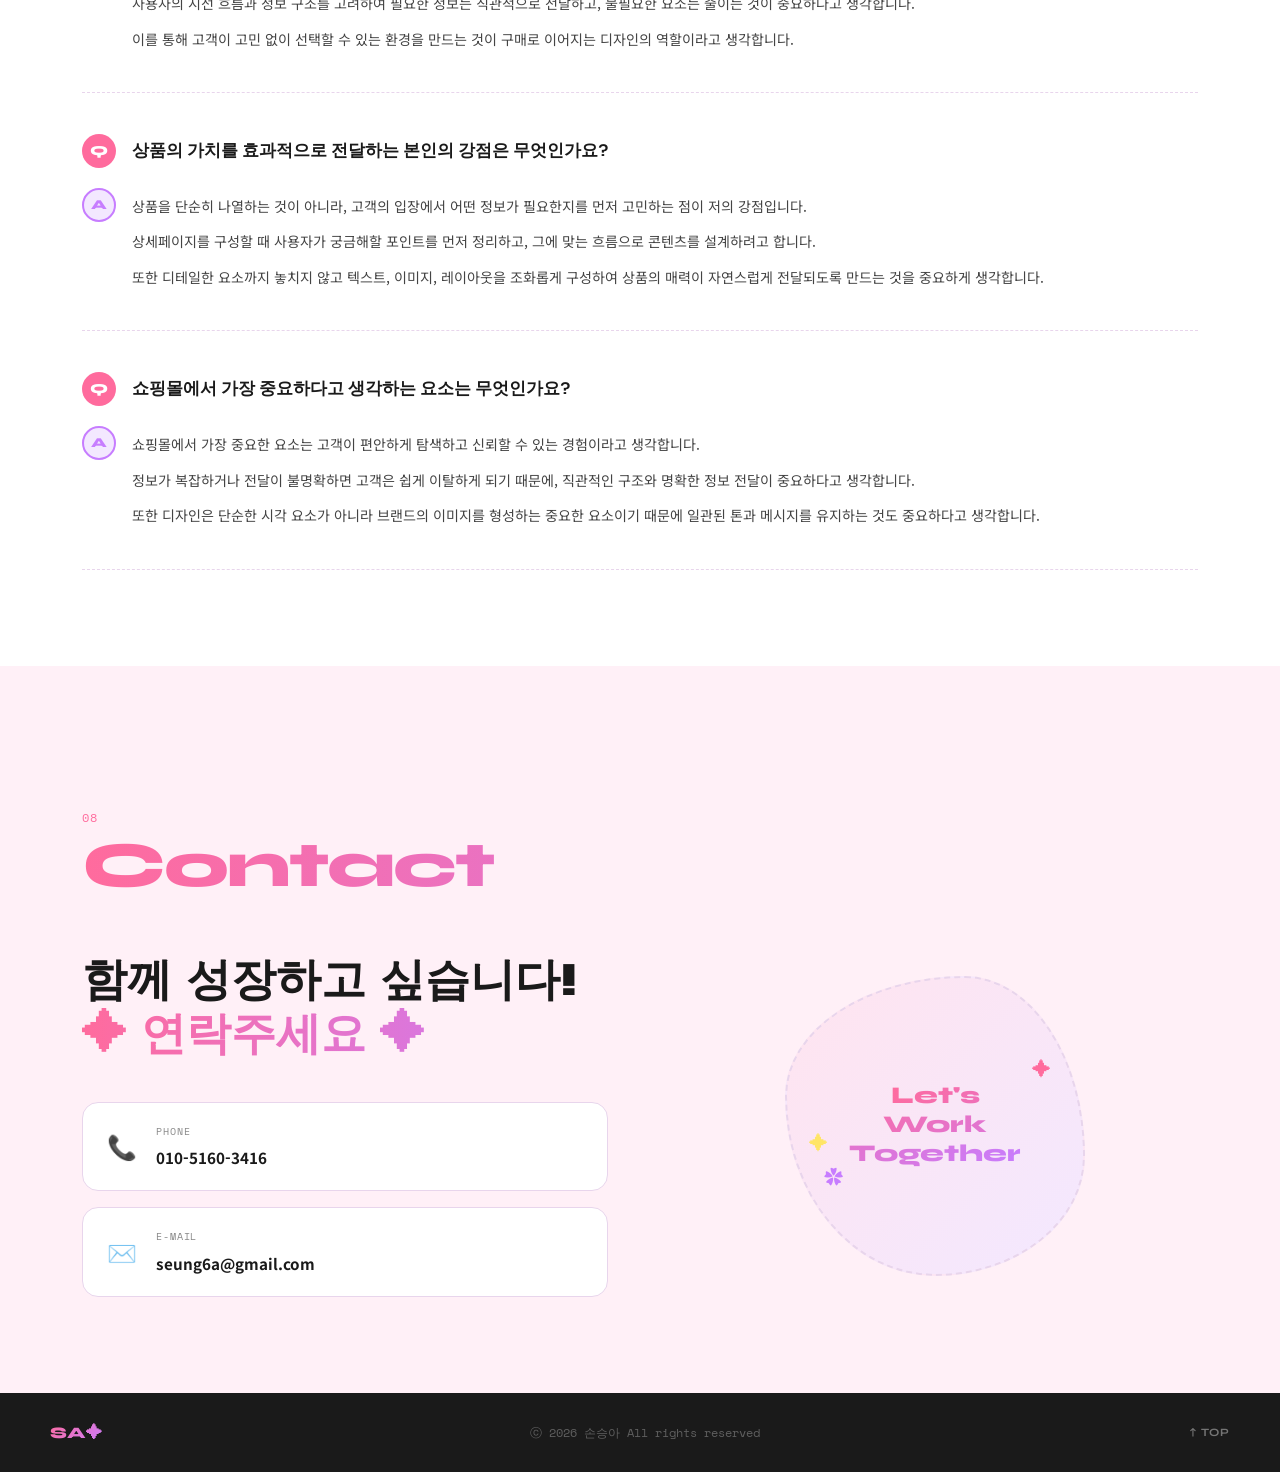
==== commit 66ad5f0b: "Update index.html" ====
--- a/index.html
+++ b/index.html
@@ -221,7 +221,7 @@
         </div>
 
         <div class="port-card reveal d3">
-          <a href="./assets/Ebook/ebook.html" target="_blank">
+          <a href="./assets/Ebook/index.html" target="_blank">
             <div class="port-thumb">
               <img src="./assets/images/ebook.jpg" alt="E-Book" onerror="this.parentElement.classList.add('no-img')">
               <div class="port-overlay">
@@ -363,7 +363,7 @@
         </div>
 
         <div class="art-card reveal d3">
-          <a href="./assets/detailpage/detail_02.html" target="_blank">
+          <a href="./assets/detailpage/index.html" target="_blank">
             <div class="art-thumb">
               <img src="./assets/images/works/detailpage.jpg" alt="세제 상세페이지"
                 onerror="this.parentElement.classList.add('no-img')">
@@ -703,4 +703,4 @@
   <script src="./script.js"></script>
 </body>
 
-</html>+</html>
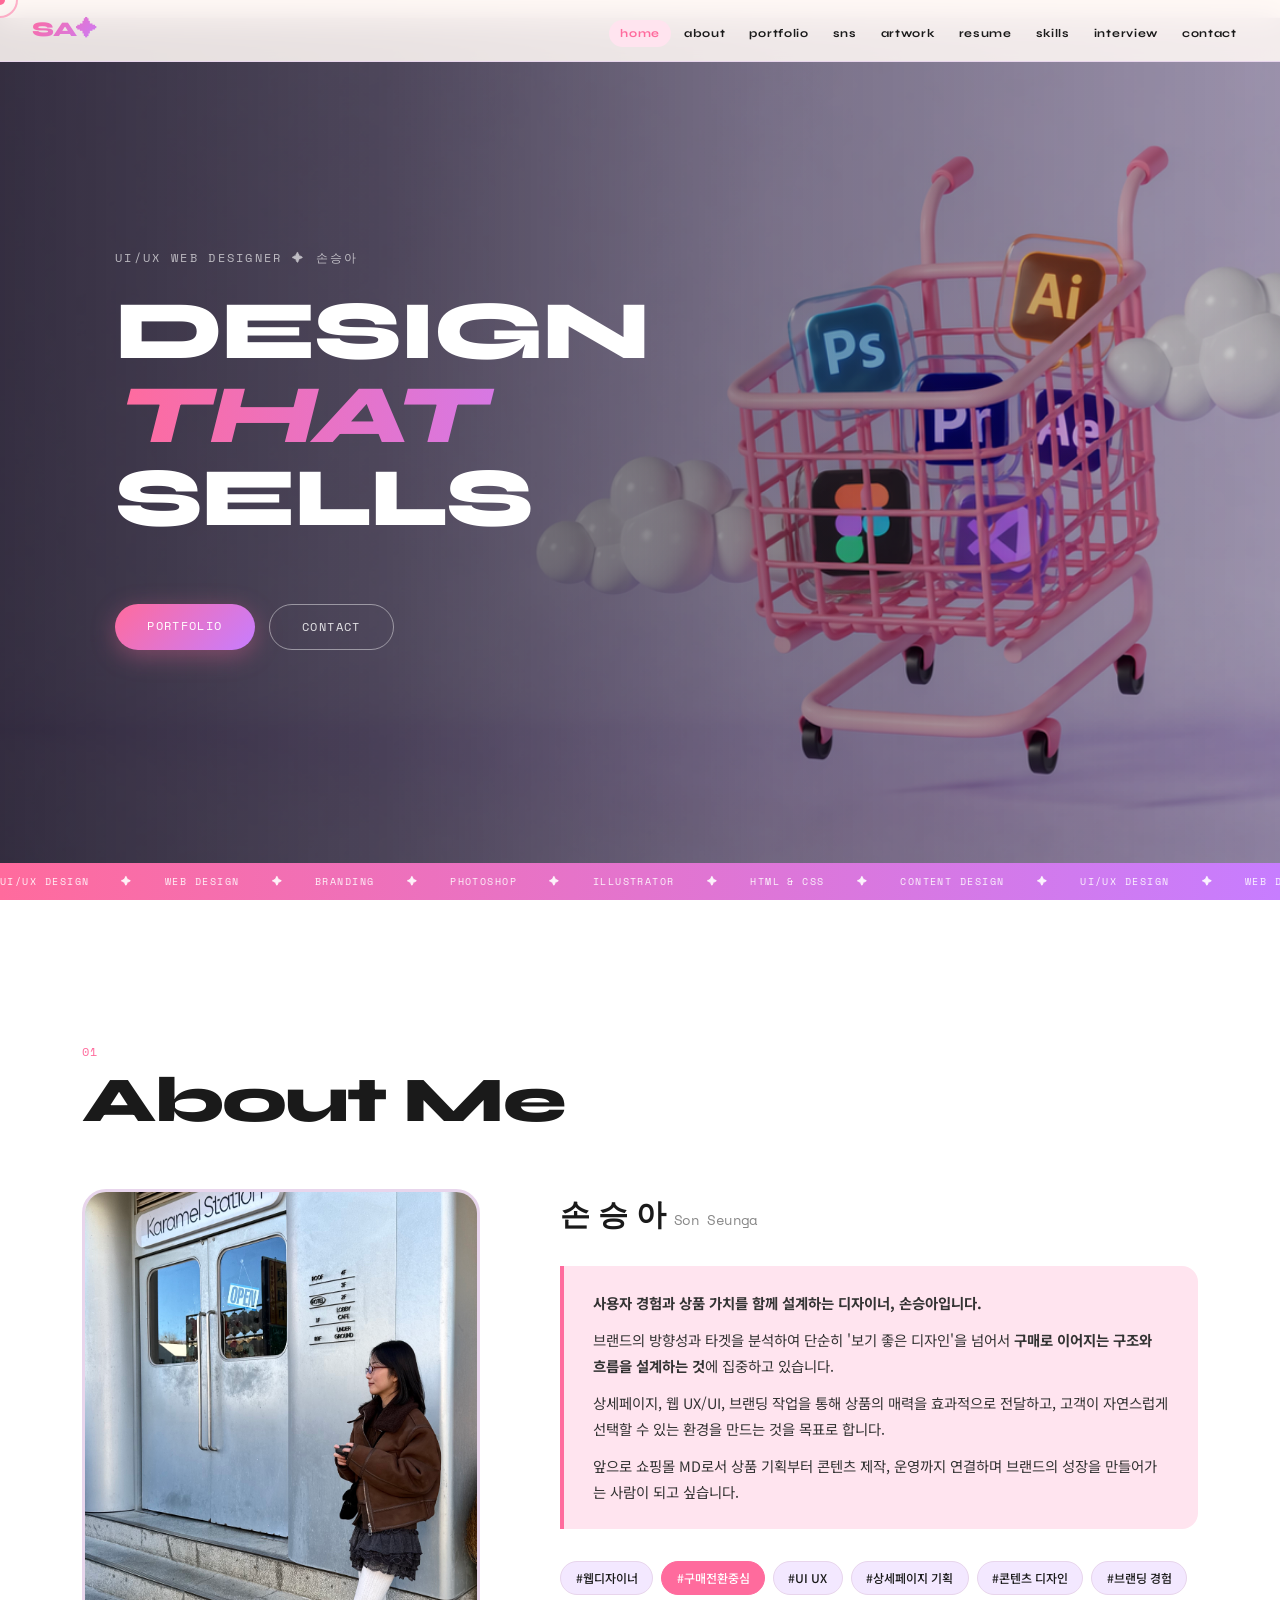
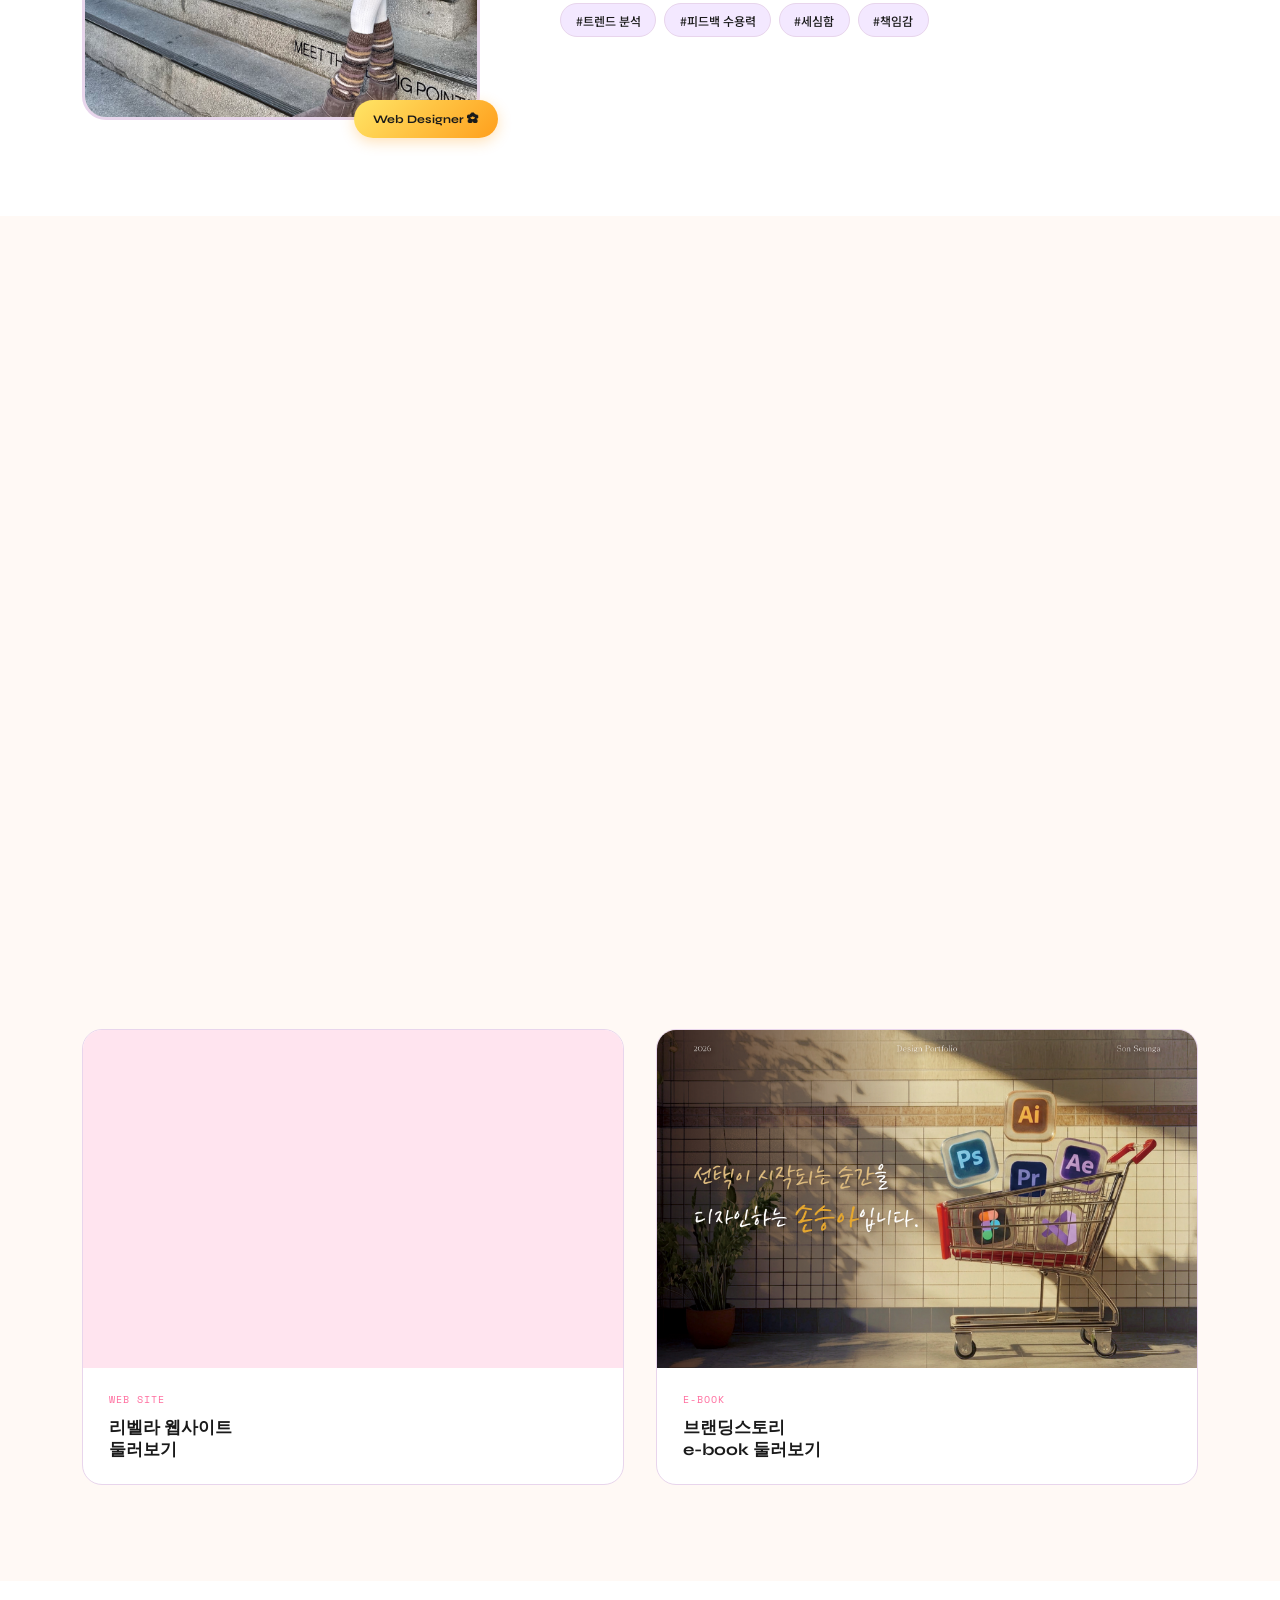
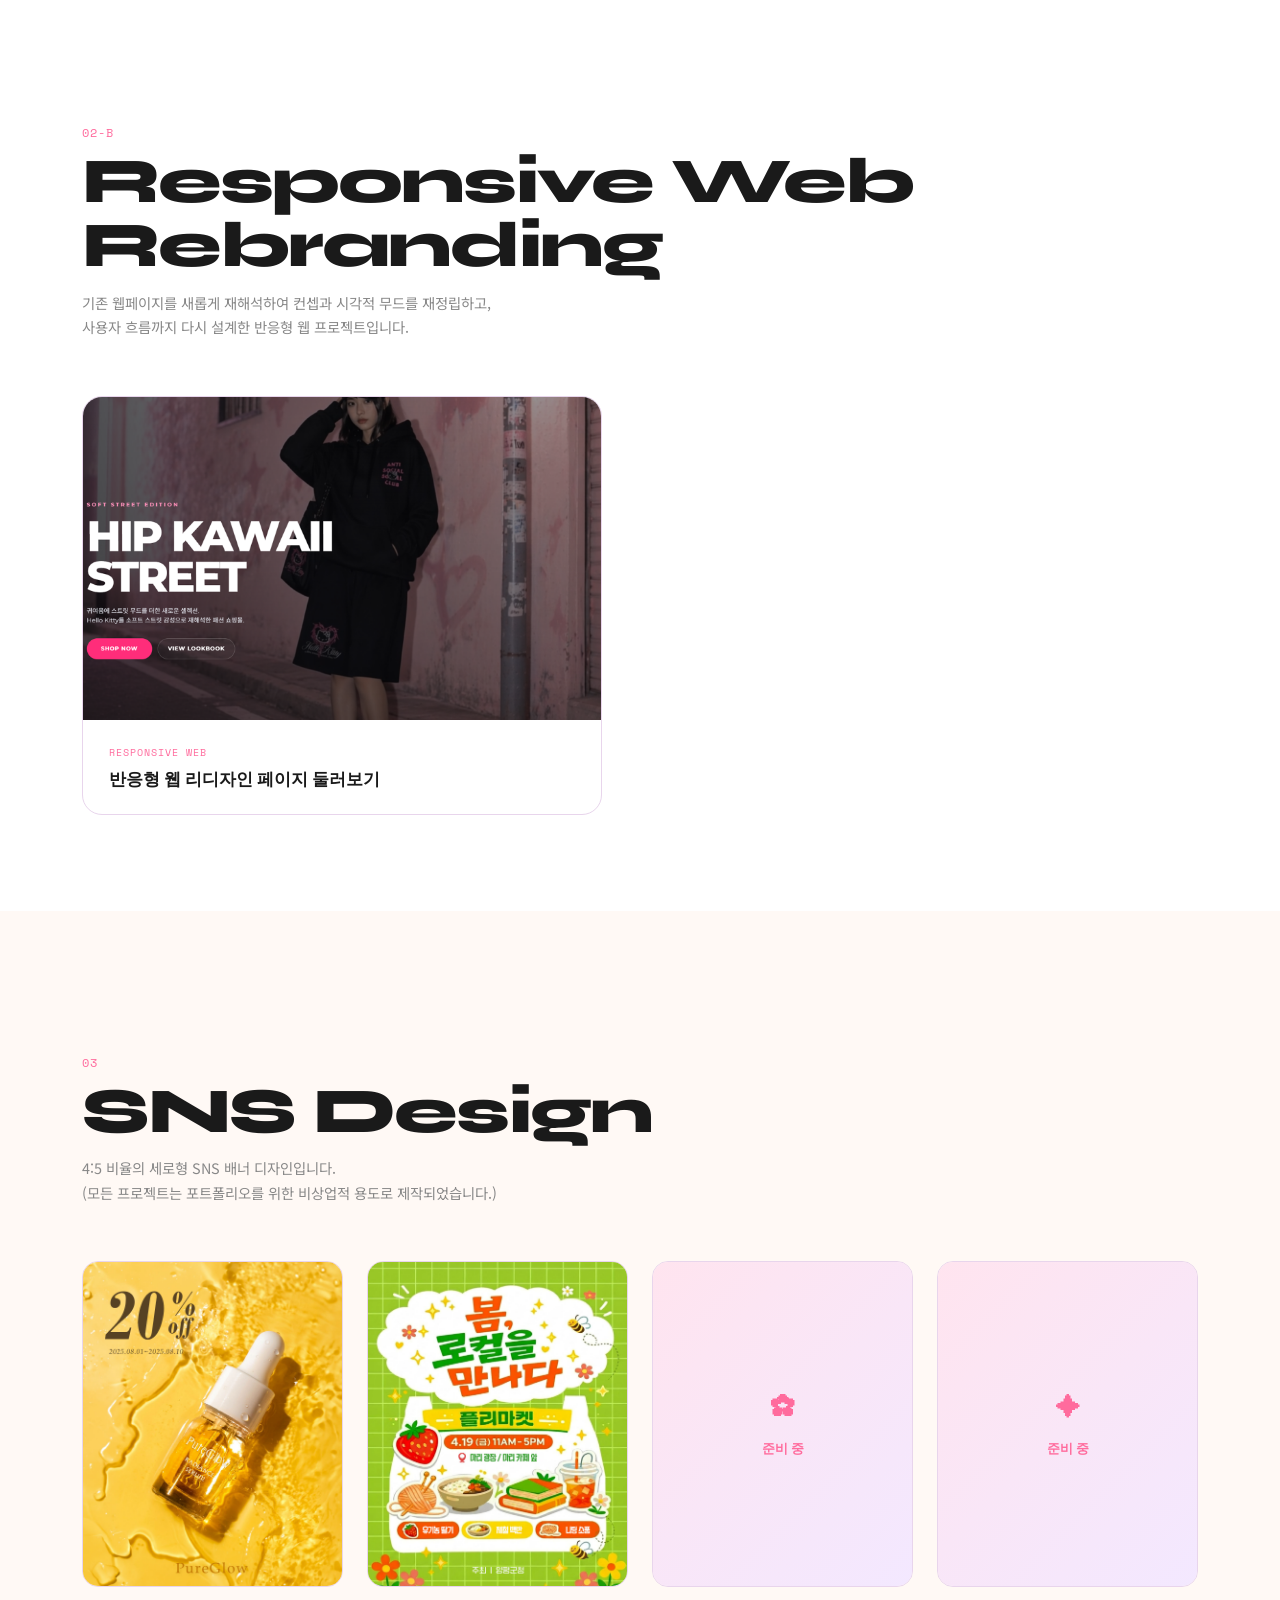
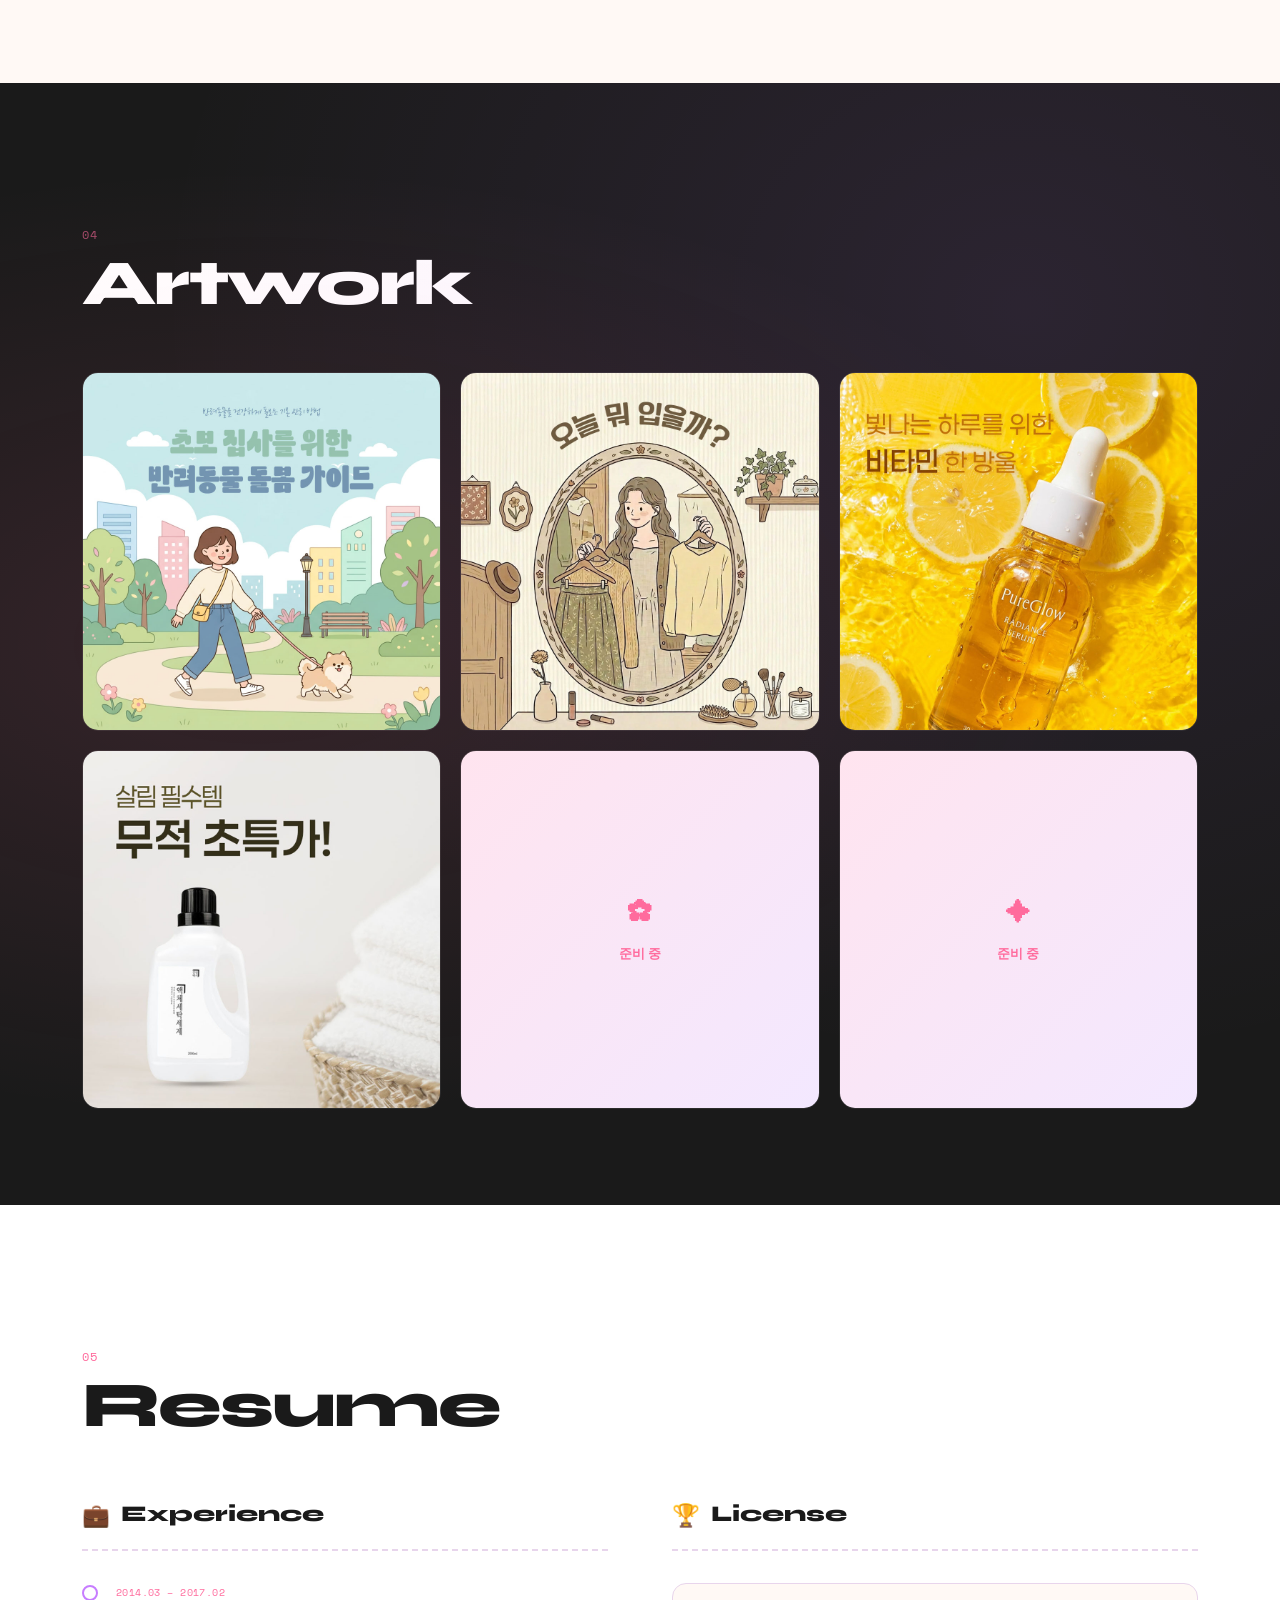
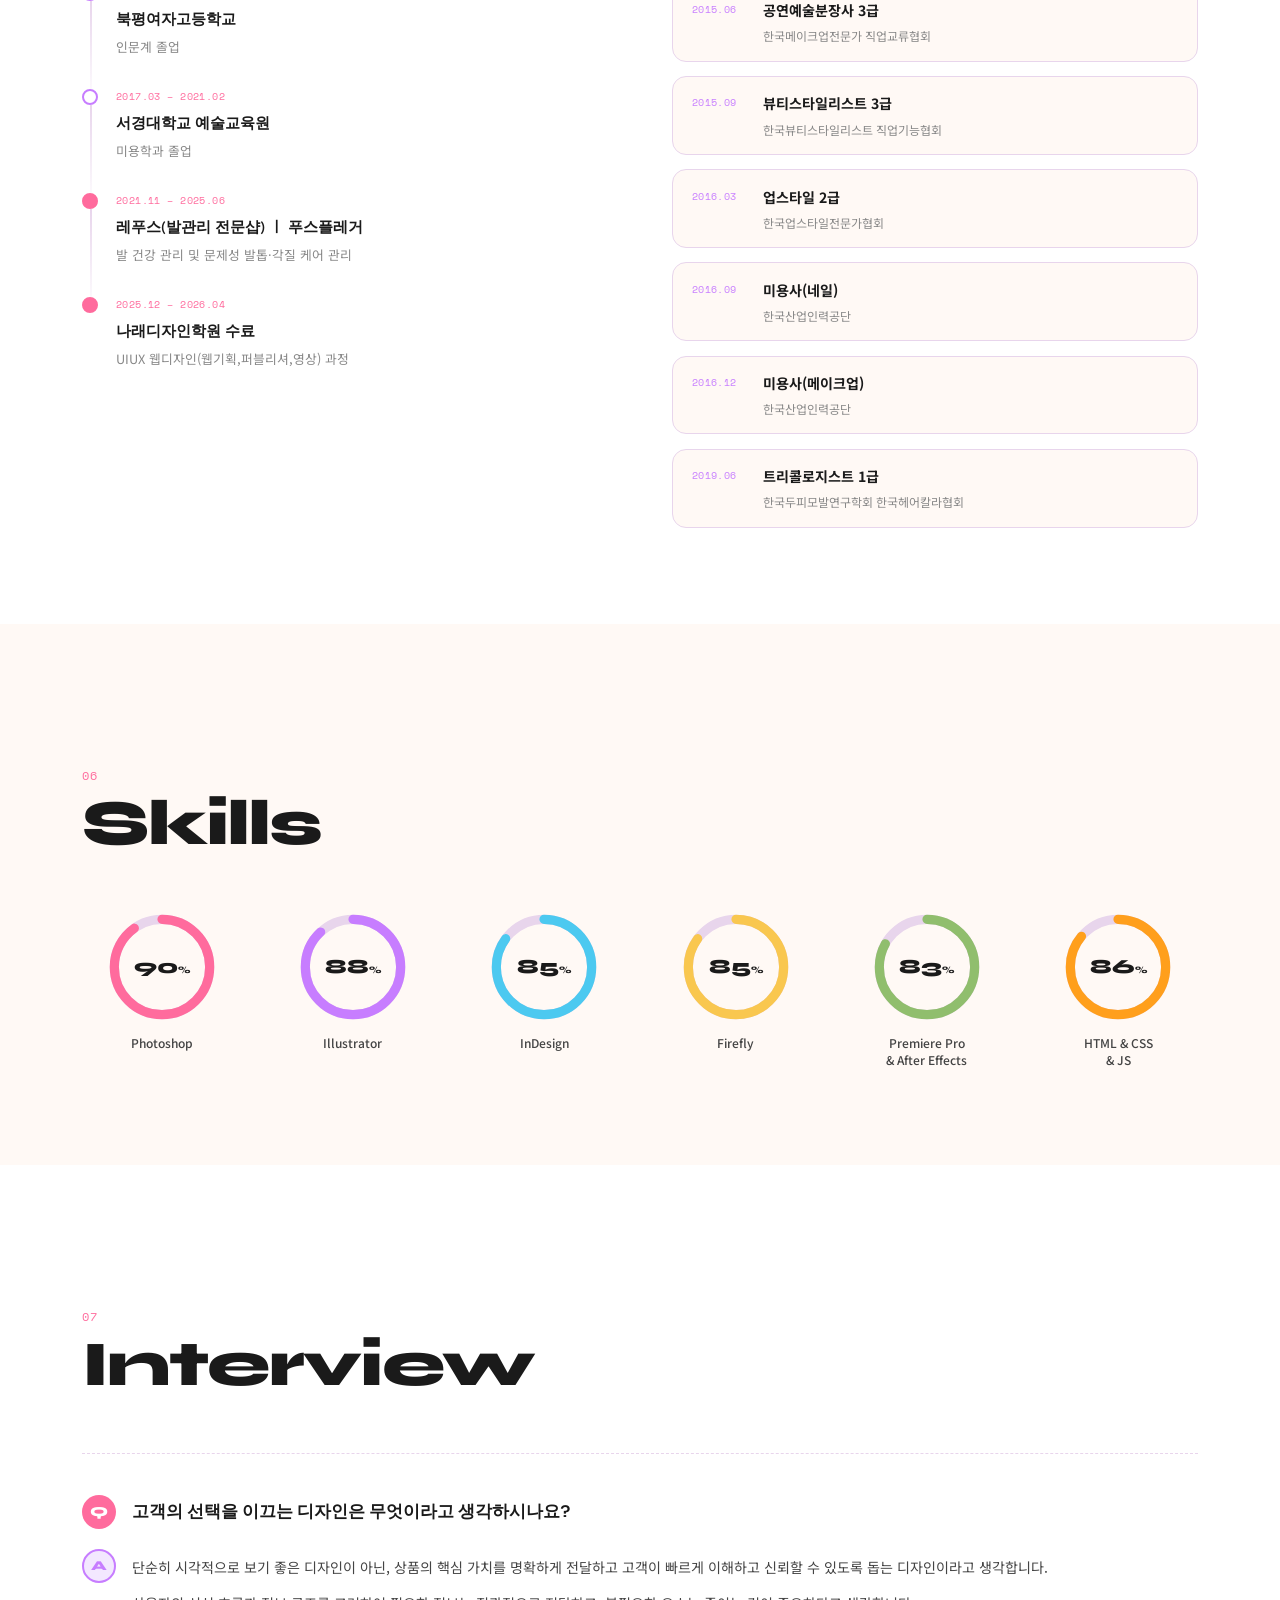
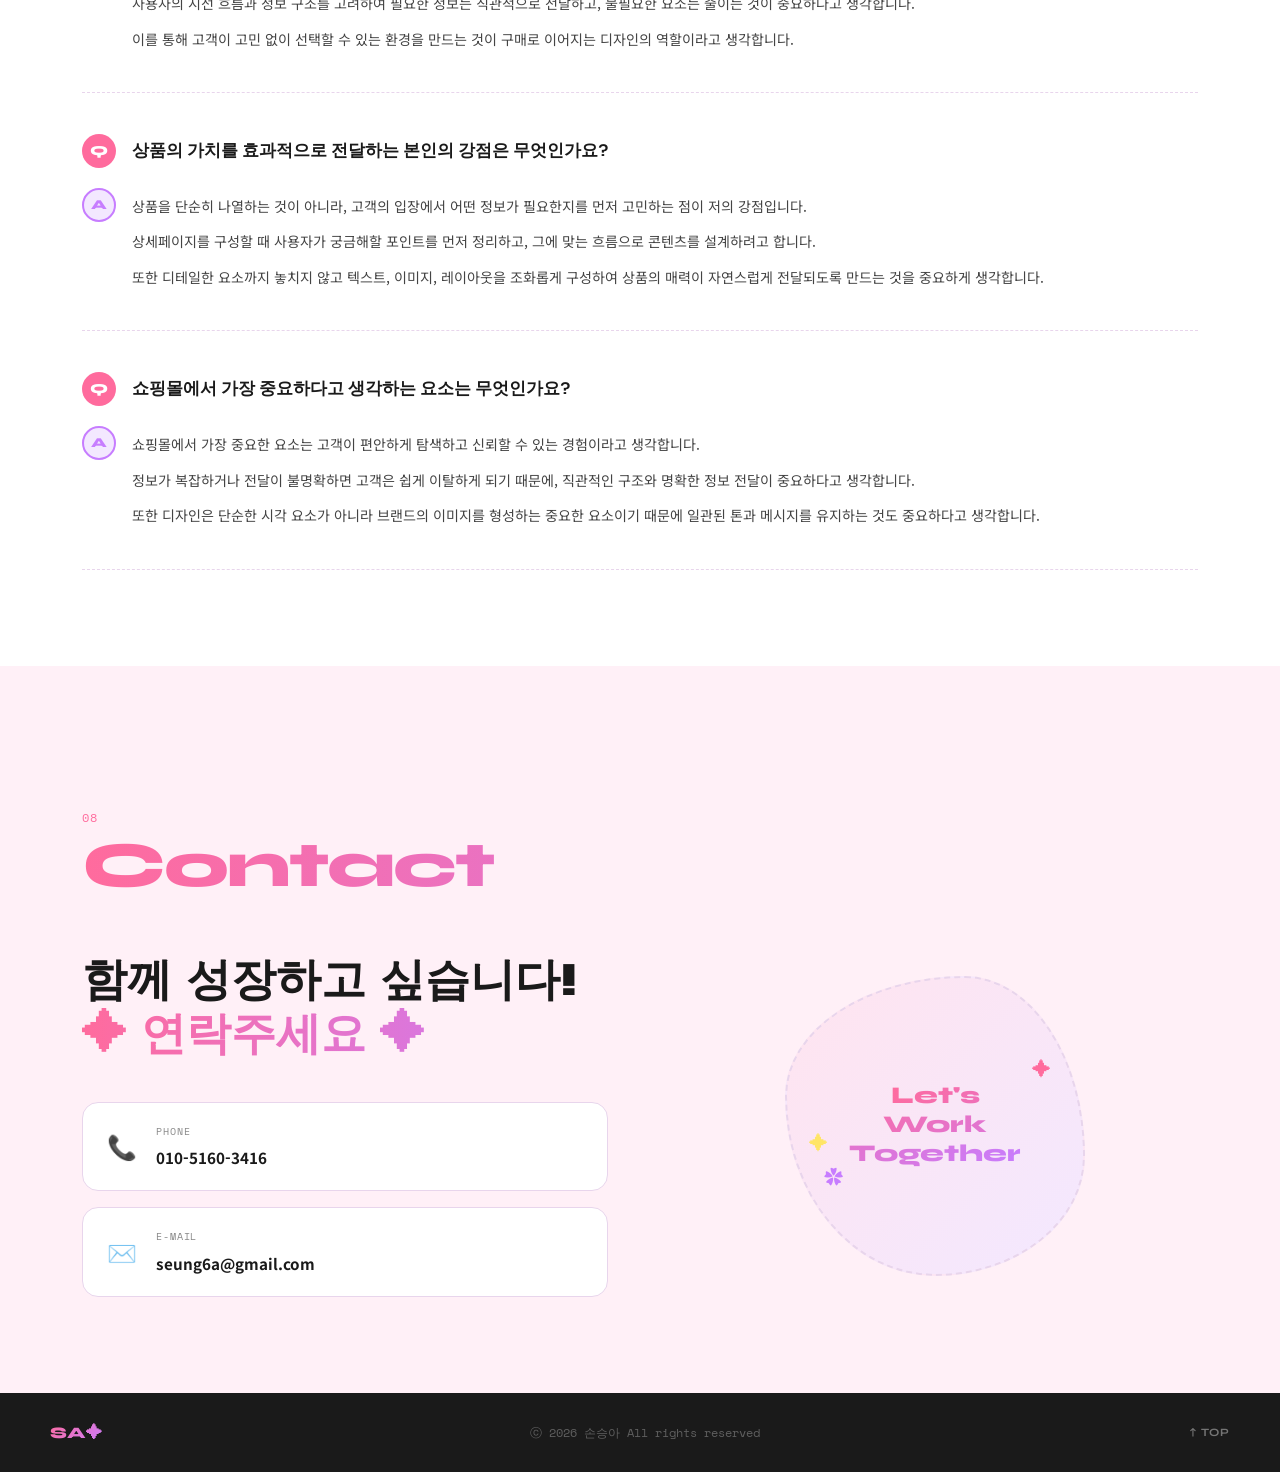
==== commit 4bf501b5: "Add files via upload" ====
--- a/index.html
+++ b/index.html
@@ -703,4 +703,4 @@
   <script src="./script.js"></script>
 </body>
 
-</html>
+</html>
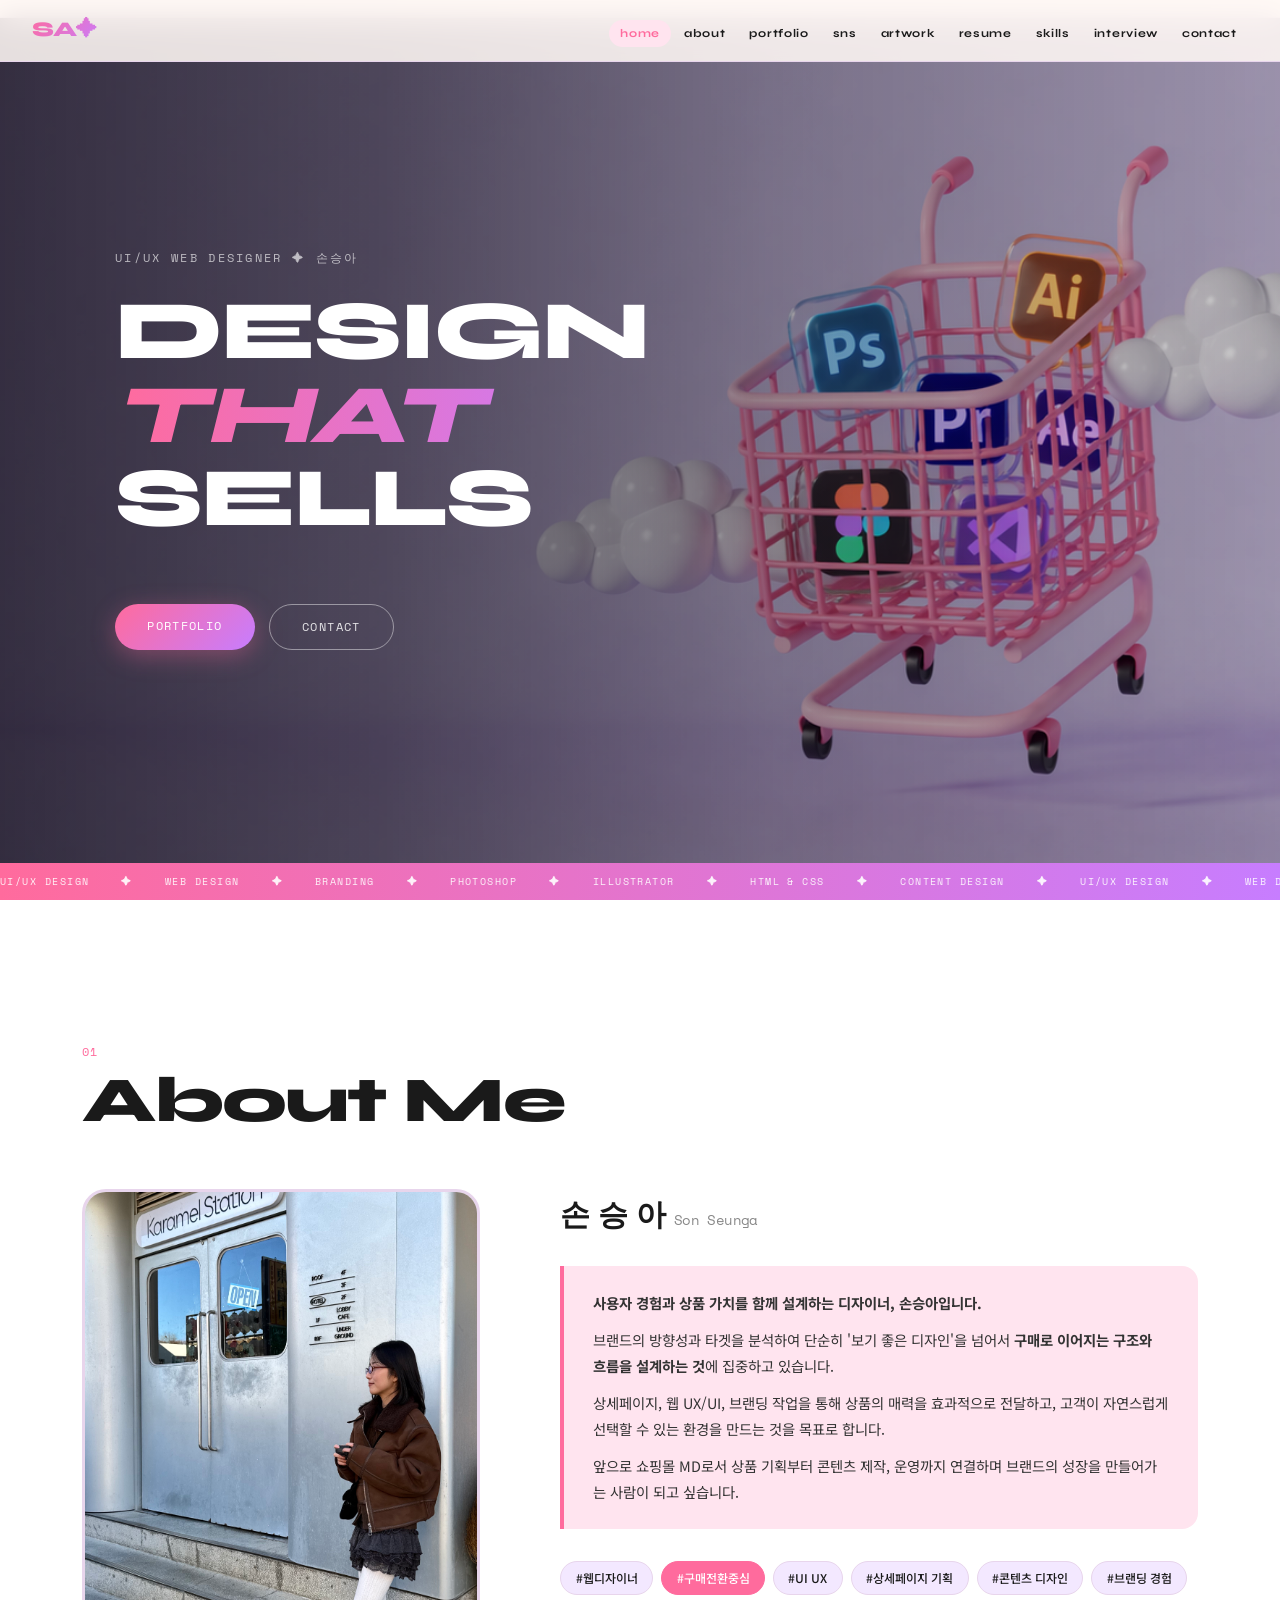
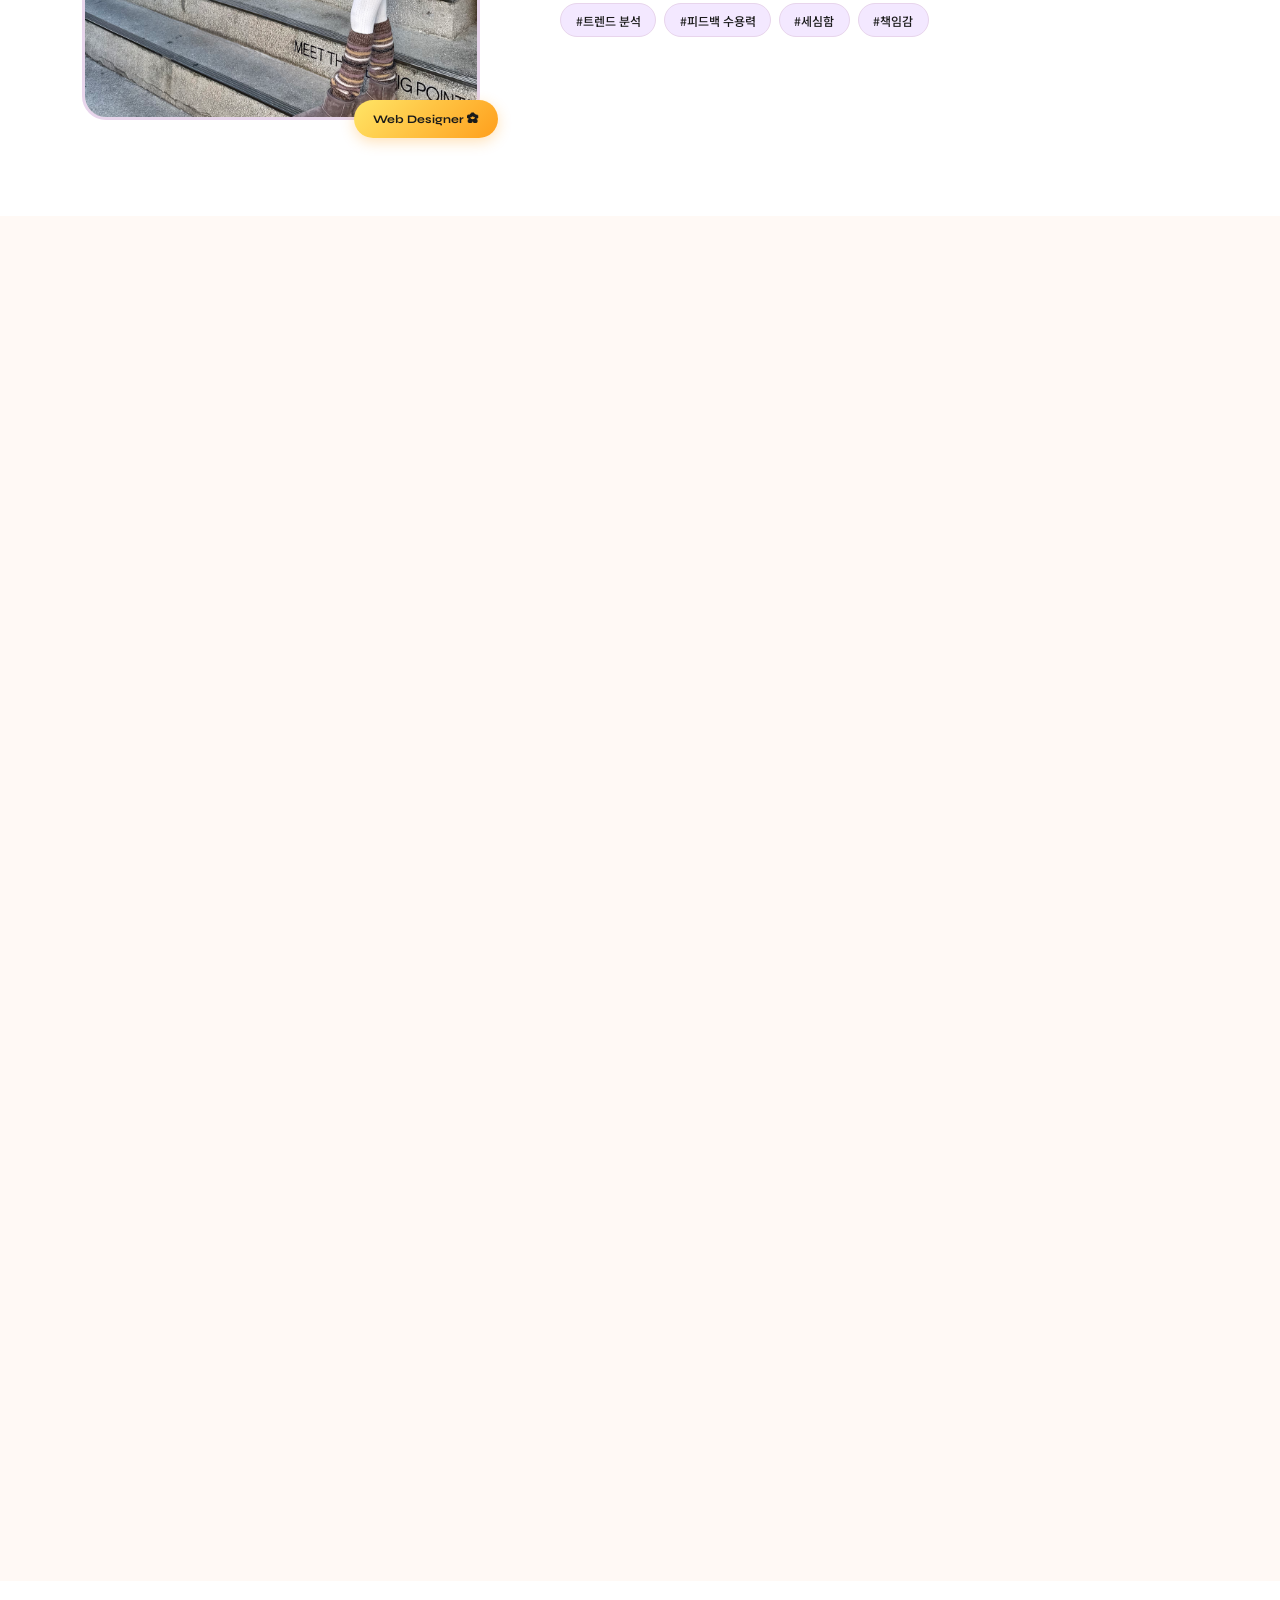
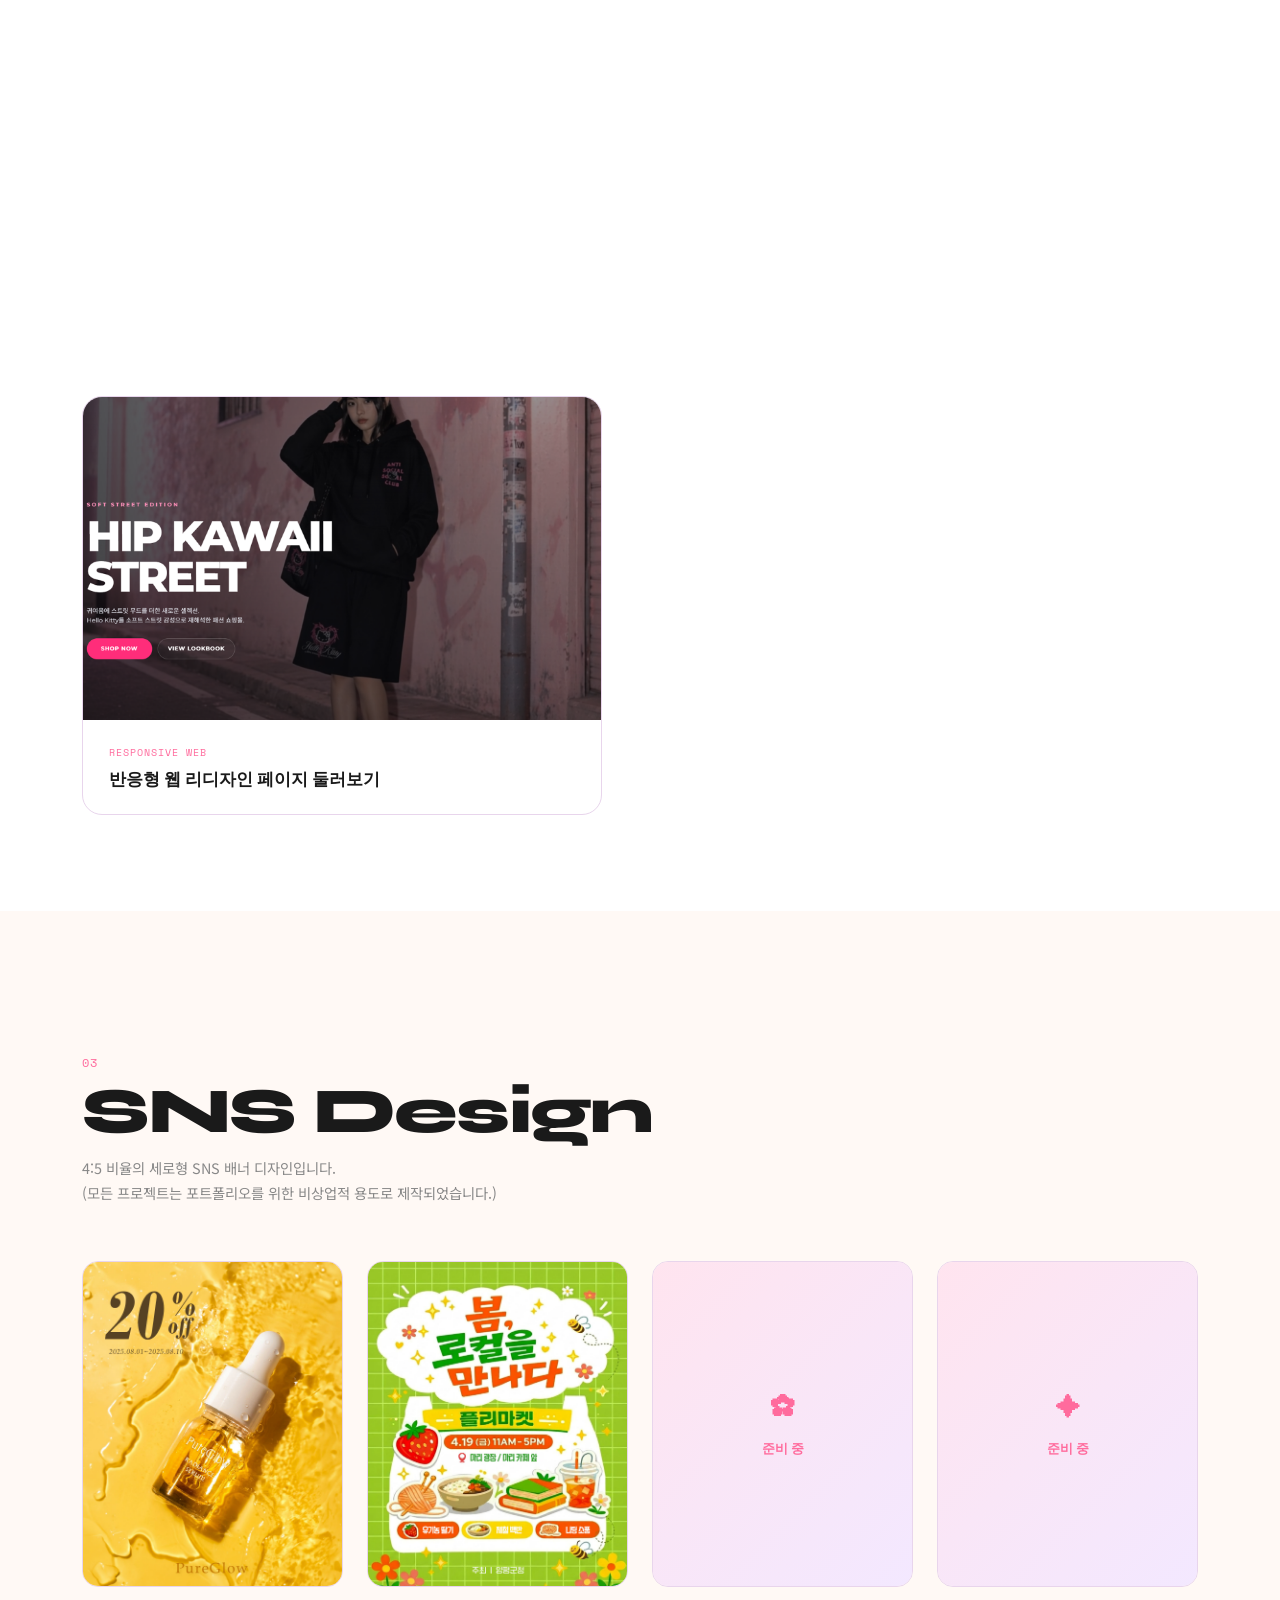
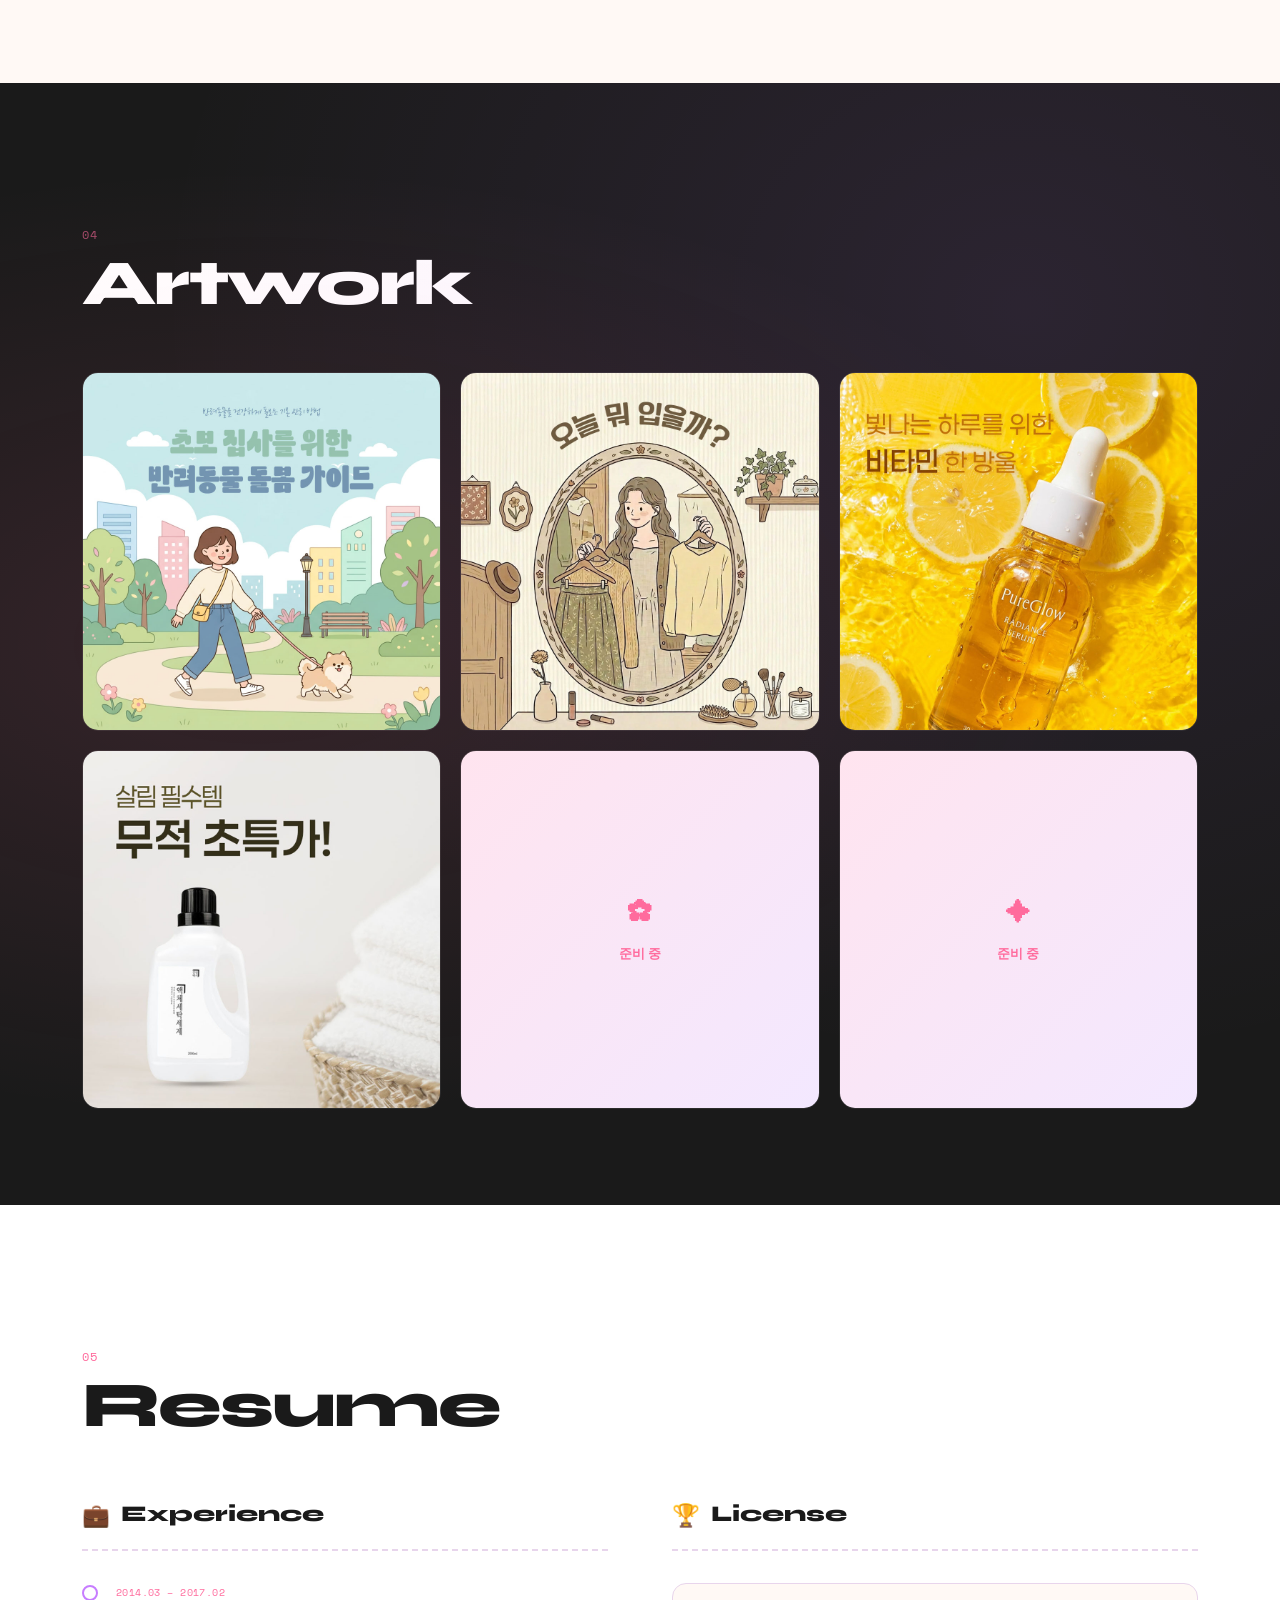
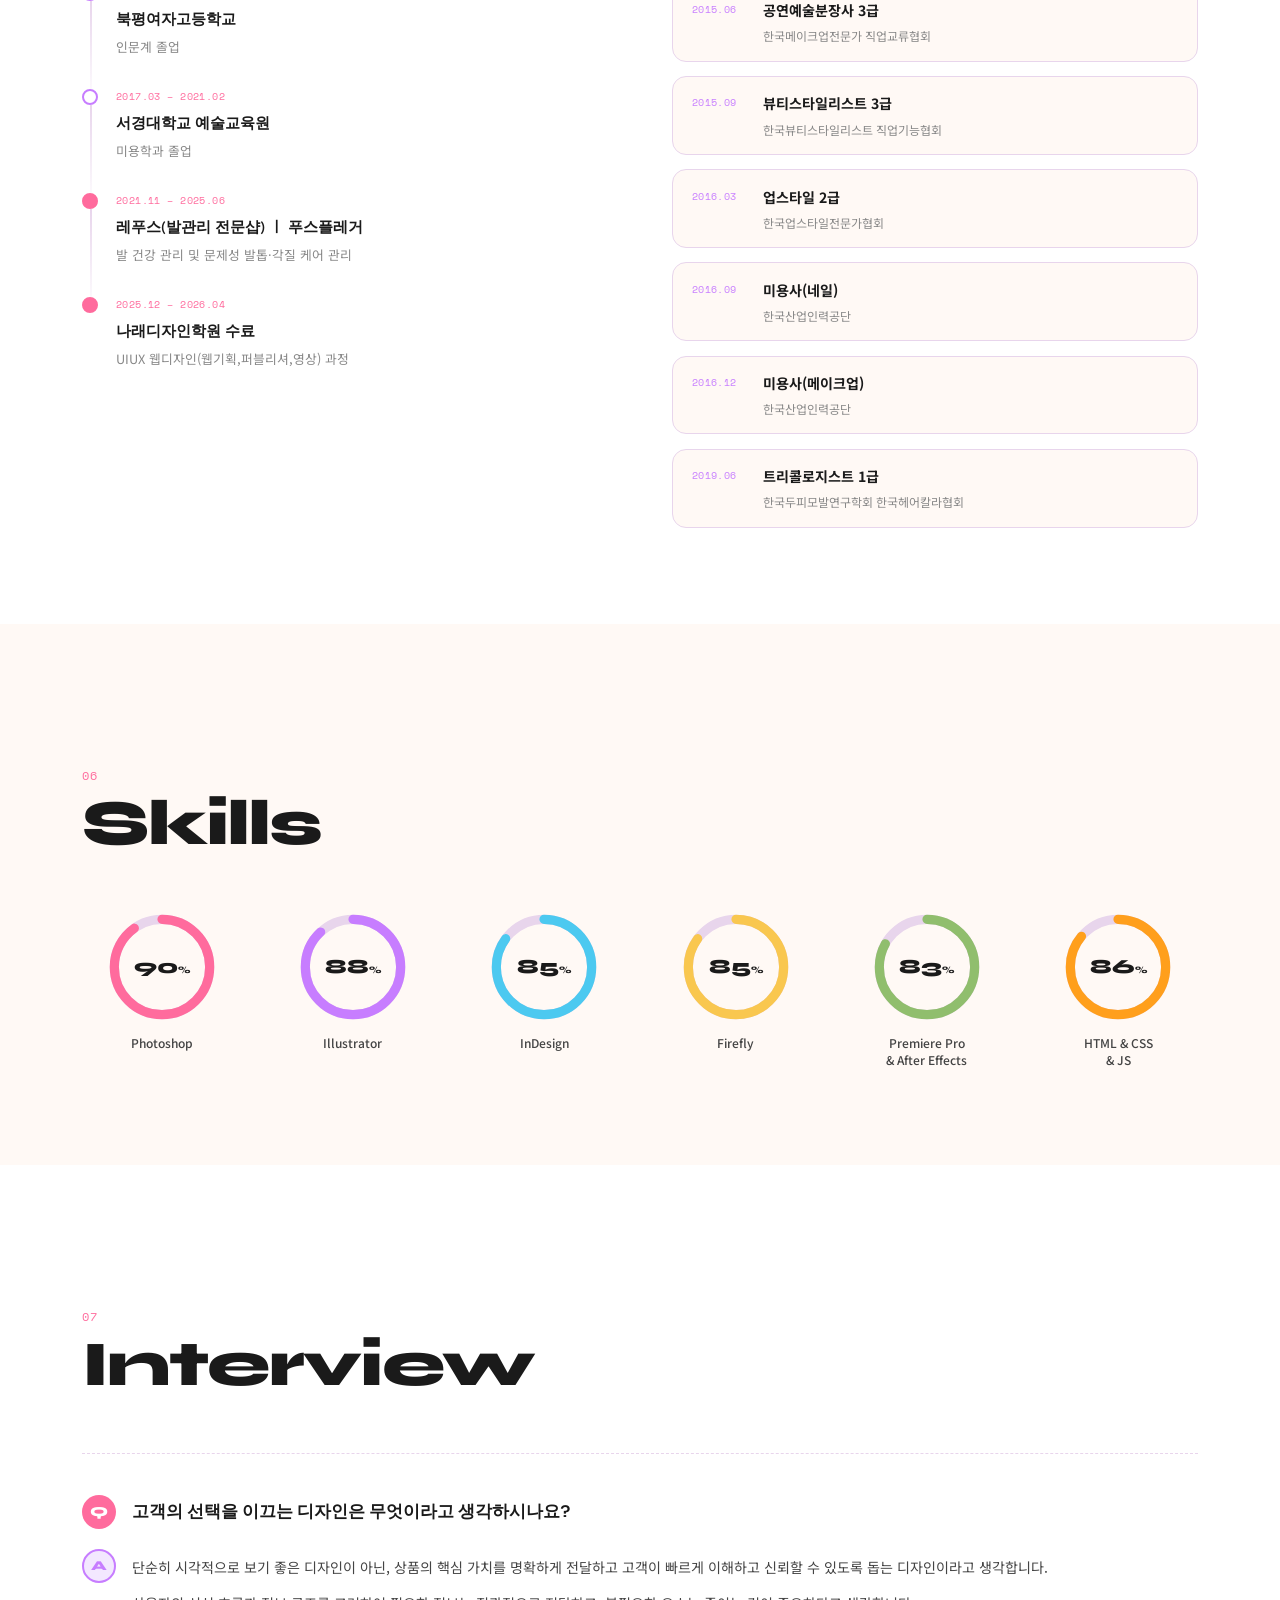
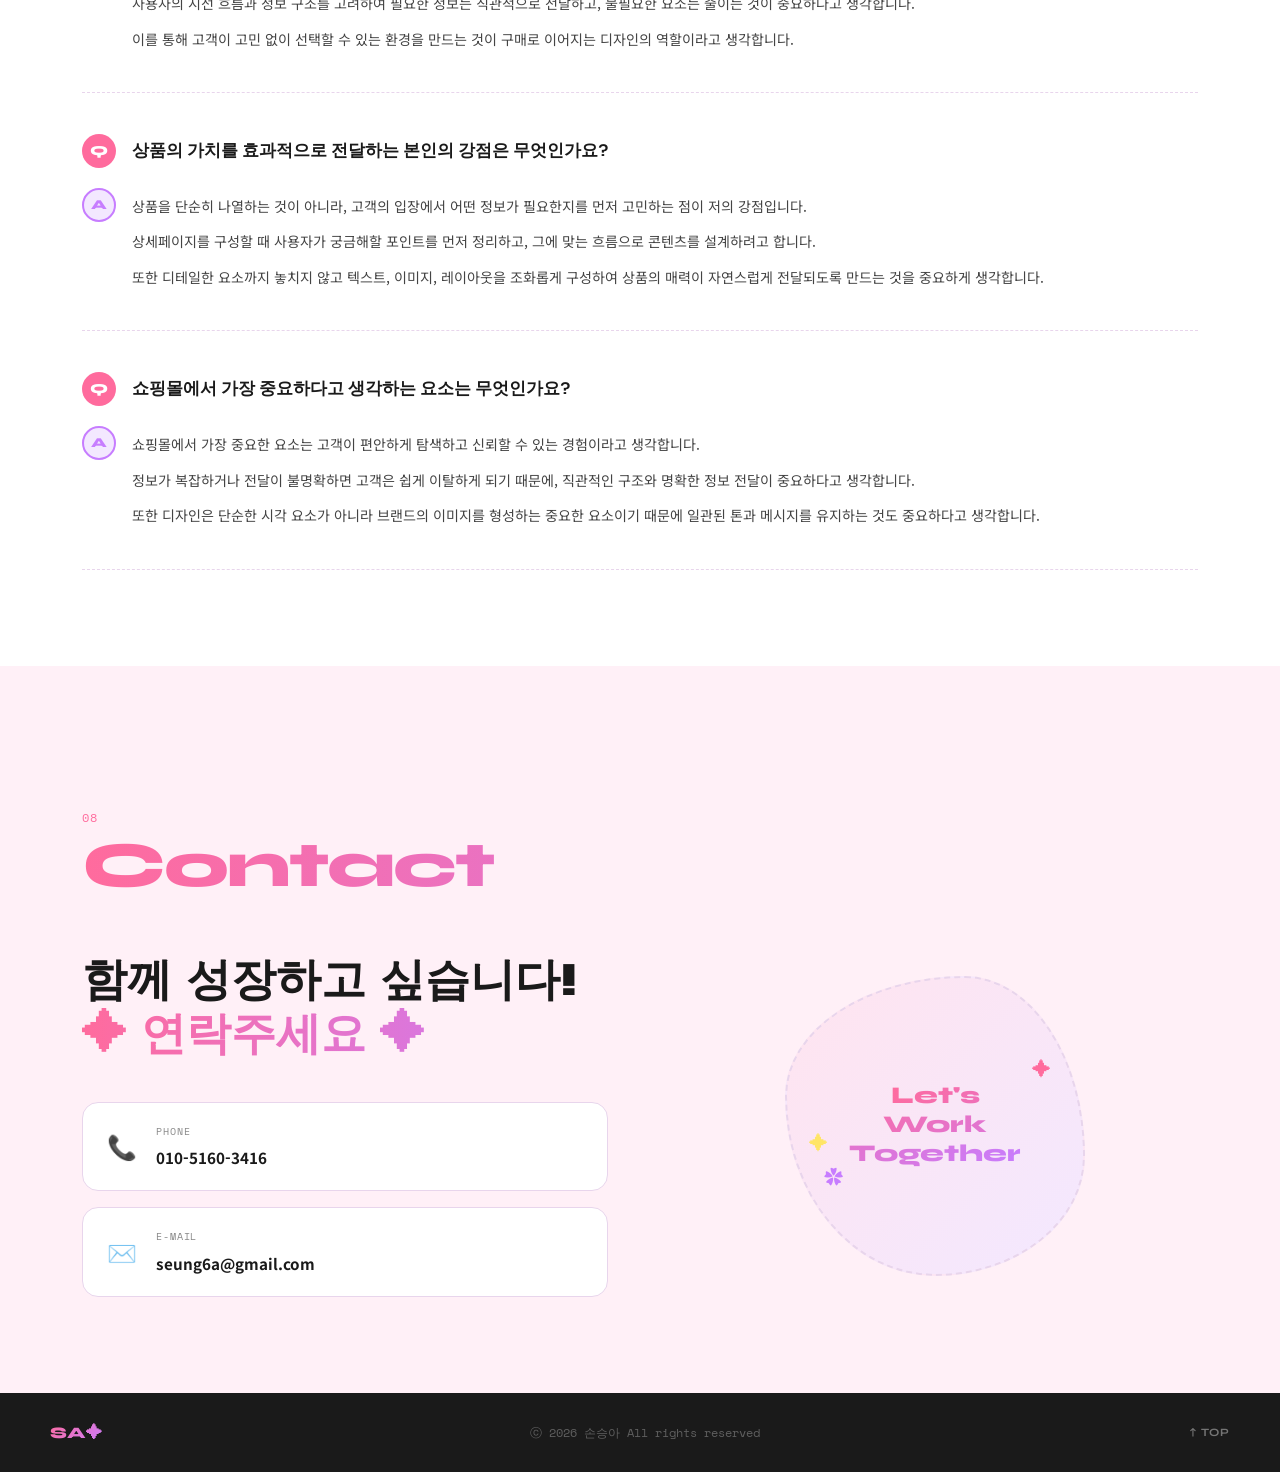
==== commit abf35e74: "Add files via upload" ====
--- a/index.html
+++ b/index.html
@@ -20,8 +20,9 @@
 <body>
 
   <!-- 커스텀 커서 -->
-  <div class="cursor" id="cursor"></div>
-  <div class="cursor-follower" id="cursorFollower"></div>
+  <!-- <div class="cursor" id="cursor"></div>
+  <div class="cursor-follower" id="cursorFollower"></div> -->
+  <img class="cursor-img" id="cursor" src="./assets/images/corsor.png" alt="">
 
   <!-- ── NAVBAR ── -->
   <nav id="navbar">
--- a/style.css
+++ b/style.css
@@ -58,34 +58,19 @@
 }
 
 /* ── CUSTOM CURSOR ── */
-.cursor {
-  width: 10px;
-  height: 10px;
-  background: var(--pink);
-  border-radius: 50%;
+/* 기존 .cursor 대신 */
+* { cursor: none !important; } /* 기본 커서 완전히 숨기기 */
+
+.cursor-img {
+  width: 60px;
+  height: 60px;
   position: fixed;
-  top: 0;
-  left: 0;
   pointer-events: none;
   z-index: 9999;
-  transform: translate(-50%, -50%);
-  transition: transform 0.1s, background 0.2s;
-  mix-blend-mode: multiply;
-}
-
-.cursor-follower {
-  width: 36px;
-  height: 36px;
-  border: 2px solid var(--pink);
-  border-radius: 50%;
-  position: fixed;
-  top: 0;
-  left: 0;
-  pointer-events: none;
-  z-index: 9998;
-  transform: translate(-50%, -50%);
-  transition: transform 0.15s var(--ease), opacity 0.3s;
-  opacity: 0.5;
+  left: -100px; /* 처음엔 화면 밖에 숨겨둠 */
+  top: -100px;
+  transform: translate(-20%, -10%);
+  transition: width 0.1s, height 0.1s;
 }
 
 /* ── NAVBAR ── */
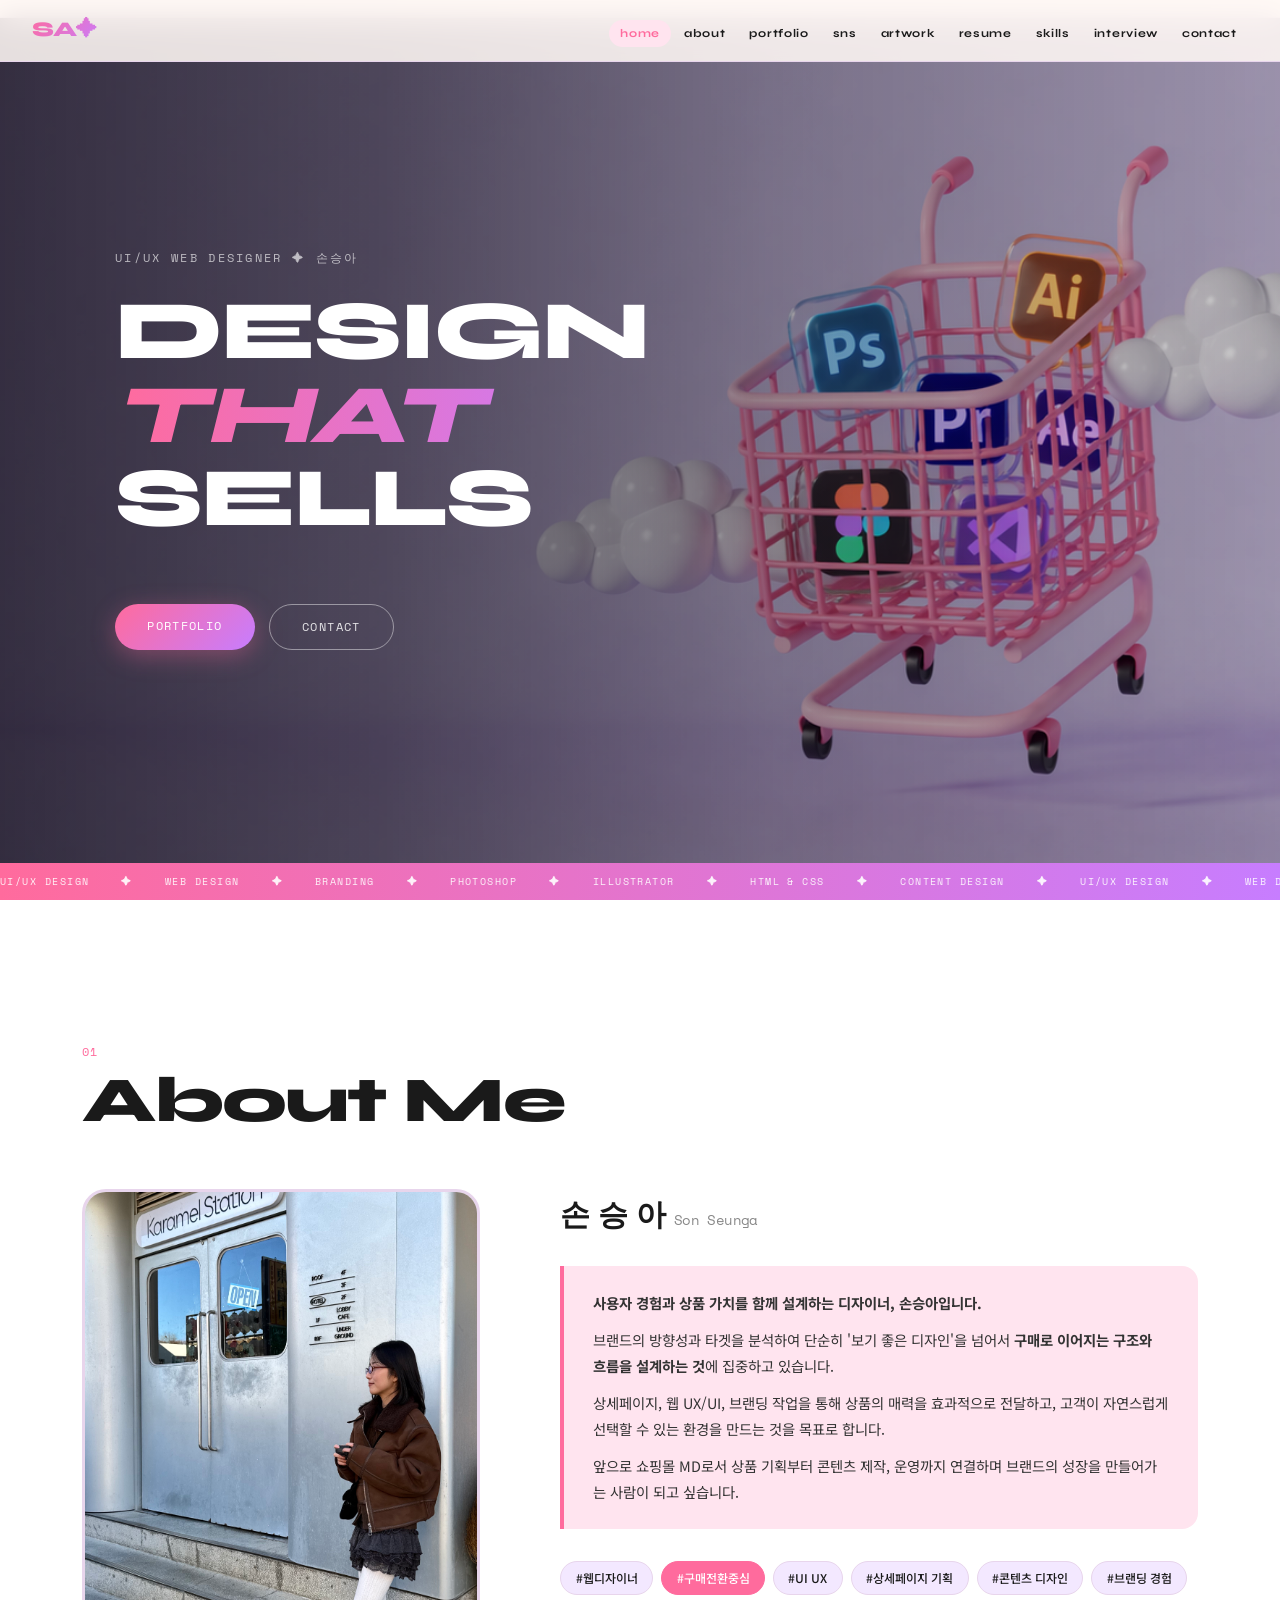
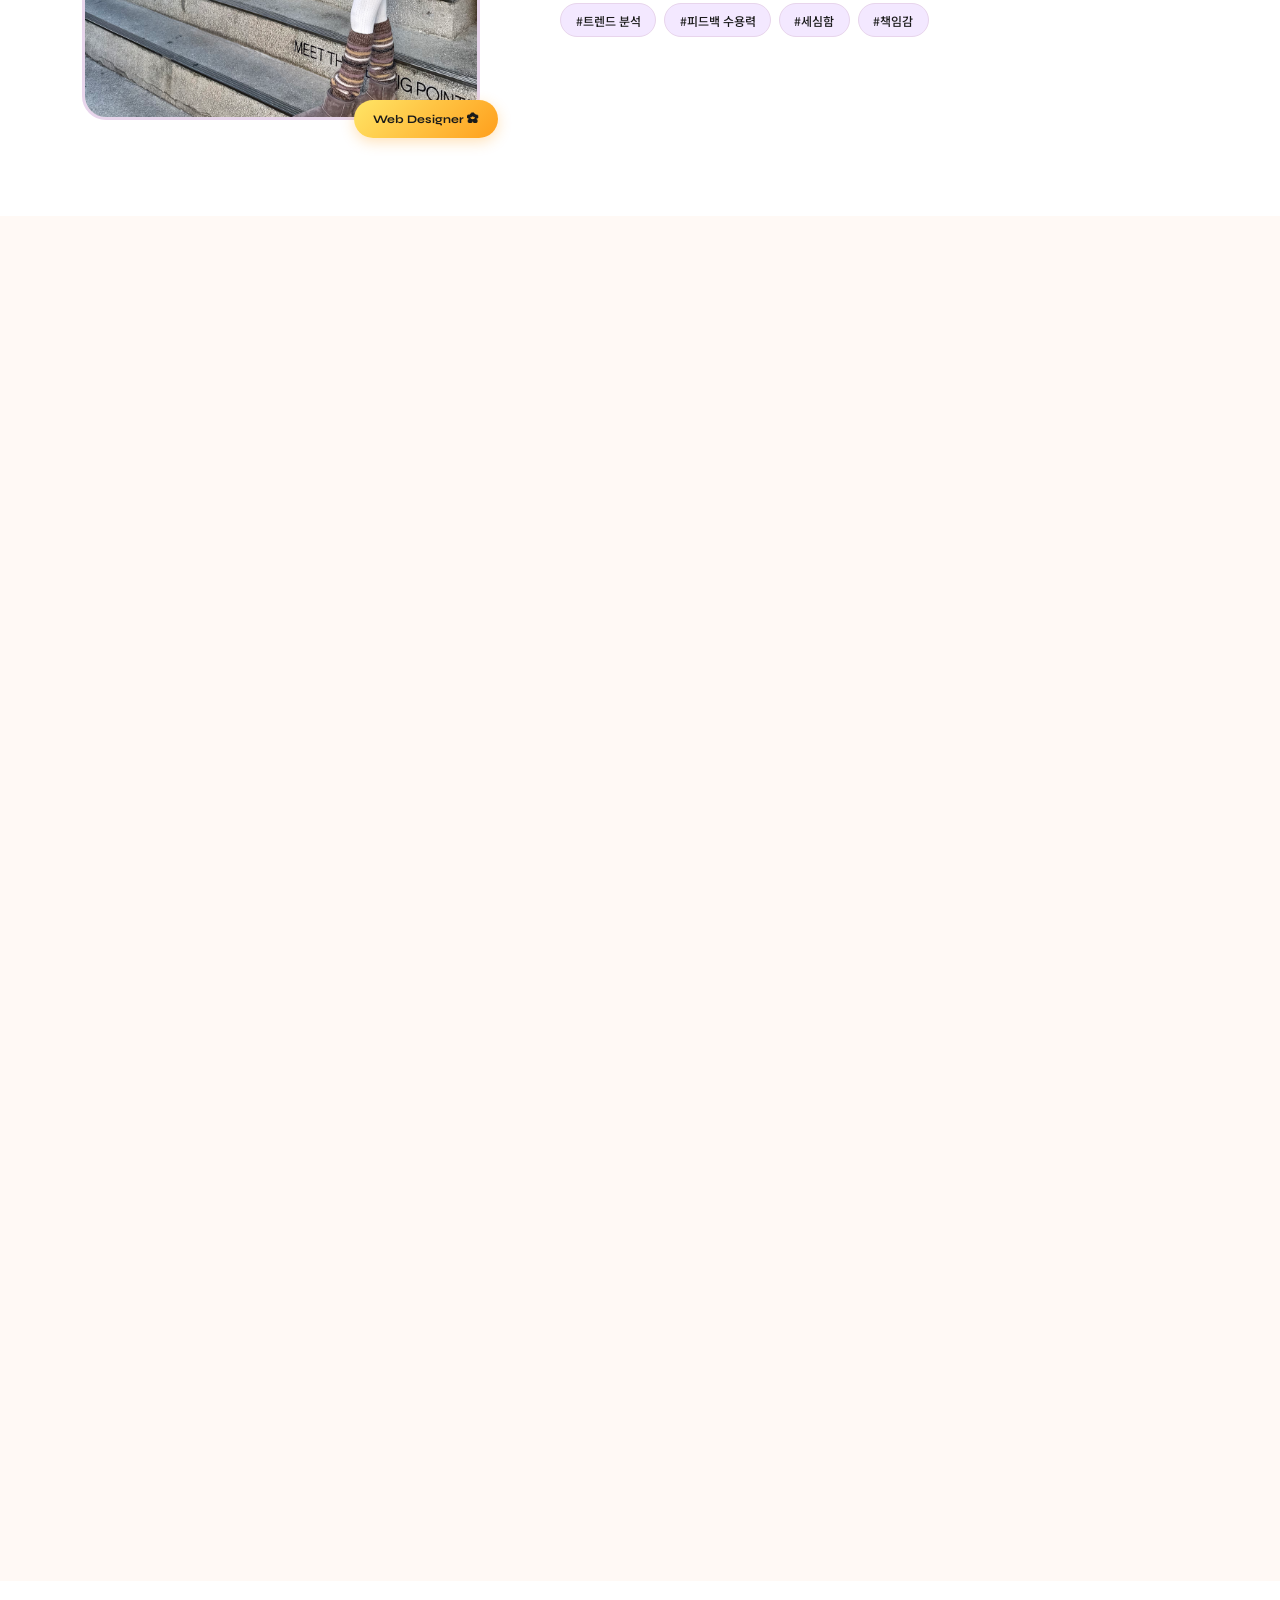
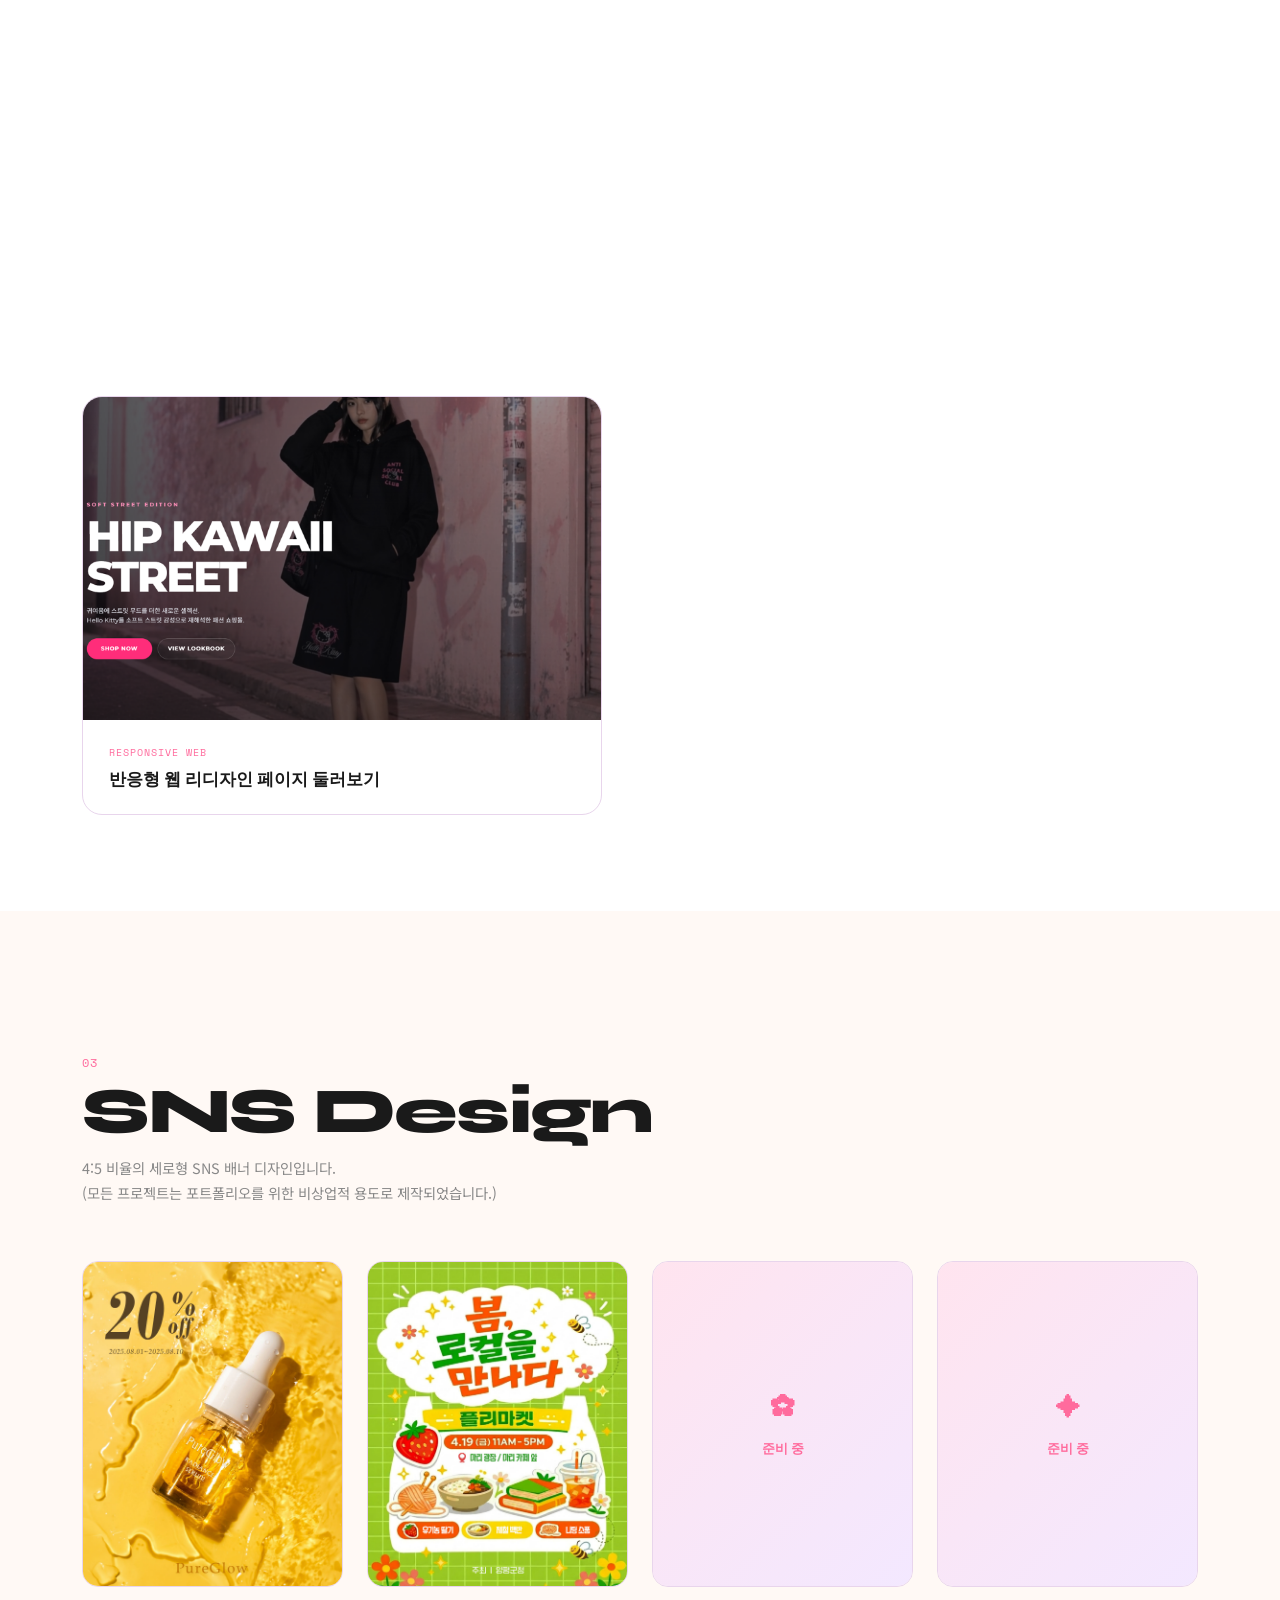
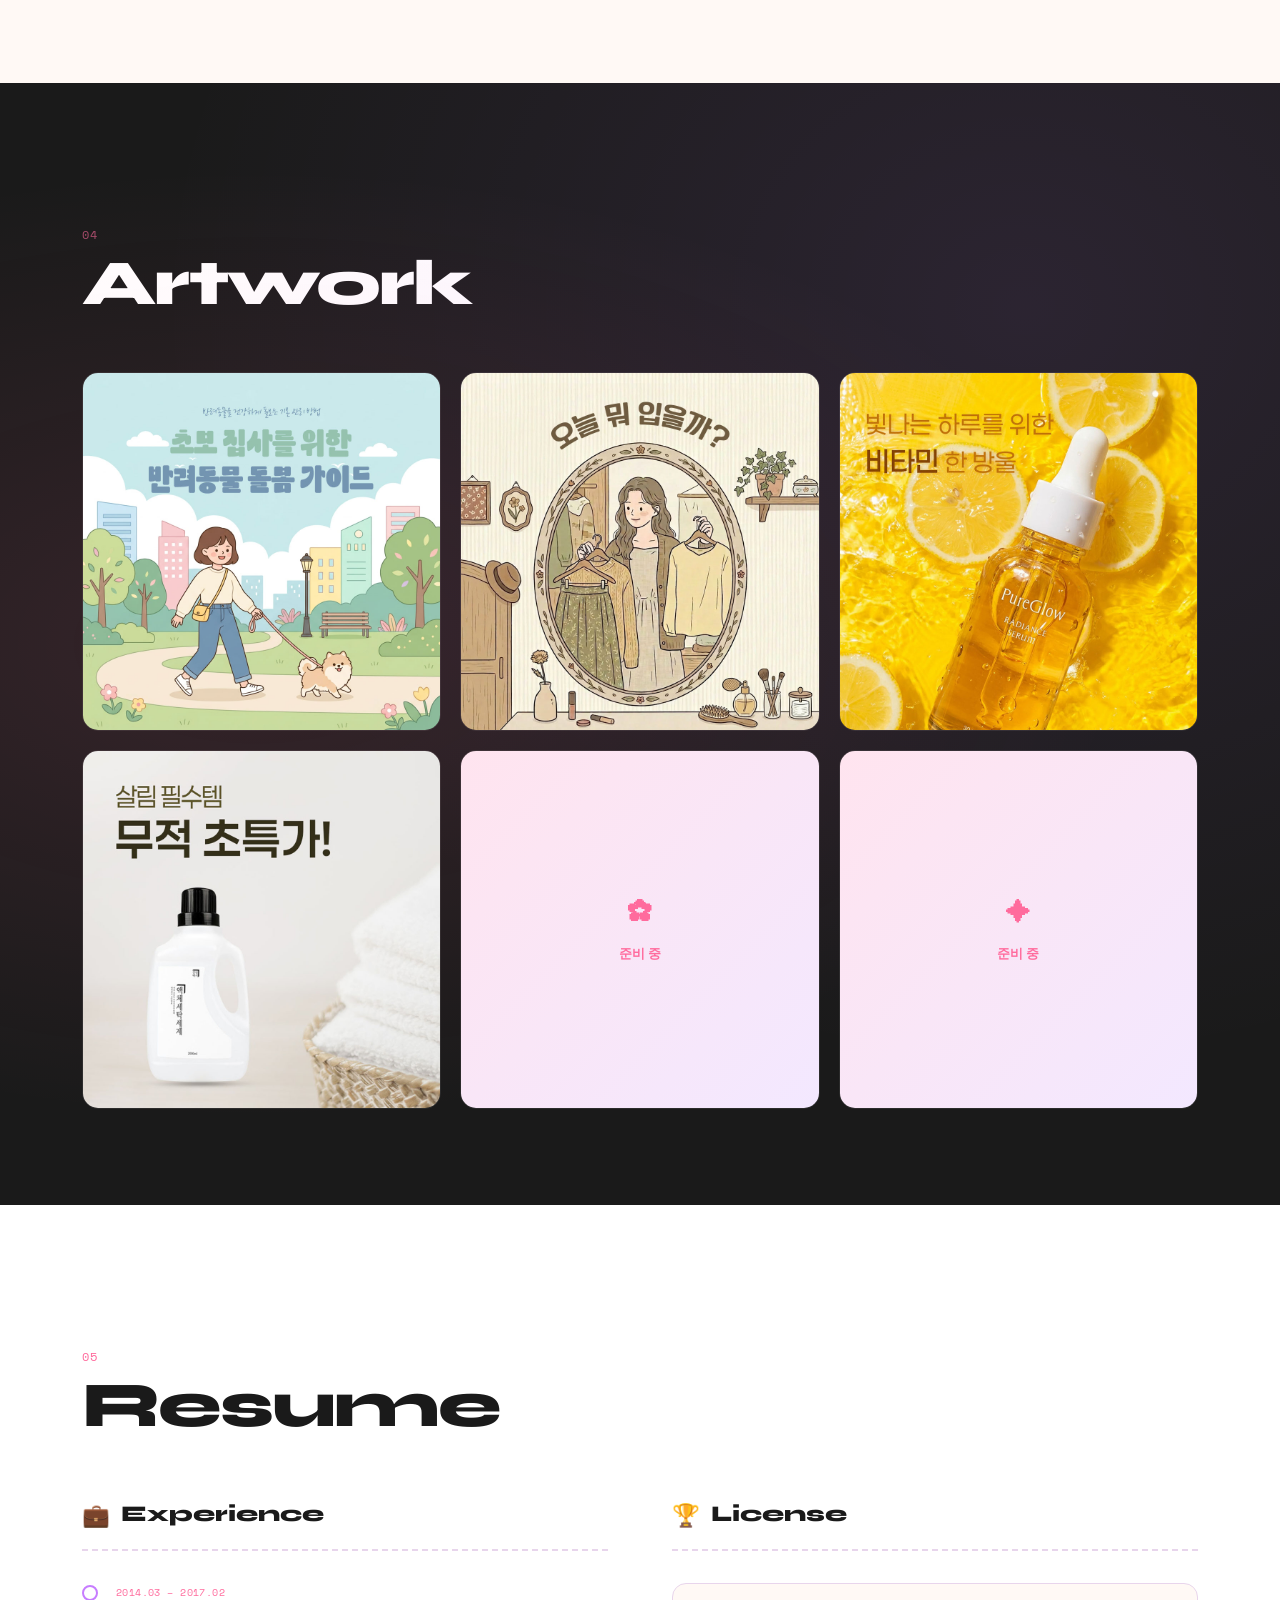
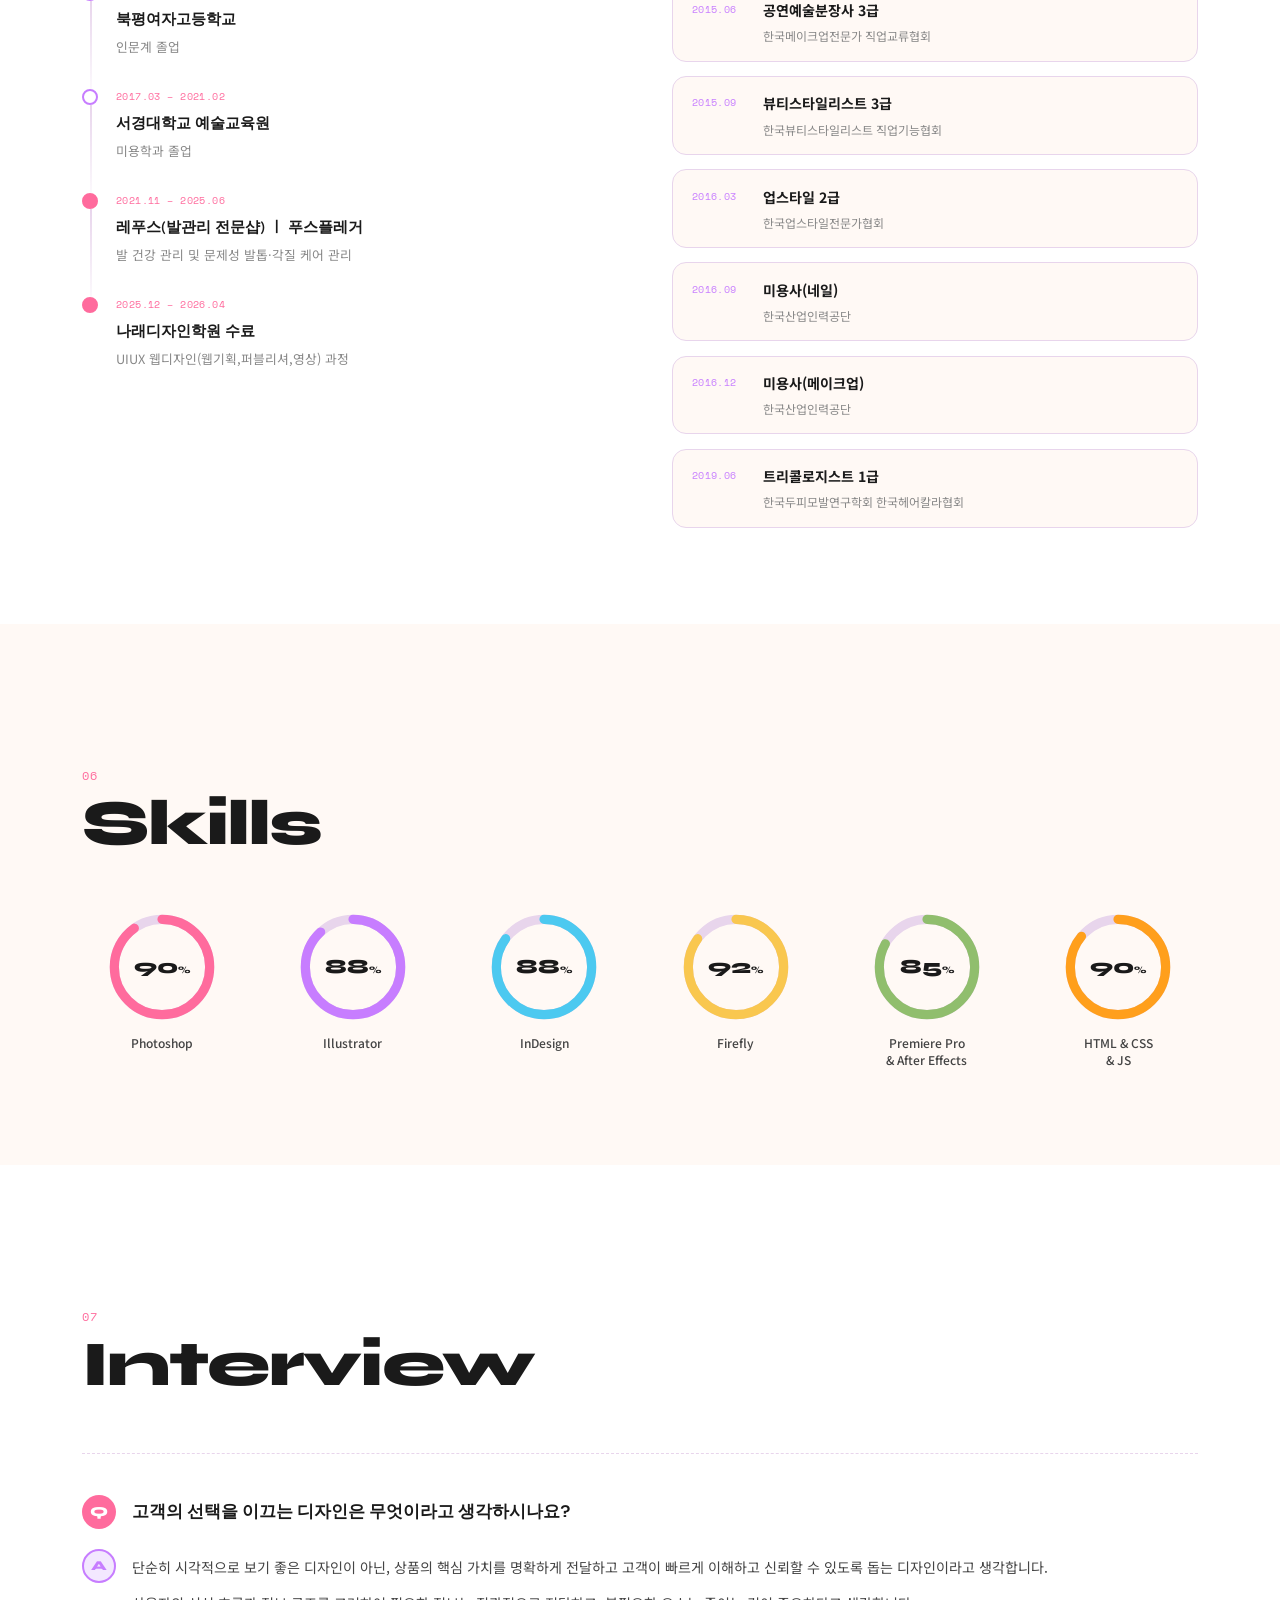
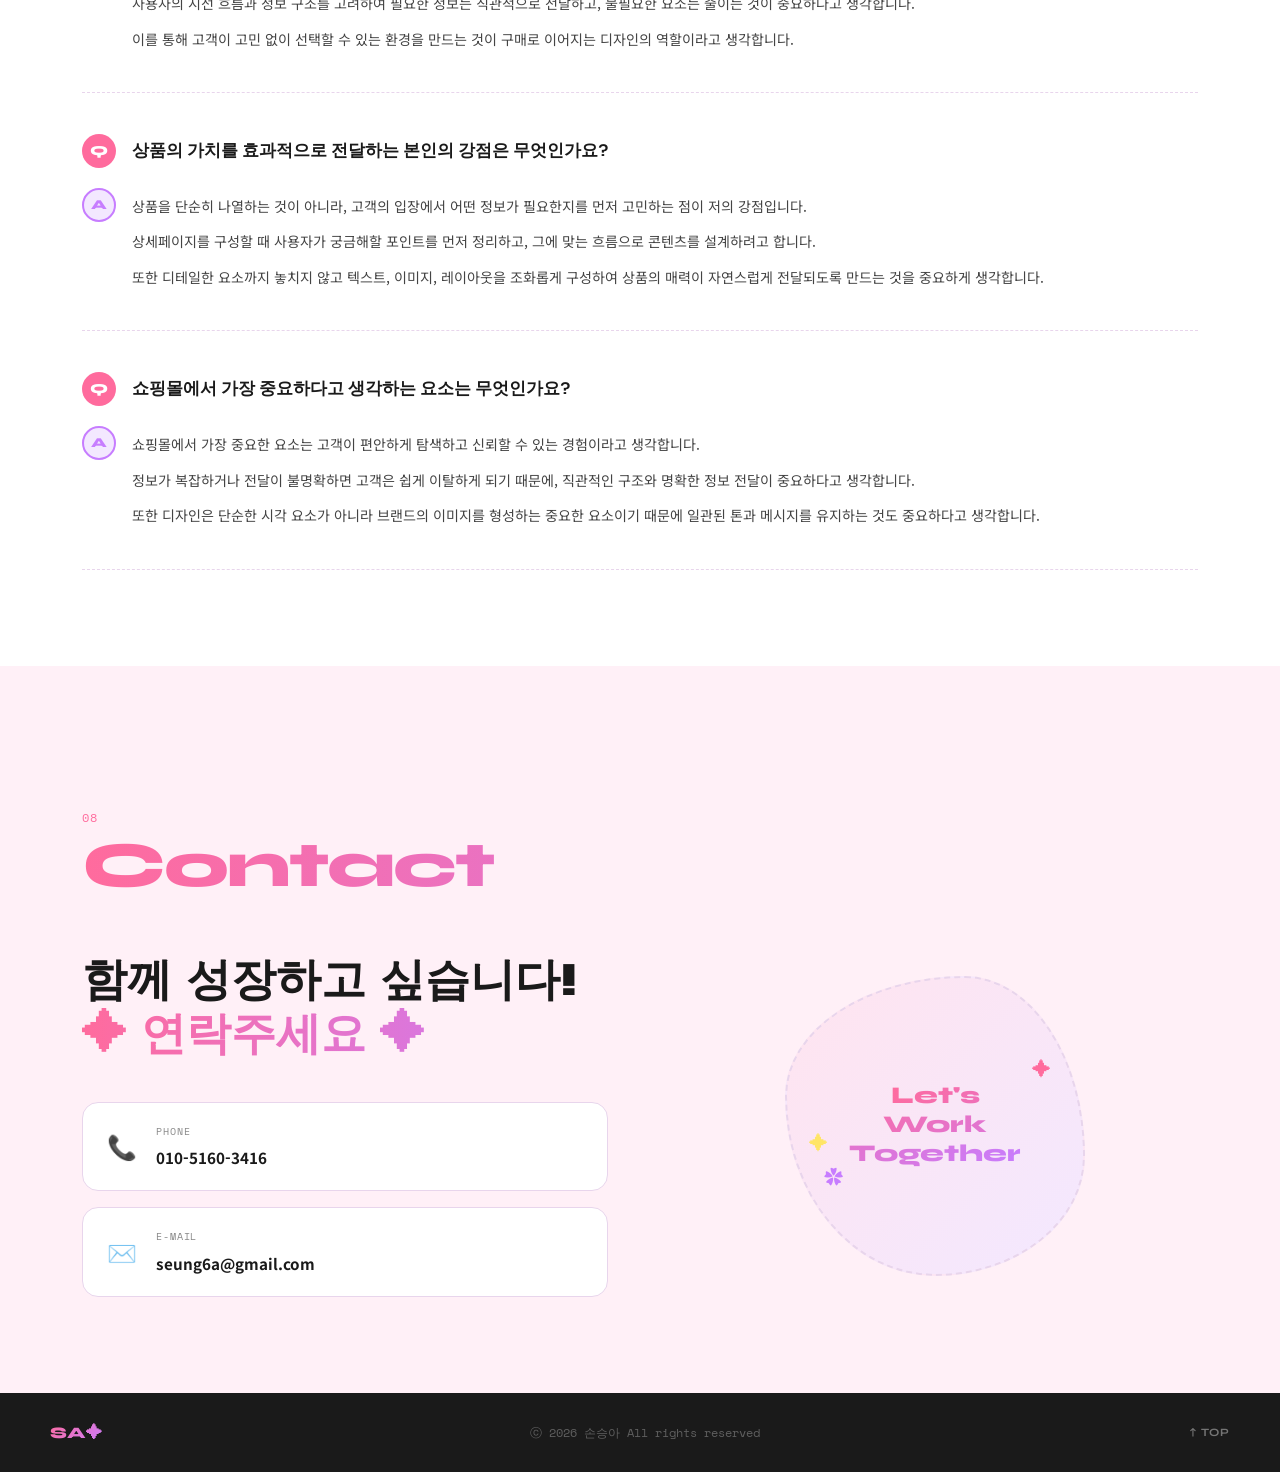
==== commit a49a81bf: "Update index.html" ====
--- a/index.html
+++ b/index.html
@@ -544,7 +544,7 @@
               <circle class="donut-fill" cx="60" cy="60" r="52" data-pct="85" data-color="#4CC9F0" />
             </svg>
             <div class="donut-label">
-              <span class="donut-num">85<small>%</small></span>
+              <span class="donut-num">88<small>%</small></span>
             </div>
           </div>
           <p>InDesign</p>
@@ -557,7 +557,7 @@
               <circle class="donut-fill" cx="60" cy="60" r="52" data-pct="85" data-color="#F9C74F" />
             </svg>
             <div class="donut-label">
-              <span class="donut-num">85<small>%</small></span>
+              <span class="donut-num">92<small>%</small></span>
             </div>
           </div>
           <p>Firefly</p>
@@ -570,7 +570,7 @@
               <circle class="donut-fill" cx="60" cy="60" r="52" data-pct="83" data-color="#90BE6D" />
             </svg>
             <div class="donut-label">
-              <span class="donut-num">83<small>%</small></span>
+              <span class="donut-num">85<small>%</small></span>
             </div>
           </div>
           <p>Premiere Pro<br>&amp; After Effects</p>
@@ -583,7 +583,7 @@
               <circle class="donut-fill" cx="60" cy="60" r="52" data-pct="86" data-color="#FF9F1C" />
             </svg>
             <div class="donut-label">
-              <span class="donut-num">86<small>%</small></span>
+              <span class="donut-num">90<small>%</small></span>
             </div>
           </div>
           <p>HTML &amp; CSS<br>&amp; JS</p>
@@ -704,4 +704,4 @@
   <script src="./script.js"></script>
 </body>
 
-</html>+</html>
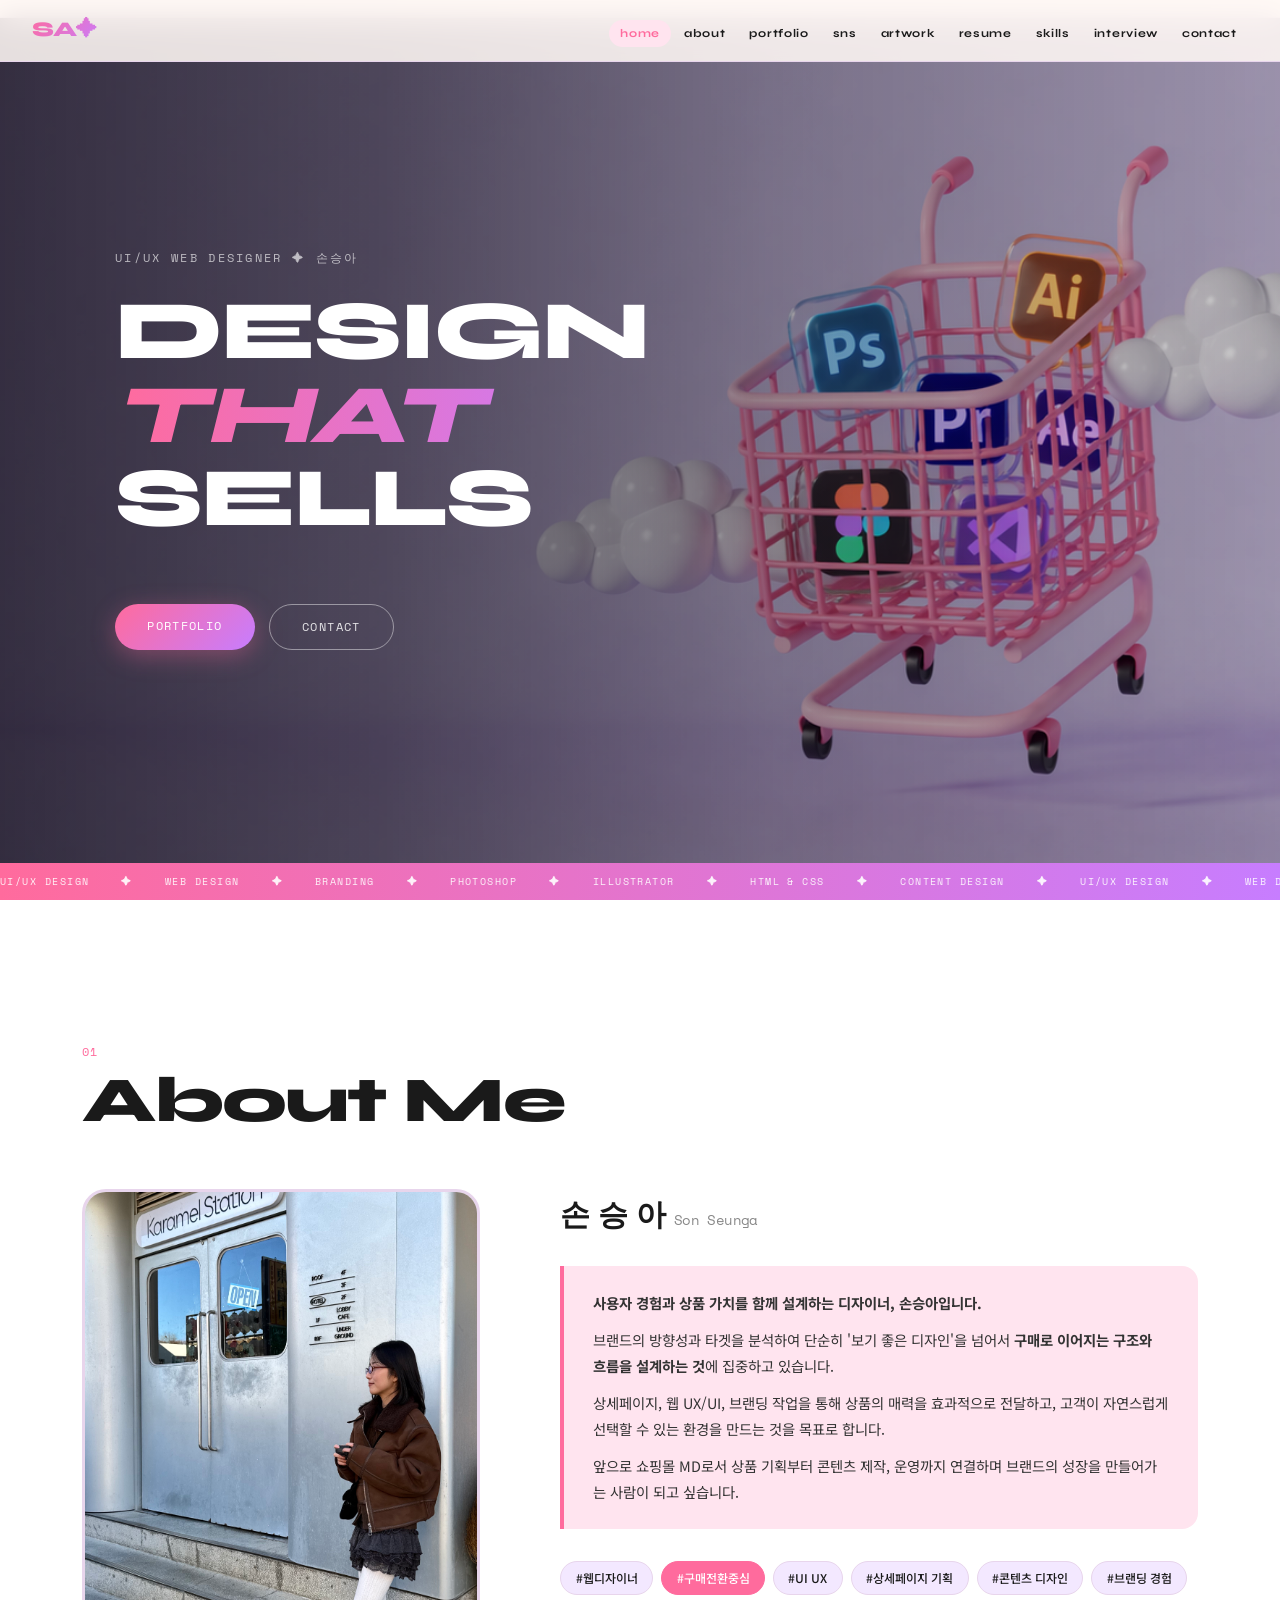
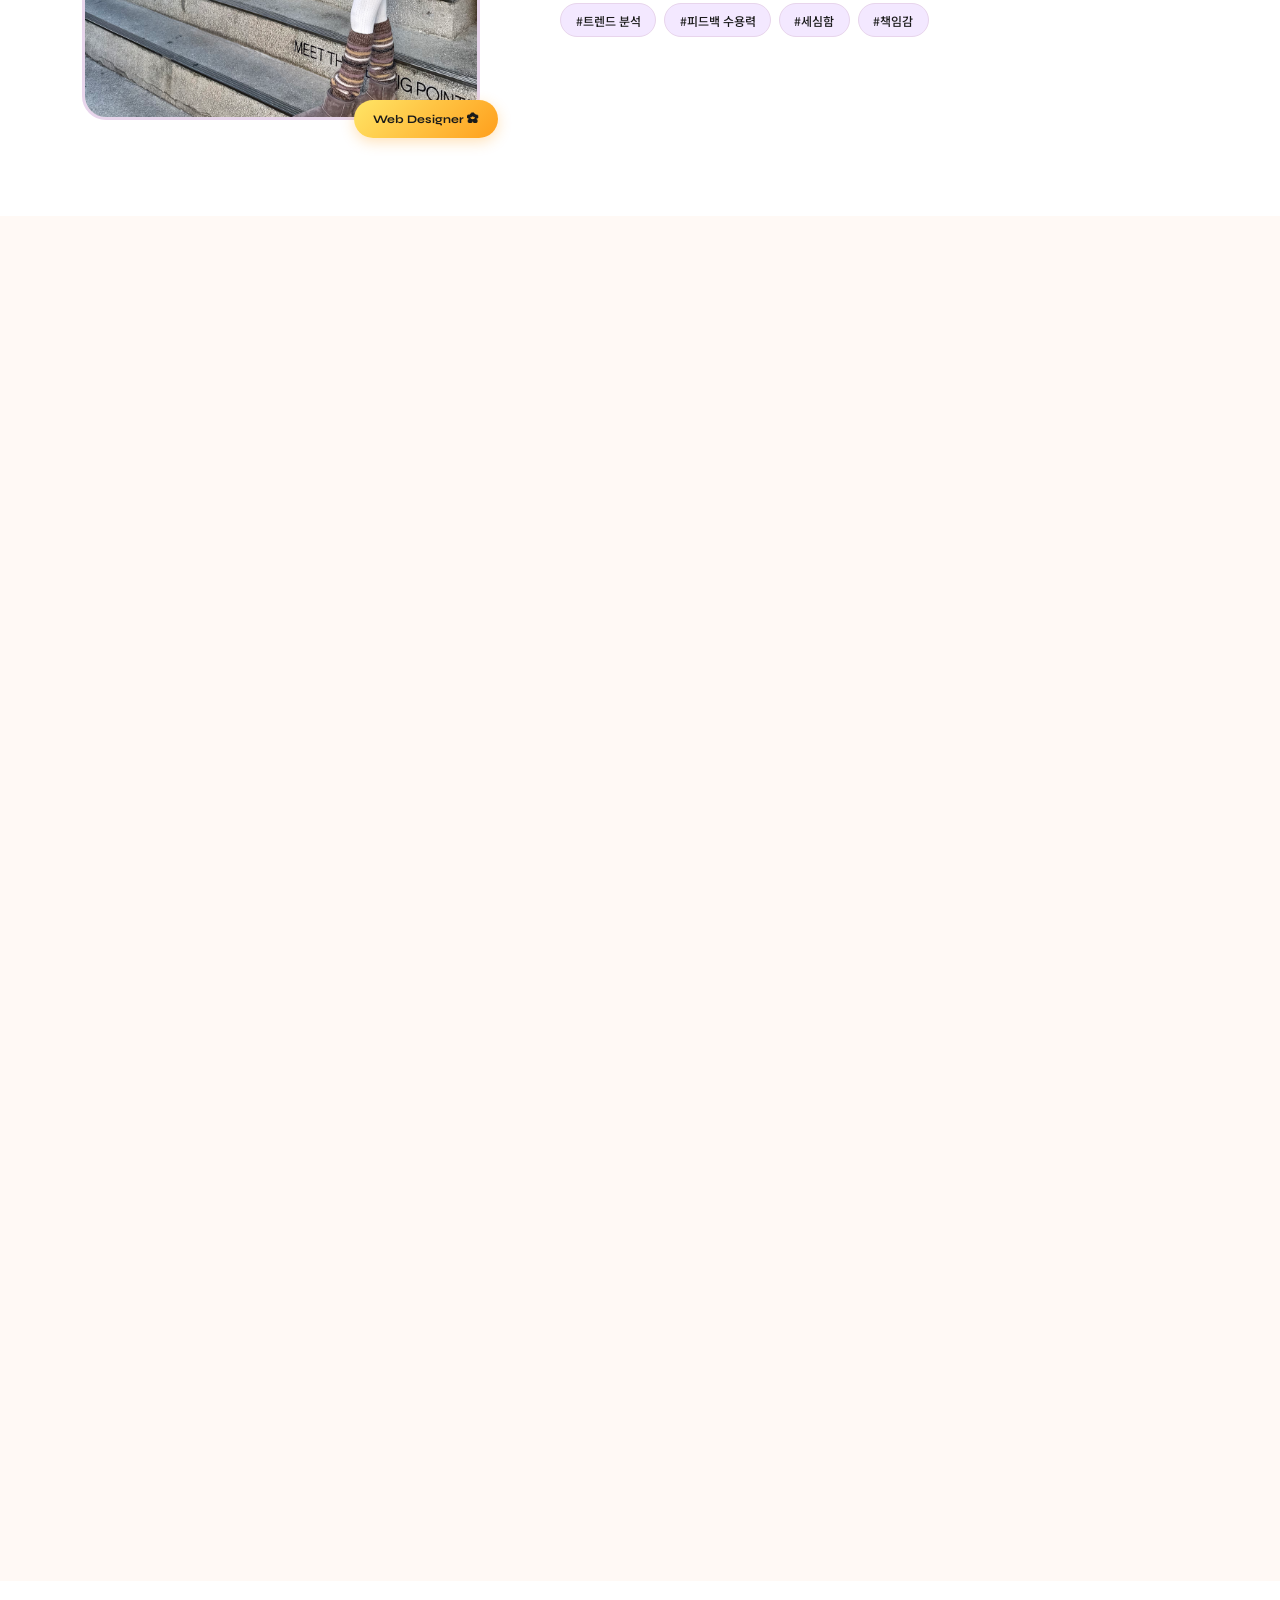
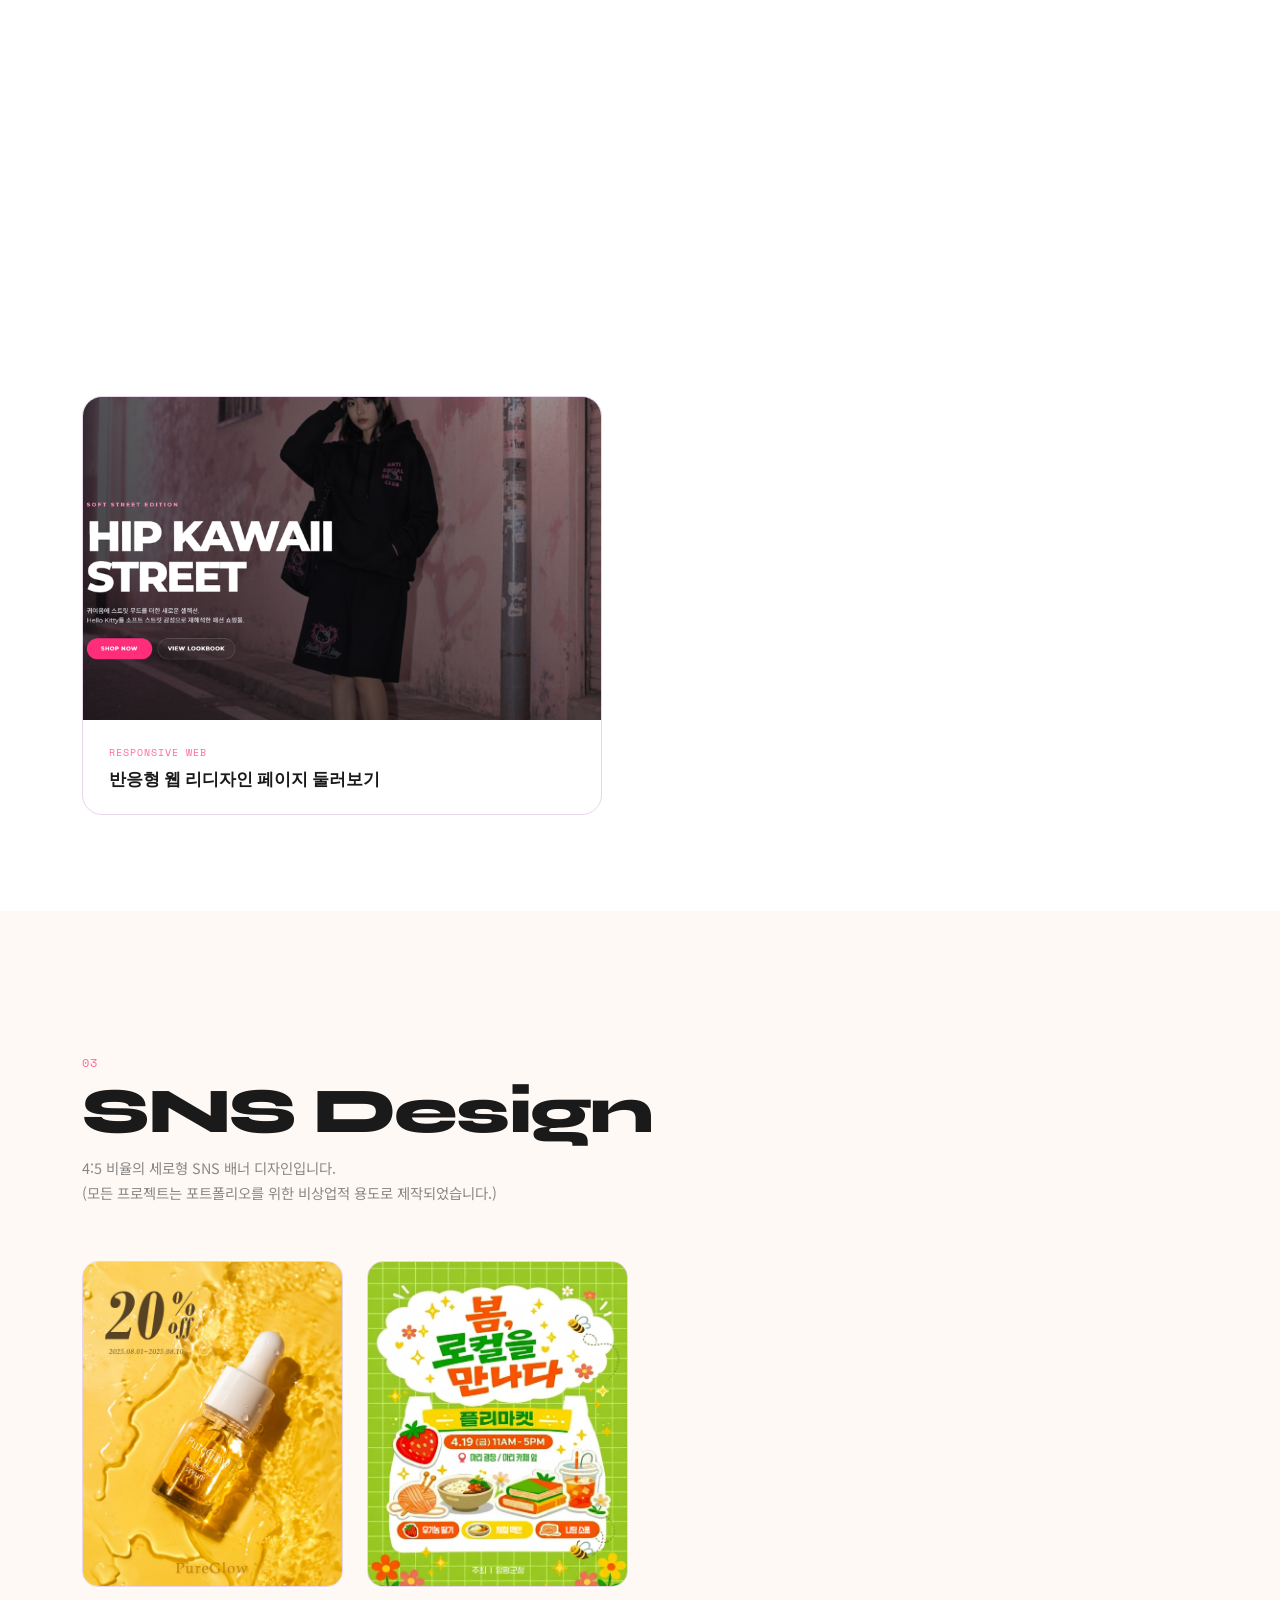
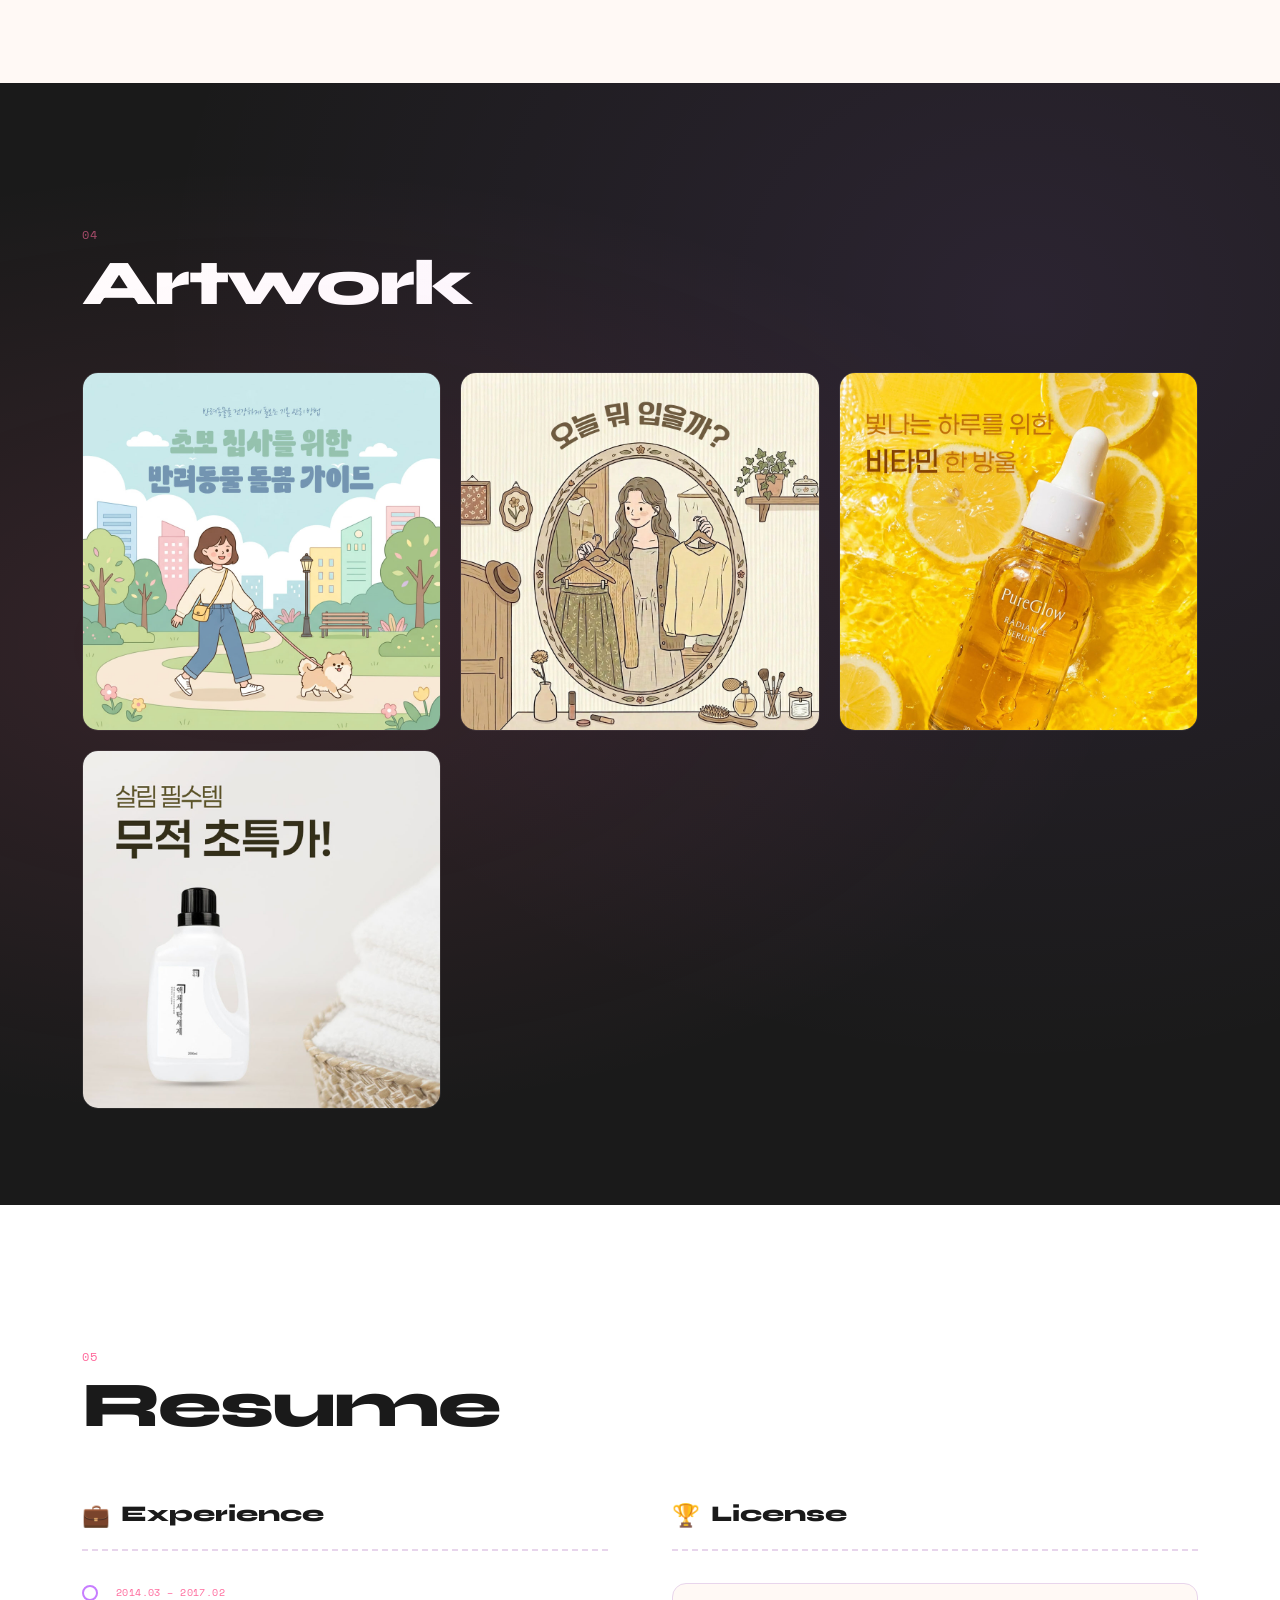
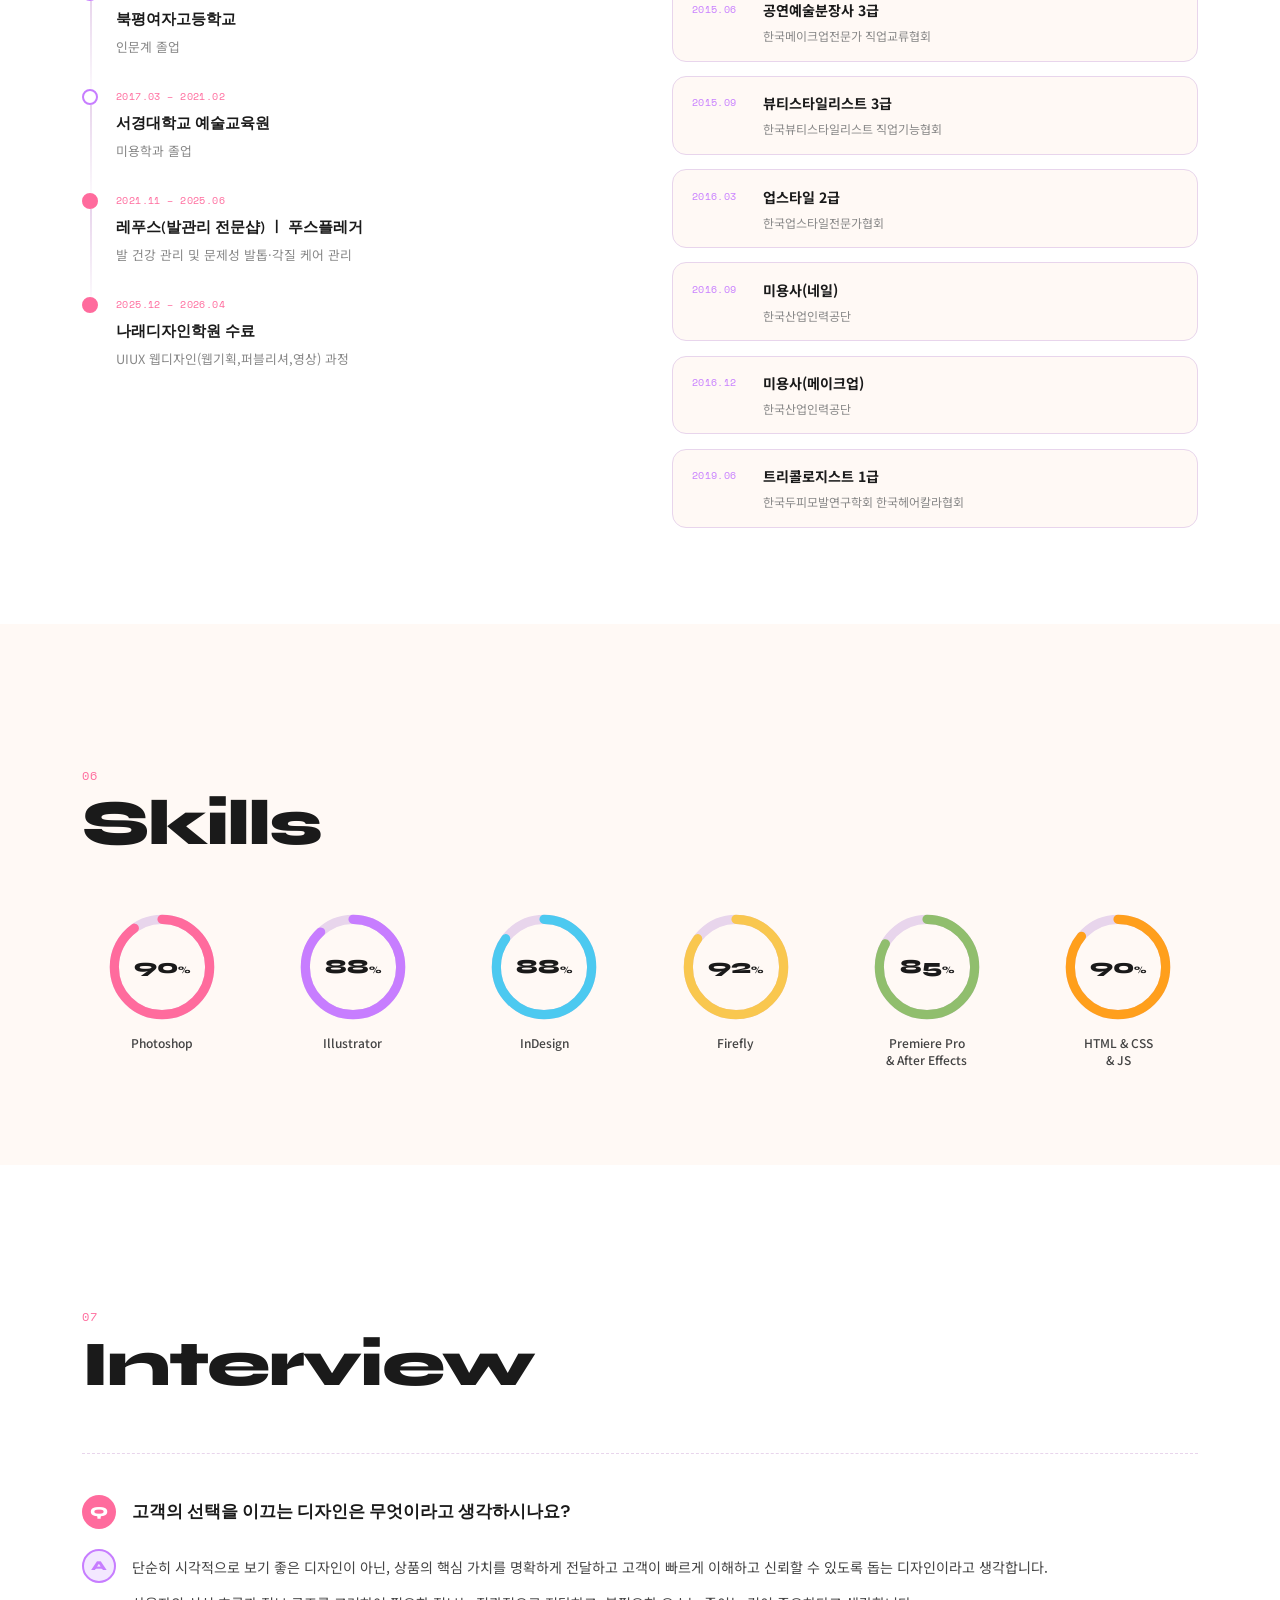
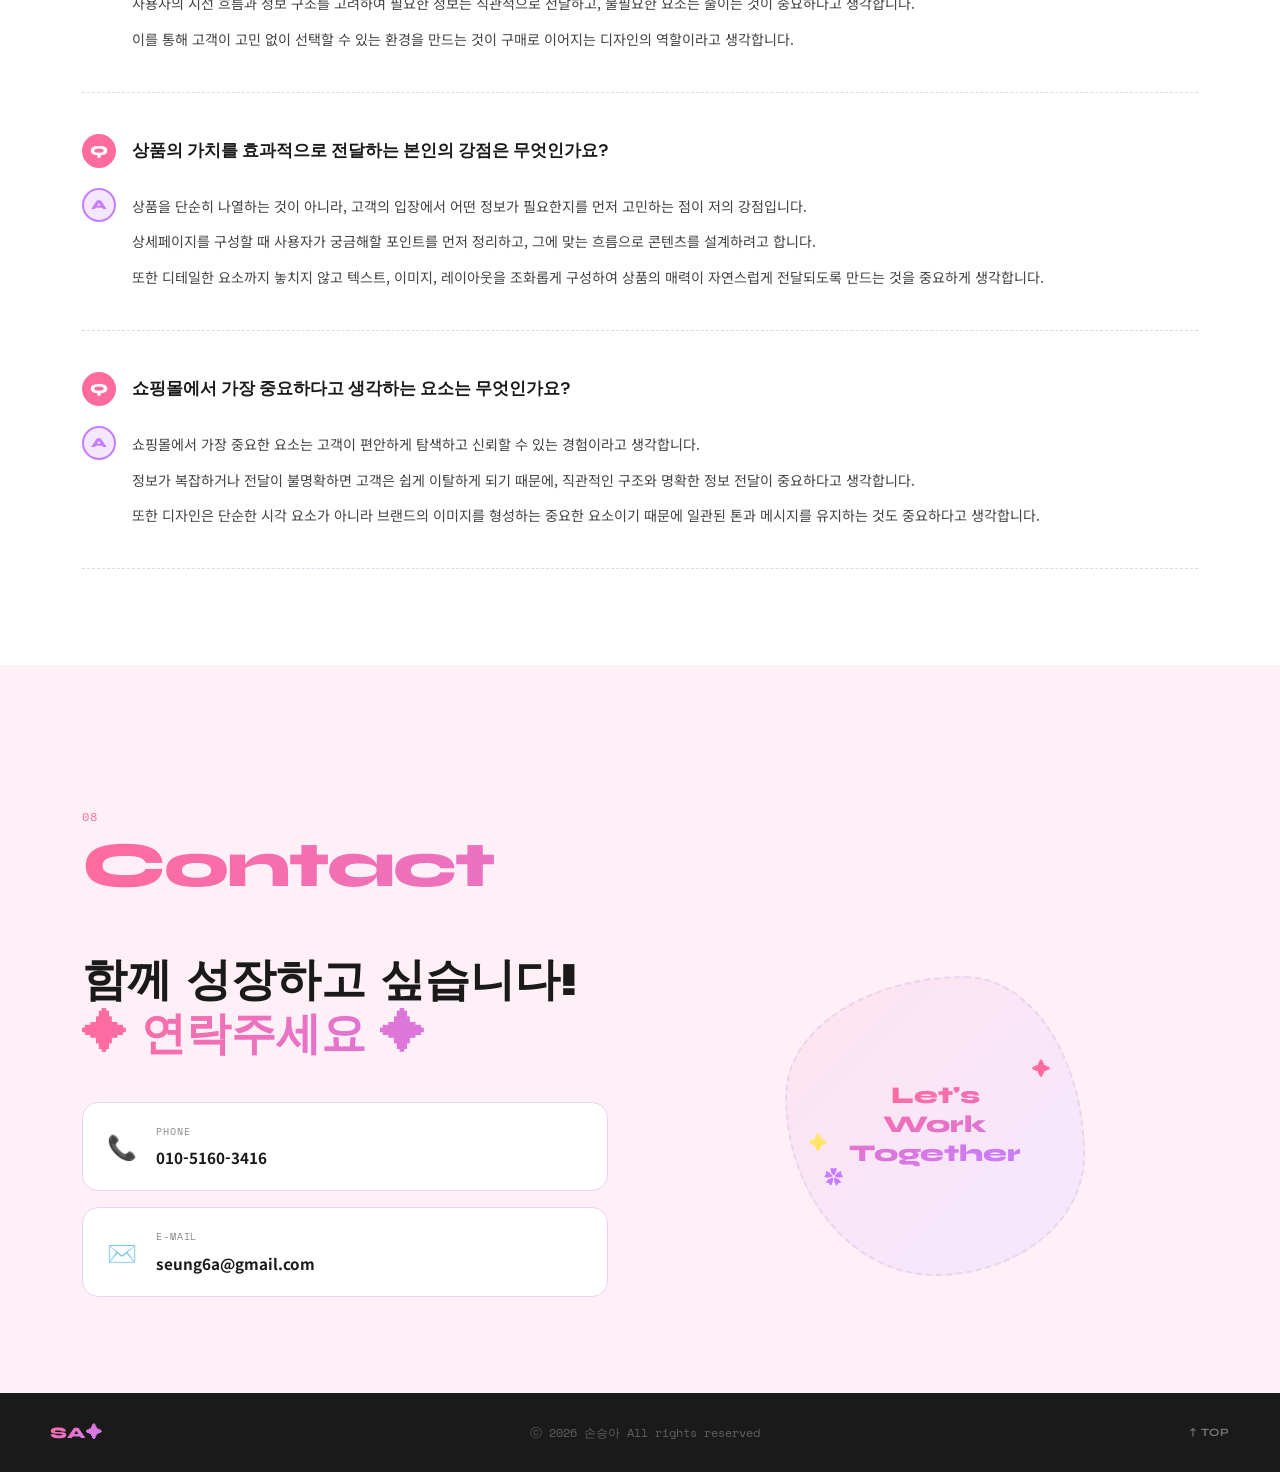
==== commit 76f05d65: "Update index.html" ====
--- a/index.html
+++ b/index.html
@@ -296,7 +296,7 @@
           </div>
         </div>
 
-        <div class="sns-card reveal d2 coming-soon">
+        <!-- <div class="sns-card reveal d2 coming-soon">
           <div class="sns-thumb">
             <div class="sns-coming">
               <span class="cs-icon">✿</span>
@@ -312,7 +312,7 @@
               <span>준비 중</span>
             </div>
           </div>
-        </div>
+        </div> -->
       </div>
     </div>
   </section>
@@ -375,7 +375,7 @@
           </a>
         </div>
 
-        <div class="art-card reveal d4 coming-soon">
+        <!-- <div class="art-card reveal d4 coming-soon">
           <div class="art-thumb">
             <div class="art-coming">
               <span class="cs-icon">✿</span>
@@ -391,7 +391,7 @@
               <span>준비 중</span>
             </div>
           </div>
-        </div>
+        </div> -->
       </div>
     </div>
   </section>
